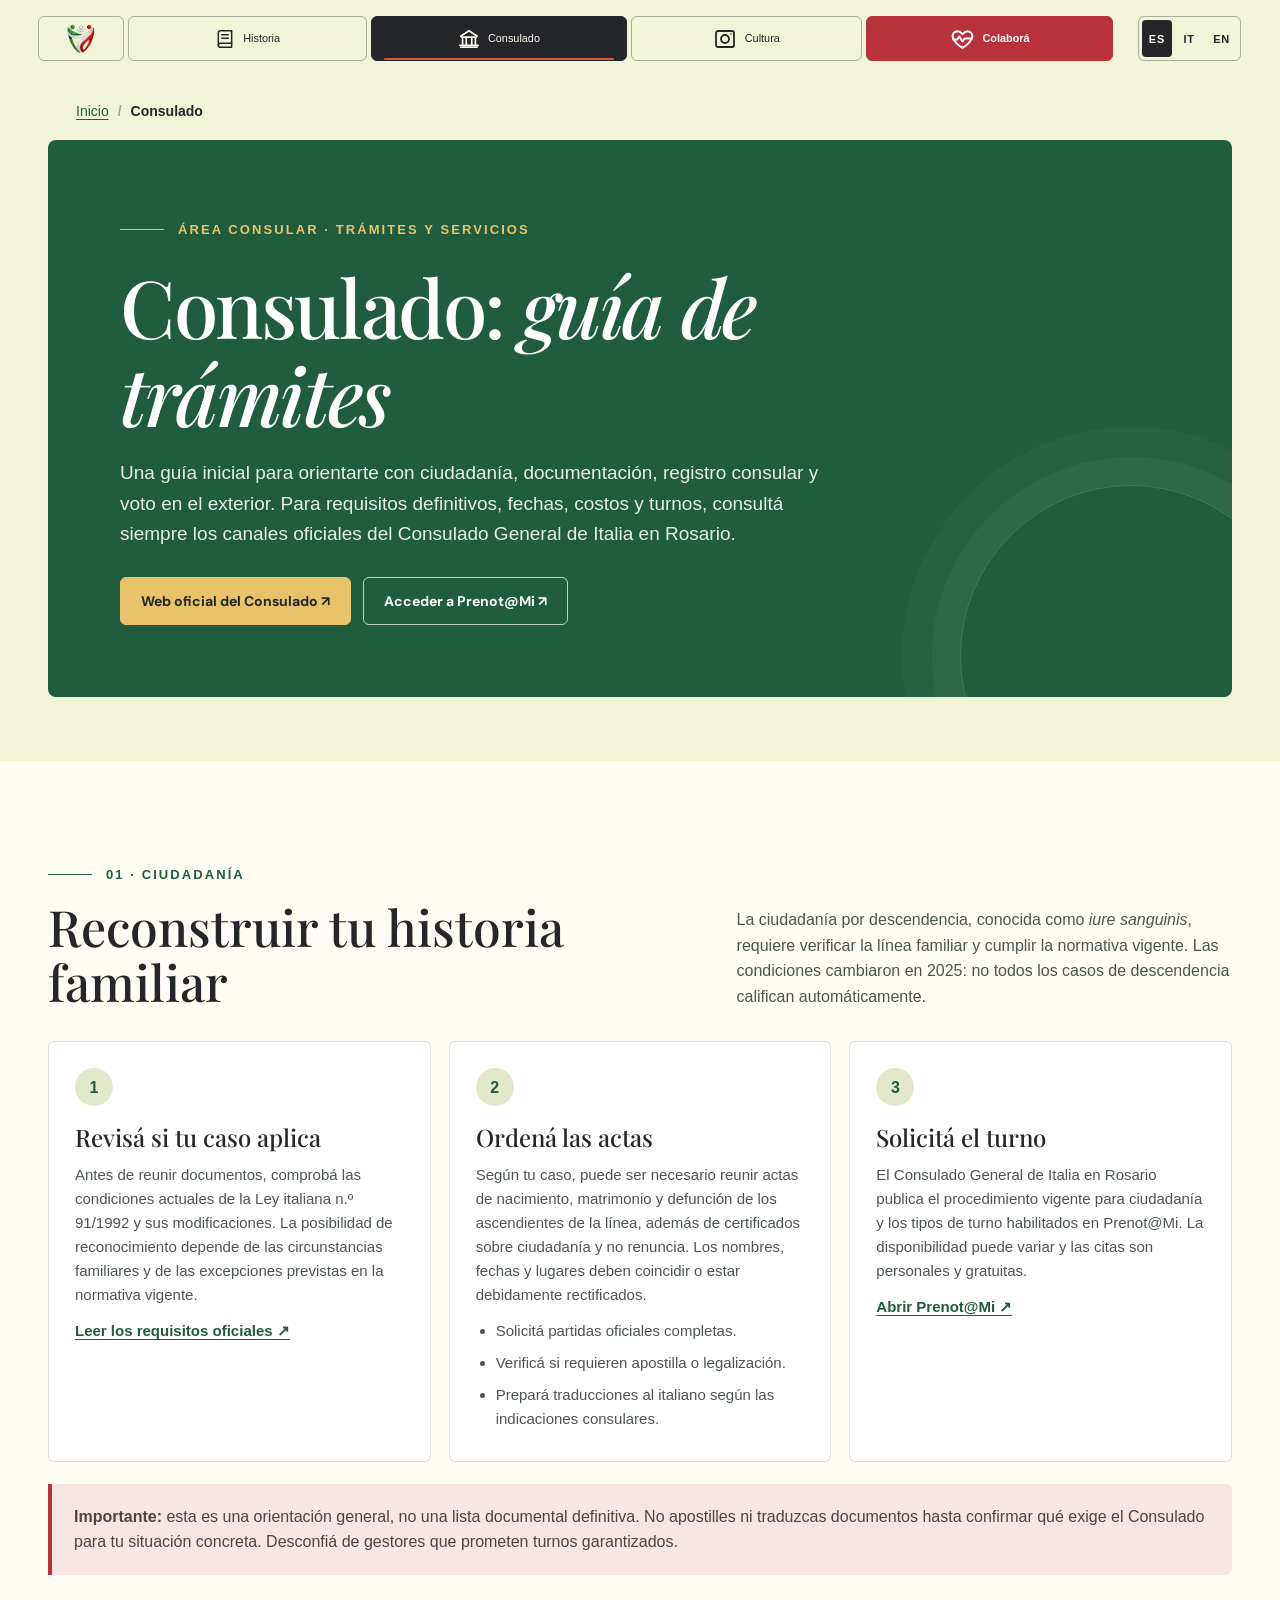
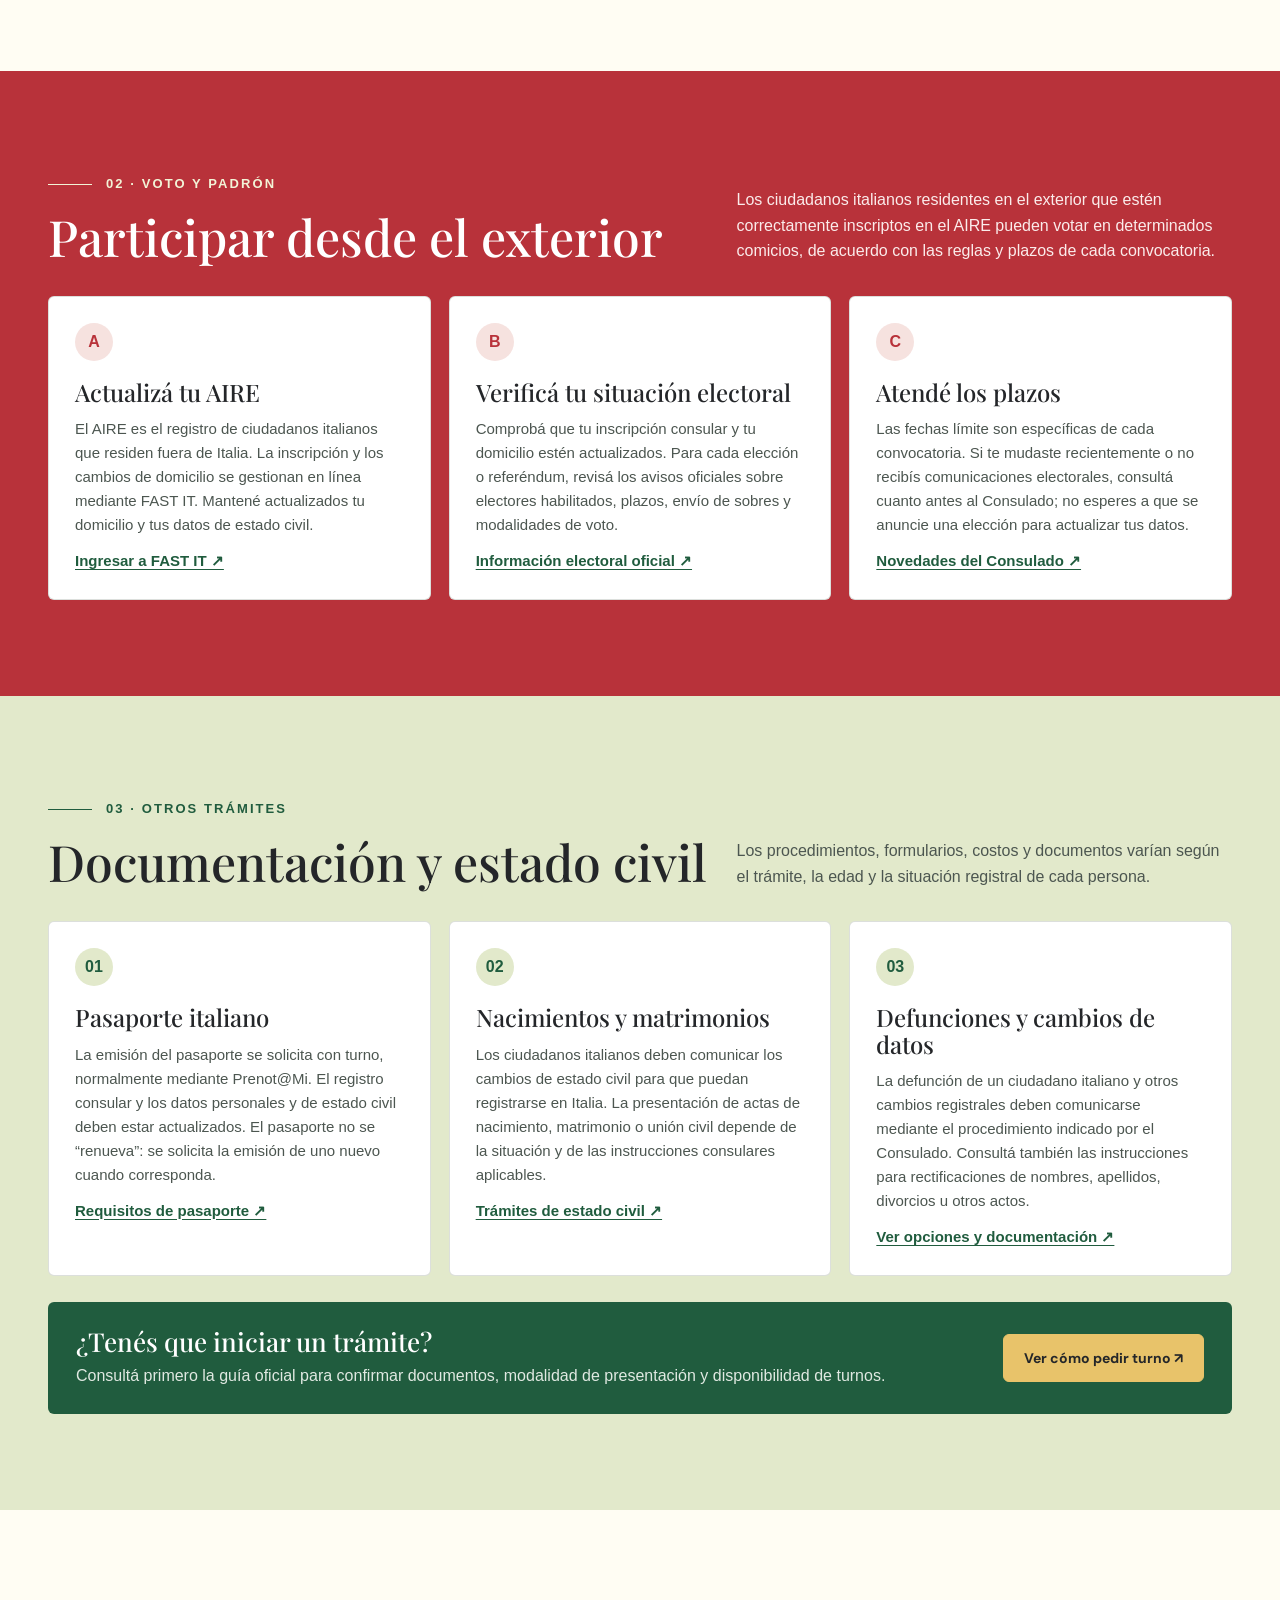
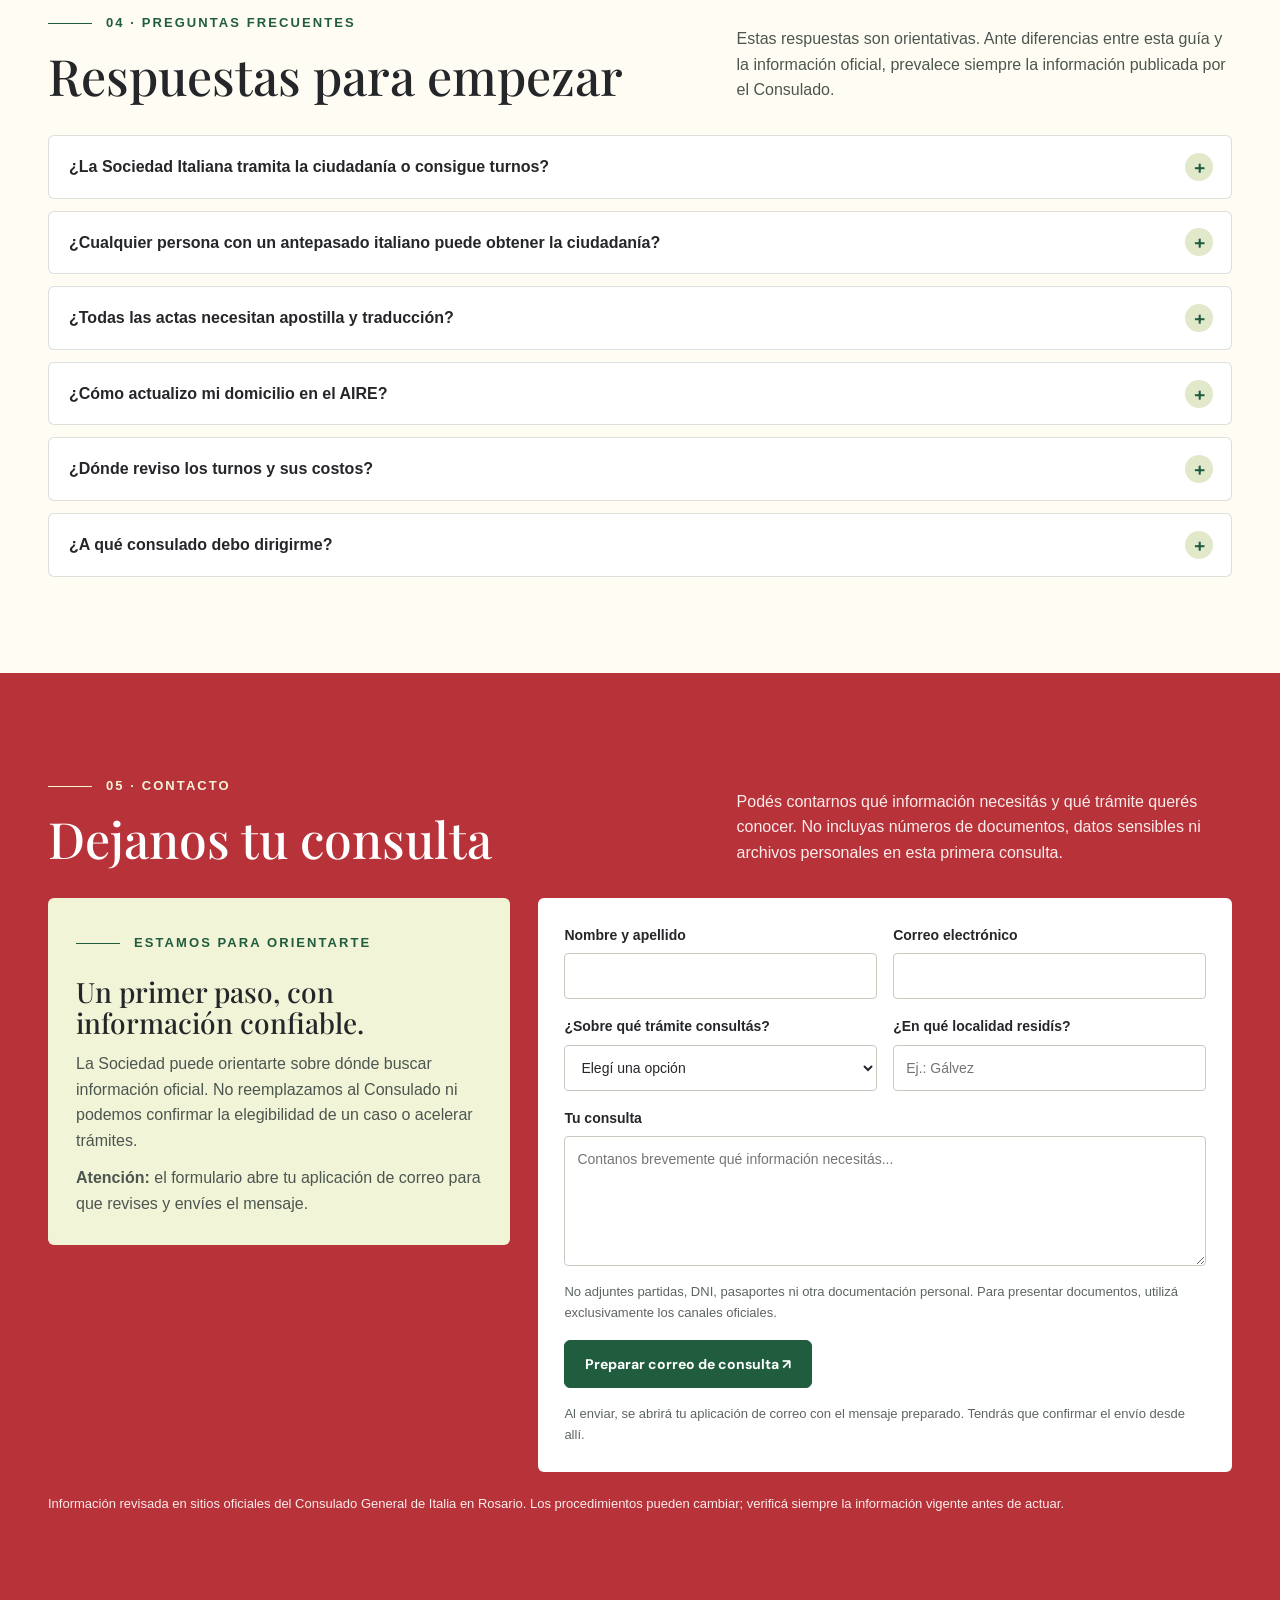
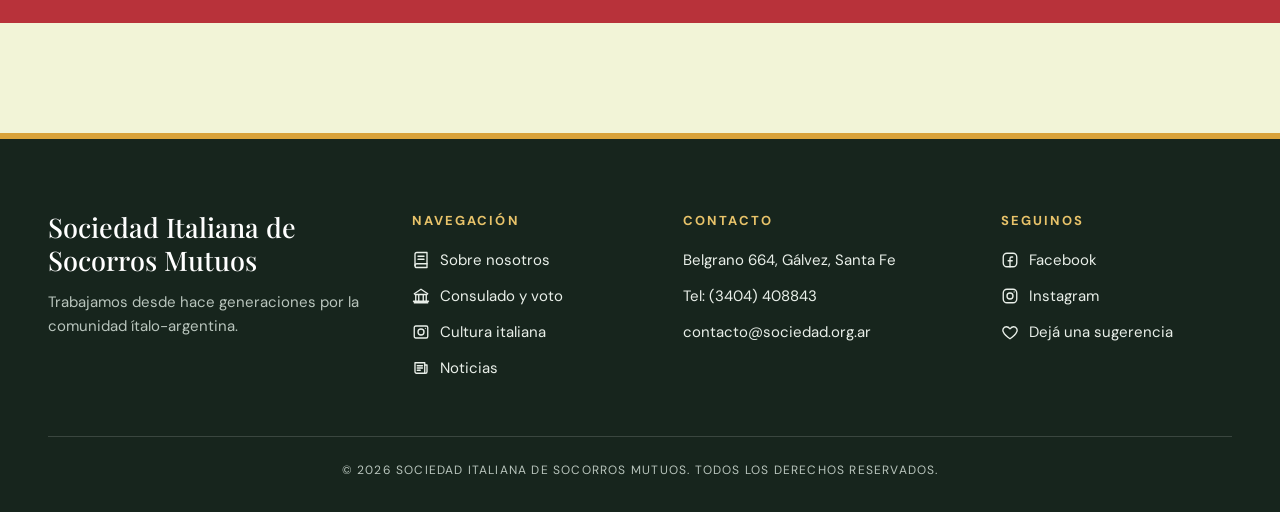
==== consulado.html @ 4ea14dbc "v2.0" ====
<!DOCTYPE html>
<html lang="es">
<head>
<meta charset="UTF-8">
<meta name="viewport" content="width=device-width, initial-scale=1, viewport-fit=cover">
<meta name="description" content="Guía informativa de servicios consulares italianos: ciudadanía, AIRE, voto, pasaportes y estado civil para la comunidad de Gálvez y su región.">
<title>Servicios consulares | Sociedad Italiana de Socorros Mutuos</title>
<link rel="shortcut icon" href="img/logo.png" type="image/png">
<link rel="preconnect" href="https://fonts.googleapis.com">
<link rel="preconnect" href="https://fonts.gstatic.com" crossorigin>
<link href="https://fonts.googleapis.com/css2?family=Archivo+Black&family=DM+Sans:wght@400;500;600;700&family=Playfair+Display:ital,wght@0,500;0,600;1,500&display=swap" rel="stylesheet">
<link rel="stylesheet" href="css/base.css">
<link rel="stylesheet" href="styles.css">
<script src="script.js?v=2" defer></script>
<style>
/* ───────────────────────────────────────────────────────────
   Consulado · guía de trámites. Paleta, esquinas y franja del menú vienen
   de css/base.css; títulos y volantas, de styles.css. Las secciones alternan
   los colores de la bandera en los tonos de la paleta.
   ─────────────────────────────────────────────────────────── */
.consulate-page{--blanco:#fffdf3; --borde:rgba(39,55,39,.16); --texto-suave:#4c5650}
.consulate-breadcrumb{max-width:1184px; margin:18px auto 0; padding:0 28px; color:#58645b; font-size:14px}
.consulate-breadcrumb ol{display:flex; flex-wrap:wrap; align-items:center; gap:9px; margin:0; padding:0; list-style:none}
.consulate-breadcrumb li+li::before{content:"/"; margin-right:9px; color:#9aa296}
.consulate-breadcrumb a{color:var(--s-verde-oscuro); text-underline-offset:3px}
.consulate-breadcrumb [aria-current="page"]{color:var(--s-tinta); font-weight:700}

/* Portada de la página */
.consulate-hero{
  position:relative; overflow:hidden; max-width:1184px; margin:18px auto clamp(40px,6vw,64px); padding:clamp(30px,6vw,72px);
  border-radius:var(--s-radio-grande); background:var(--s-verde-oscuro); color:#fff;
}
.consulate-hero::after{
  content:""; position:absolute; right:-70px; bottom:-130px; width:340px; height:340px; border-radius:50%; pointer-events:none;
  border:1px solid rgba(242,244,215,.18); box-shadow:0 0 0 28px rgba(242,244,215,.04),0 0 0 58px rgba(242,244,215,.03);
}
.consulate-hero .eyebrow{color:var(--s-dorado)}
.consulate-hero h1{max-width:850px; margin:22px 0 20px; color:#fff; font-size:clamp(40px,7vw,80px); letter-spacing:-.03em}
.consulate-hero > p:not(.eyebrow){max-width:720px; margin:0; color:#e6eee7; font-size:clamp(16px,2vw,19px); line-height:1.6}
.consulate-actions{position:relative; z-index:1; display:flex; flex-wrap:wrap; gap:12px; margin-top:28px}

/* Botones */
.consulate-button{
  display:inline-flex; align-items:center; justify-content:center; gap:10px; min-height:48px; padding:12px 20px;
  border:1px solid var(--s-verde-oscuro); border-radius:var(--s-radio); background:var(--s-verde-oscuro); color:#fff;
  font:700 14px/1.2 var(--s-fuente-texto); text-decoration:none; cursor:pointer;
  transition:background-color .2s ease, color .2s ease, border-color .2s ease;
}
.consulate-button:hover{background:var(--s-verde); border-color:var(--s-verde)}
.consulate-hero .consulate-button, .consulate-band .consulate-button{background:var(--s-dorado); border-color:var(--s-dorado); color:var(--s-tinta)}
.consulate-hero .consulate-button:hover, .consulate-band .consulate-button:hover{background:#f1d48e; border-color:#f1d48e}
.consulate-hero .consulate-button.secondary{background:transparent; border-color:rgba(255,255,255,.7); color:#fff}
.consulate-hero .consulate-button.secondary:hover{background:rgba(255,255,255,.1)}

/* Secciones: verde (portada) · blanco · rojo · verde suave · blanco · rojo */
.consulate-section{padding:clamp(56px,8vw,96px) 28px; scroll-margin-top:16px}
.consulate-section > *{max-width:1184px; margin-left:auto; margin-right:auto}
#ciudadania, #preguntas{background:var(--blanco)}
#tramites{background:var(--s-verde-suave)}
#voto, #consulta{background:var(--s-rojo-oscuro); color:#fff}
.consulate-heading{display:grid; grid-template-columns:minmax(0,1fr) minmax(220px,.75fr); align-items:end; gap:28px; margin-bottom:32px}
.consulate-heading .eyebrow{color:var(--s-verde-oscuro)}
.consulate-heading h2{margin-top:14px; font-size:clamp(32px,4vw,50px)}
.consulate-heading > p{margin:0; max-width:540px; color:var(--texto-suave); line-height:1.6}
#voto .consulate-heading .eyebrow, #consulta .consulate-heading .eyebrow{color:var(--s-marfil)}
#voto .consulate-heading h2, #consulta .consulate-heading h2{color:#fff}
#voto .consulate-heading > p, #consulta .consulate-heading > p{color:#fbeceb}

/* Tarjetas */
.consulate-grid{display:grid; grid-template-columns:repeat(3,minmax(0,1fr)); gap:18px}
.consulate-card{min-width:0; padding:26px; border:1px solid var(--borde); border-radius:var(--s-radio); background:#fff; color:var(--s-tinta)}
.consulate-card .number{
  display:inline-grid; place-items:center; width:38px; height:38px; margin-bottom:18px;
  border-radius:50%; background:var(--s-verde-suave); color:var(--s-verde-oscuro); font-weight:700;
}
#voto .consulate-card .number{background:#f6e2df; color:var(--s-rojo-oscuro)}
.consulate-card h3{margin:0 0 12px; font-size:24px}
.consulate-card p, .consulate-card li{color:var(--texto-suave); font-size:15px; line-height:1.6}
.consulate-card p{margin:0 0 12px}
.consulate-card p:last-child{margin-bottom:0}
.consulate-card ul{margin:0 0 4px; padding-left:20px}
.consulate-card li+li{margin-top:8px}
.consulate-link{color:var(--s-verde-oscuro); font-weight:700; text-underline-offset:3px}
.consulate-note{
  margin-top:22px; padding:20px 22px; border-left:4px solid var(--s-rojo-oscuro);
  border-radius:0 var(--s-radio) var(--s-radio) 0; background:#f7e6e3; color:#4d4541; line-height:1.6;
}
.consulate-band{
  display:grid; grid-template-columns:1fr auto; align-items:center; gap:24px; margin-top:26px; padding:26px 28px;
  border-radius:var(--s-radio); background:var(--s-verde-oscuro); color:#fff;
}
.consulate-band h3{margin:0 0 6px; color:#fff; font-size:26px}
.consulate-band p{margin:0; color:#e0e9e2}
.consulate-band .consulate-button{white-space:nowrap}

/* Preguntas frecuentes, con indicador +/− */
.consulate-faq{display:grid; gap:12px}
.consulate-faq details{border:1px solid var(--borde); border-radius:var(--s-radio); background:#fff}
.consulate-faq summary{position:relative; padding:18px 60px 18px 20px; font-weight:700; cursor:pointer; list-style:none}
.consulate-faq summary::-webkit-details-marker{display:none}
.consulate-faq summary::after{
  content:"+"; position:absolute; right:18px; top:50%; display:grid; place-items:center; width:28px; height:28px; margin-top:-14px;
  border-radius:50%; background:var(--s-verde-suave); color:var(--s-verde-oscuro); font:600 20px/1 var(--s-fuente-texto);
}
.consulate-faq details[open] summary::after{content:"−"}
.consulate-faq details > p{margin:0; padding:0 20px 18px; color:var(--texto-suave); line-height:1.6}

/* Consulta */
.consulate-form-wrap{display:grid; grid-template-columns:.8fr 1.2fr; gap:28px; align-items:start}
.consulate-form-intro{padding:28px; border-radius:var(--s-radio); background:var(--s-marfil); color:var(--s-tinta)}
.consulate-form-intro .eyebrow{color:var(--s-verde-oscuro)}
.consulate-form-intro h3{margin:12px 0; font-size:28px}
.consulate-form-intro p{margin:0 0 12px; color:var(--texto-suave); line-height:1.6}
.consulate-form-intro p:last-child{margin-bottom:0}
.consulate-form{display:grid; grid-template-columns:1fr 1fr; gap:16px; padding:26px; border-radius:var(--s-radio); background:#fff; color:var(--s-tinta)}
.consulate-form label{display:grid; gap:7px; font-size:14px; font-weight:700}
.consulate-form input, .consulate-form select, .consulate-form textarea{
  width:100%; min-height:46px; padding:11px 12px; border:1px solid #c7cbbf; border-radius:var(--s-radio-chico);
  background:#fff; color:var(--s-tinta); font:inherit; font-weight:400;
}
.consulate-form textarea{min-height:130px; resize:vertical}
.consulate-form .full{grid-column:1/-1}
.consulate-form .consulate-button{justify-self:start}
.form-disclaimer{margin:0; color:#5d655f; font-size:13px}
.consulate-footer-note{margin-top:22px; color:#fbeceb; font-size:13px}

/* Aparición suave de cada sección (solo con JavaScript y sin preferencia de menos movimiento) */
.consulate-section > *{transition:opacity .6s ease, transform .6s ease}
.js-aparicion .consulate-section:not(.is-visible) > *{opacity:0; transform:translateY(20px)}

@media (max-width:850px){
  .consulate-heading{grid-template-columns:minmax(0,1fr); gap:14px}
  .consulate-grid{grid-template-columns:repeat(2,minmax(0,1fr))}
  .consulate-form-wrap{grid-template-columns:minmax(0,1fr)}
}
@media (max-width:600px){
  .consulate-breadcrumb{margin-top:12px; padding:0 18px}
  .consulate-hero{margin:12px 12px 40px}
  .consulate-section{padding:48px 18px}
  .consulate-grid, .consulate-band, .consulate-form{grid-template-columns:minmax(0,1fr)}
  .consulate-band .consulate-button{justify-self:start; white-space:normal}
  .consulate-form{padding:20px}
}
@media (prefers-reduced-motion:reduce){ .consulate-section > *, .consulate-button{transition:none} }
</style>
<script>
  // Aparición suave de cada sección al llegar a ella. Sin JavaScript, o con menos movimiento, todo se ve desde el principio.
  (() => {
    if (matchMedia("(prefers-reduced-motion: reduce)").matches || !("IntersectionObserver" in window)) return;
    document.documentElement.classList.add("js-aparicion");
    const observador = new IntersectionObserver(entradas => entradas.forEach(e => {
      if (e.isIntersecting) { e.target.classList.add("is-visible"); observador.unobserve(e.target); }
    }), { threshold: 0.08, rootMargin: "0px 0px -5% 0px" });
    document.addEventListener("DOMContentLoaded", () => document.querySelectorAll(".consulate-section").forEach(s => observador.observe(s)));
  })();
</script>
</head>
<body>
<a class="skip" href="#contenido" data-i18n="skip">Ir al contenido</a>

<!-- Menú principal del sitio (franja común de css/base.css) -->
<header class="menu-sitio">
  <nav class="navigation" aria-label="Navegación principal" data-sitio="menu" data-pagina="consulado"></nav>
  <script src="js/sitio.js"></script>
</header>

<main id="contenido">

  <nav class="consulate-breadcrumb" aria-label="Migas de pan" data-t-attr="aria-label:co-a-migas">
    <ol>
      <li><a href="index.html" data-t="co-pag-1">Inicio</a></li>
      <li aria-current="page" data-t="co-pag-2">Consulado</li>
    </ol>
  </nav>

  <div class="consulate-page">
    <section class="consulate-hero" id="accesos">
      <p class="eyebrow" data-t="co-accesos-1">Área Consular · Trámites y Servicios</p>
      <h1 data-t="co-accesos-2">Consulado: <em>guía de trámites</em></h1>
      <p data-t="co-accesos-3">Una guía inicial para orientarte con ciudadanía, documentación, registro consular y voto en el exterior. Para requisitos definitivos, fechas, costos y turnos, consultá siempre los canales oficiales del Consulado General de Italia en Rosario.</p>
      <div class="consulate-actions">
        <a class="consulate-button" href="https://consrosario.esteri.it/es/" target="_blank" rel="noopener" data-t="co-accesos-4">Web oficial del Consulado ↗</a>
        <a class="consulate-button secondary" href="https://prenotami.esteri.it/" target="_blank" rel="noopener" data-t="co-accesos-5">Acceder a Prenot@Mi ↗</a>
      </div>
    </section>

    <section class="consulate-section" id="ciudadania">
      <div class="consulate-heading"><div><p class="eyebrow" data-t="co-ciudadania-1">01 · Ciudadanía</p><h2 data-t="co-ciudadania-2">Reconstruir tu historia familiar</h2></div><p data-t="co-ciudadania-3">La ciudadanía por descendencia, conocida como <em>iure sanguinis</em>, requiere verificar la línea familiar y cumplir la normativa vigente. Las condiciones cambiaron en 2025: no todos los casos de descendencia califican automáticamente.</p></div>
      <div class="consulate-grid">
        <article class="consulate-card"><span class="number">1</span><h3 data-t="co-ciudadania-4">Revisá si tu caso aplica</h3><p data-t="co-ciudadania-5">Antes de reunir documentos, comprobá las condiciones actuales de la Ley italiana n.º 91/1992 y sus modificaciones. La posibilidad de reconocimiento depende de las circunstancias familiares y de las excepciones previstas en la normativa vigente.</p><p><a class="consulate-link" href="https://consrosario.esteri.it/es/servizi-consolari-e-visti/servizi-per-il-cittadino-straniero/cittadinanza_n/cittadinanza-e-adozione/" target="_blank" rel="noopener" data-t="co-ciudadania-6">Leer los requisitos oficiales ↗</a></p></article>
        <article class="consulate-card"><span class="number">2</span><h3 data-t="co-ciudadania-7">Ordená las actas</h3><p data-t="co-ciudadania-8">Según tu caso, puede ser necesario reunir actas de nacimiento, matrimonio y defunción de los ascendientes de la línea, además de certificados sobre ciudadanía y no renuncia. Los nombres, fechas y lugares deben coincidir o estar debidamente rectificados.</p><ul><li data-t="co-ciudadania-9">Solicitá partidas oficiales completas.</li><li data-t="co-ciudadania-10">Verificá si requieren apostilla o legalización.</li><li data-t="co-ciudadania-11">Prepará traducciones al italiano según las indicaciones consulares.</li></ul></article>
        <article class="consulate-card"><span class="number">3</span><h3 data-t="co-ciudadania-12">Solicitá el turno</h3><p data-t="co-ciudadania-13">El Consulado General de Italia en Rosario publica el procedimiento vigente para ciudadanía y los tipos de turno habilitados en Prenot@Mi. La disponibilidad puede variar y las citas son personales y gratuitas.</p><p><a class="consulate-link" href="https://prenotami.esteri.it/" target="_blank" rel="noopener" data-t="co-ciudadania-14">Abrir Prenot@Mi ↗</a></p></article>
      </div>
      <div class="consulate-note" data-t="co-ciudadania-15"><strong>Importante:</strong> esta es una orientación general, no una lista documental definitiva. No apostilles ni traduzcas documentos hasta confirmar qué exige el Consulado para tu situación concreta. Desconfiá de gestores que prometen turnos garantizados.</div>
    </section>

    <section class="consulate-section" id="voto">
      <div class="consulate-heading"><div><p class="eyebrow" data-t="co-voto-1">02 · Voto y padrón</p><h2 data-t="co-voto-2">Participar desde el exterior</h2></div><p data-t="co-voto-3">Los ciudadanos italianos residentes en el exterior que estén correctamente inscriptos en el AIRE pueden votar en determinados comicios, de acuerdo con las reglas y plazos de cada convocatoria.</p></div>
      <div class="consulate-grid">
        <article class="consulate-card"><span class="number">A</span><h3 data-t="co-voto-5">Actualizá tu AIRE</h3><p data-t="co-voto-6">El AIRE es el registro de ciudadanos italianos que residen fuera de Italia. La inscripción y los cambios de domicilio se gestionan en línea mediante FAST IT. Mantené actualizados tu domicilio y tus datos de estado civil.</p><p><a class="consulate-link" href="https://serviziconsolarionline.esteri.it/" target="_blank" rel="noopener" data-t="co-voto-7">Ingresar a FAST IT ↗</a></p></article>
        <article class="consulate-card"><span class="number">B</span><h3 data-t="co-voto-9">Verificá tu situación electoral</h3><p data-t="co-voto-10">Comprobá que tu inscripción consular y tu domicilio estén actualizados. Para cada elección o referéndum, revisá los avisos oficiales sobre electores habilitados, plazos, envío de sobres y modalidades de voto.</p><p><a class="consulate-link" href="https://consrosario.esteri.it/es/servizi-consolari-e-visti/servizi-per-il-cittadino-italiano/servicios-electorales/" target="_blank" rel="noopener" data-t="co-voto-11">Información electoral oficial ↗</a></p></article>
        <article class="consulate-card"><span class="number">C</span><h3 data-t="co-voto-13">Atendé los plazos</h3><p data-t="co-voto-14">Las fechas límite son específicas de cada convocatoria. Si te mudaste recientemente o no recibís comunicaciones electorales, consultá cuanto antes al Consulado; no esperes a que se anuncie una elección para actualizar tus datos.</p><p><a class="consulate-link" href="https://consrosario.esteri.it/es/" target="_blank" rel="noopener" data-t="co-voto-15">Novedades del Consulado ↗</a></p></article>
      </div>
    </section>

    <section class="consulate-section" id="tramites">
      <div class="consulate-heading"><div><p class="eyebrow" data-t="co-tramites-1">03 · Otros trámites</p><h2 data-t="co-tramites-2">Documentación y estado civil</h2></div><p data-t="co-tramites-3">Los procedimientos, formularios, costos y documentos varían según el trámite, la edad y la situación registral de cada persona.</p></div>
      <div class="consulate-grid">
        <article class="consulate-card"><span class="number">01</span><h3 data-t="co-tramites-4">Pasaporte italiano</h3><p data-t="co-tramites-5">La emisión del pasaporte se solicita con turno, normalmente mediante Prenot@Mi. El registro consular y los datos personales y de estado civil deben estar actualizados. El pasaporte no se “renueva”: se solicita la emisión de uno nuevo cuando corresponda.</p><p><a class="consulate-link" href="https://consrosario.esteri.it/es/servizi-consolari-e-visti/servizi-per-il-cittadino-italiano/passaporti-e-carte-didentita/" target="_blank" rel="noopener" data-t="co-tramites-6">Requisitos de pasaporte ↗</a></p></article>
        <article class="consulate-card"><span class="number">02</span><h3 data-t="co-tramites-7">Nacimientos y matrimonios</h3><p data-t="co-tramites-8">Los ciudadanos italianos deben comunicar los cambios de estado civil para que puedan registrarse en Italia. La presentación de actas de nacimiento, matrimonio o unión civil depende de la situación y de las instrucciones consulares aplicables.</p><p><a class="consulate-link" href="https://consrosario.esteri.it/es/servizi-consolari-e-visti/servizi-per-il-cittadino-italiano/stato-civile/" target="_blank" rel="noopener" data-t="co-tramites-9">Trámites de estado civil ↗</a></p></article>
        <article class="consulate-card"><span class="number">03</span><h3 data-t="co-tramites-10">Defunciones y cambios de datos</h3><p data-t="co-tramites-11">La defunción de un ciudadano italiano y otros cambios registrales deben comunicarse mediante el procedimiento indicado por el Consulado. Consultá también las instrucciones para rectificaciones de nombres, apellidos, divorcios u otros actos.</p><p><a class="consulate-link" href="https://consrosario.esteri.it/es/servizi-consolari-e-visti/servizi-per-il-cittadino-italiano/stato-civile/" target="_blank" rel="noopener" data-t="co-tramites-12">Ver opciones y documentación ↗</a></p></article>
      </div>
      <div class="consulate-band"><div><h3 data-t="co-tramites-13">¿Tenés que iniciar un trámite?</h3><p data-t="co-tramites-14">Consultá primero la guía oficial para confirmar documentos, modalidad de presentación y disponibilidad de turnos.</p></div><a class="consulate-button" href="https://consrosario.esteri.it/es/chi-siamo/gli-uffici/prenota-lappuntamento/" target="_blank" rel="noopener" data-t="co-tramites-15">Ver cómo pedir turno ↗</a></div>
    </section>

    <section class="consulate-section" id="preguntas">
      <div class="consulate-heading"><div><p class="eyebrow" data-t="co-preguntas-1">04 · Preguntas frecuentes</p><h2 data-t="co-preguntas-2">Respuestas para empezar</h2></div><p data-t="co-preguntas-3">Estas respuestas son orientativas. Ante diferencias entre esta guía y la información oficial, prevalece siempre la información publicada por el Consulado.</p></div>
      <div class="consulate-faq">
        <details><summary data-t="co-preguntas-4">¿La Sociedad Italiana tramita la ciudadanía o consigue turnos?</summary><p data-t="co-preguntas-5">No. Esta página tiene fines informativos y orientativos. Las solicitudes y los turnos se gestionan por los canales oficiales correspondientes; no se garantizan citas ni resultados.</p></details>
        <details><summary data-t="co-preguntas-6">¿Cualquier persona con un antepasado italiano puede obtener la ciudadanía?</summary><p data-t="co-preguntas-7">No necesariamente. La legislación cambió en 2025 y establece condiciones y excepciones específicas. Revisá el apartado oficial de ciudadanía antes de iniciar la recopilación de documentación.</p><p><a class="consulate-link" href="https://consrosario.esteri.it/es/servizi-consolari-e-visti/servizi-per-il-cittadino-straniero/cittadinanza_n/cittadinanza-e-adozione/" target="_blank" rel="noopener" data-t="co-preguntas-8">Consultar normativa y requisitos ↗</a></p></details>
        <details><summary data-t="co-preguntas-9">¿Todas las actas necesitan apostilla y traducción?</summary><p data-t="co-preguntas-10">No hay que asumirlo sin revisar el caso. Los requisitos dependen del tipo de documento, la autoridad emisora y el trámite. Seguí la lista oficial y las instrucciones sobre apostilla, legalización y traducción al italiano.</p></details>
        <details><summary data-t="co-preguntas-11">¿Cómo actualizo mi domicilio en el AIRE?</summary><p data-t="co-preguntas-12">La actualización se realiza en línea a través de FAST IT. Ingresá con tus datos y seguí las instrucciones del servicio consular correspondiente a tu circunscripción.</p><p><a class="consulate-link" href="https://serviziconsolarionline.esteri.it/" target="_blank" rel="noopener" data-t="co-preguntas-13">Abrir FAST IT ↗</a></p></details>
        <details><summary data-t="co-preguntas-14">¿Dónde reviso los turnos y sus costos?</summary><p data-t="co-preguntas-15">En la web oficial del Consulado General de Italia en Rosario y en Prenot@Mi. Los turnos son personales; los horarios, requisitos y aranceles pueden cambiar.</p><p><a class="consulate-link" href="https://prenotami.esteri.it/" target="_blank" rel="noopener" data-t="co-preguntas-16">Prenot@Mi ↗</a> · <a class="consulate-link" href="https://consrosario.esteri.it/es/" target="_blank" rel="noopener" data-t="co-preguntas-17">Consulado de Rosario ↗</a></p></details>
        <details><summary data-t="co-preguntas-18">¿A qué consulado debo dirigirme?</summary><p data-t="co-preguntas-19">La competencia depende del domicilio y de la circunscripción consular. Para la comunidad de Gálvez y Santa Fe, consultá la web del Consulado General de Italia en Rosario y verificá allí que tu domicilio esté comprendido.</p></details>
      </div>
    </section>

    <section class="consulate-section" id="consulta">
      <div class="consulate-heading"><div><p class="eyebrow" data-t="co-consulta-1">05 · Contacto</p><h2 data-t="co-consulta-2">Dejanos tu consulta</h2></div><p data-t="co-consulta-3">Podés contarnos qué información necesitás y qué trámite querés conocer. No incluyas números de documentos, datos sensibles ni archivos personales en esta primera consulta.</p></div>
      <div class="consulate-form-wrap">
        <aside class="consulate-form-intro"><p class="eyebrow" data-t="co-consulta-4">Estamos para orientarte</p><h3 data-t="co-consulta-5">Un primer paso, con información confiable.</h3><p data-t="co-consulta-6">La Sociedad puede orientarte sobre dónde buscar información oficial. No reemplazamos al Consulado ni podemos confirmar la elegibilidad de un caso o acelerar trámites.</p><p data-t="co-consulta-7"><strong>Atención:</strong> el formulario abre tu aplicación de correo para que revises y envíes el mensaje.</p></aside>
        <form class="consulate-form" id="consular-form">
          <label><span data-t="co-consulta-8">Nombre y apellido</span><input name="nombre" autocomplete="name" required></label>
          <label><span data-t="co-consulta-9">Correo electrónico</span><input name="email" type="email" autocomplete="email" required></label>
          <label><span data-t="co-consulta-10">¿Sobre qué trámite consultás?</span>
            <select name="tramite" required><option value="" selected disabled data-t="co-consulta-11">Elegí una opción</option><option data-t="co-consulta-12">Ciudadanía italiana</option><option data-t="co-consulta-13">AIRE / cambio de domicilio</option><option data-t="co-consulta-14">Voto electoral</option><option data-t="co-consulta-15">Pasaporte</option><option data-t="co-consulta-16">Registro civil</option><option data-t="co-consulta-17">Otro tema</option></select>
          </label>
          <label><span data-t="co-consulta-18">¿En qué localidad residís?</span><input name="localidad" autocomplete="address-level2" placeholder="Ej.: Gálvez" data-t-attr="placeholder:co-a-localidad"></label>
          <label class="full"><span data-t="co-consulta-19">Tu consulta</span><textarea name="consulta" minlength="10" required placeholder="Contanos brevemente qué información necesitás..." data-t-attr="placeholder:co-a-consulta"></textarea></label>
          <p class="full form-disclaimer" data-t="co-consulta-20">No adjuntes partidas, DNI, pasaportes ni otra documentación personal. Para presentar documentos, utilizá exclusivamente los canales oficiales.</p>
          <button class="consulate-button full" type="submit" data-t="co-consulta-21">Preparar correo de consulta ↗</button>
          <p class="full form-disclaimer" id="form-status" aria-live="polite" data-t="co-consulta-22">Al enviar, se abrirá tu aplicación de correo con el mensaje preparado. Tendrás que confirmar el envío desde allí.</p>
        </form>
      </div>
      <p class="consulate-footer-note" data-t="co-consulta-23">Información revisada en sitios oficiales del Consulado General de Italia en Rosario. Los procedimientos pueden cambiar; verificá siempre la información vigente antes de actuar.</p>
    </section>
  </div>
</main>

<!-- Footer compartido con index.html -->
<footer class="foot" data-sitio="pie"></footer>
<!-- Traducciones al italiano y al inglés (el español es el de esta página) -->
<script src="js/i18n/consulado.js"></script>
<script>
// El sitio no cuenta con backend de formularios: se prepara un correo para revisión y envío del usuario.
// Las etiquetas del correo y el aviso siguen el idioma elegido (js/i18n/consulado.js).
document.getElementById('consular-form').addEventListener('submit', function (event) {
  event.preventDefault();
  const t = clave => (window.Sitio ? Sitio.t(clave) : clave);
  const data = new FormData(this);
  const subject = encodeURIComponent(t('correoAsunto') + ' - ' + data.get('tramite'));
  const body = encodeURIComponent(
    t('correoNombre') + ': ' + data.get('nombre') + '\n' +
    t('correoCorreo') + ': ' + data.get('email') + '\n' +
    t('correoTramite') + ': ' + data.get('tramite') + '\n' +
    t('correoLocalidad') + ': ' + (data.get('localidad') || t('correoSinLocalidad')) + '\n\n' +
    t('correoConsulta') + ':\n' + data.get('consulta')
  );
  // Reemplazar esta dirección por el correo institucional real antes de publicar el sitio.
  window.location.href = 'mailto:contacto@sociedad.org.ar?subject=' + subject + '&body=' + body;
  document.getElementById('form-status').textContent = t('estadoEnviado');
});
</script>
</body>
</html>
---- css/base.css ----
/* ───────────────────────────────────────────────────────────
   Base común de todas las páginas: paleta, menú, selector de idioma y pie.
   Se carga antes que la hoja propia de cada página (styles.css o css/sitio.css).
   El menú y el pie los arma js/sitio.js.
   ─────────────────────────────────────────────────────────── */
:root{
  /* Paleta del sitio (la de la portada) */
  --s-verde:#397d52;
  --s-verde-oscuro:#205c3e;
  --s-verde-suave:#e2e9cb;
  --s-rojo:#d8543f;
  --s-rojo-oscuro:#B8323A;
  --s-marfil:#f2f4d7;
  --s-papel:#F4F1EA;
  --s-dorado:#E8C36A;
  --s-mostaza:#D9A23A;
  --s-tinta:#242629;
  --s-linea:rgba(39,55,39,.36);
  --s-pie:#17251d;
  /* Esquinas (como las de Historia y Cultura): chicas para piezas internas y etiquetas,
     comunes para botones, pestañas, tarjetas y campos, grandes para contenedores que agrupan otros. */
  --s-radio-chico:4px;
  --s-radio:6px;
  --s-radio-grande:8px;
  --s-fuente-menu:Inter,"Avenir Next",Avenir,"Segoe UI",Arial,sans-serif;
  --s-fuente-texto:"DM Sans",Arial,sans-serif;
  --s-fuente-titulos:"Playfair Display",Georgia,serif;
}

/* ── Menú principal ──────────────────────────────────── */
/* El menú se adapta al espacio que tiene (en la portada ocupa media pantalla; en las demás, todo el ancho). */
.navigation{container:menu / inline-size; font-family:var(--s-fuente-menu)}
.menu-pestanas{display:flex; align-items:flex-start; gap:4px; white-space:nowrap}
.nav-tab{
  position:relative; display:inline-flex; align-items:center; justify-content:center; gap:8px;
  height:45px; min-width:0; padding:0 13px;
  border:1px solid var(--s-linea); border-radius:var(--s-radio); background:transparent; color:var(--s-tinta);
  font-family:inherit; font-size:clamp(10px,.85vw,12px); font-weight:450; line-height:1; text-decoration:none; cursor:pointer;
  transition:background-color .18s ease, color .18s ease, border-color .18s ease, transform .18s ease;
}
.nav-tab::after{content:""; position:absolute; left:12px; right:12px; bottom:0; height:2px; border-radius:2px; background:transparent}
.nav-tab--inicio{flex:0 1 86px; min-width:54px; padding-inline:8px}
.nav-tab--historia{flex:1 1 132px}
.nav-tab--consulado{flex:1 1 148px}
.nav-tab--cultura{flex:1 1 124px}
.nav-tab--colabora{flex:1 1 140px; color:#fff; background-color:var(--s-rojo-oscuro); border-color:var(--s-rojo-oscuro); font-weight:650}
.nav-tab:hover{border-color:var(--s-verde); background:rgba(225,254,211,.48)}
.nav-tab--colabora:not(.active):hover{border-color:#962830; background:#962830}
.nav-tab:active{transform:translateY(1px)}
.nav-tab.active{color:#fffdf3; background:var(--s-tinta); border-color:var(--s-tinta)}
.nav-tab.active::after{background:var(--s-rojo)}
.nav-tab:focus-visible{outline:2px solid var(--s-rojo); outline-offset:3px}
.nav-icon{width:20px; height:20px; flex:0 0 20px}
.nav-tab--consulado .nav-icon{width:22px; height:22px; flex-basis:22px}
.nav-tab--cultura .nav-icon{width:24px; height:24px; flex-basis:24px}
.nav-tab--colabora .nav-icon{width:25px; height:25px; flex-basis:25px}
.icon-logo{display:block; width:30px; height:30px}

/* Con espacio de sobra, las secciones van en la misma fila y el botón «Menú» no se ve. */
.menu-opciones{display:contents}
.menu-boton{
  display:none; align-items:center; gap:8px;
  height:45px; padding:0 15px 0 12px;
  border:1px solid var(--s-linea); border-radius:var(--s-radio); background:transparent; color:var(--s-tinta);
  font:600 13px/1 var(--s-fuente-menu); letter-spacing:.02em; cursor:pointer;
  transition:background-color .18s ease, color .18s ease, border-color .18s ease;
}
.menu-boton:hover{border-color:var(--s-verde); background:rgba(225,254,211,.48)}
.menu-boton[aria-expanded="true"]{color:#fffdf3; background:var(--s-tinta); border-color:var(--s-tinta)}
.menu-boton:focus-visible{outline:2px solid var(--s-rojo); outline-offset:3px}
.menu-boton-icono{width:20px; height:20px; flex:none}
.menu-boton[aria-expanded="true"] .menu-boton-icono--abrir,
.menu-boton[aria-expanded="false"] .menu-boton-icono--cerrar{display:none}

/* Selector de idioma: mismo borde y altura que las pestañas */
.idiomas{
  display:flex; flex:0 0 auto; align-items:stretch; gap:2px;
  height:45px; margin-left:clamp(10px,1.6vw,24px); padding:3px;
  border:1px solid var(--s-linea); border-radius:var(--s-radio);
}
.idioma{
  min-width:30px; padding:0 7px; border:0; border-radius:var(--s-radio-chico); background:transparent; color:var(--s-tinta);
  font-family:inherit; font-size:11px; font-weight:600; letter-spacing:.08em; cursor:pointer;
  transition:background-color .18s ease, color .18s ease;
}
.idioma:hover{background:rgba(225,254,211,.7)}
.idioma[aria-pressed="true"]{background:var(--s-tinta); color:#fffdf3}
.idioma:focus-visible{outline:2px solid var(--s-rojo); outline-offset:2px}

/* Poco espacio: sin íconos. Muy poco: una barra con el logo, el botón «Menú» y los idiomas;
   las secciones se despliegan debajo, sobre el contenido de la página. */
@container menu (max-width:640px){ .nav-icon{display:none} }
@container menu (max-width:600px){
  .menu-pestanas{position:relative; align-items:center; gap:6px}
  .nav-tab--inicio{flex:0 0 56px}
  .menu-boton{display:inline-flex}
  .idiomas{margin-left:auto}
  .menu-opciones{
    position:absolute; top:calc(100% + 8px); left:0; right:0; z-index:10;
    display:none; flex-direction:column; gap:6px; padding:8px;
    background:var(--s-marfil); border:1px solid var(--s-linea); border-radius:var(--s-radio-grande);
    box-shadow:0 24px 48px -22px rgba(20,35,25,.55);
  }
  .menu-abierto .menu-opciones{display:flex; animation:menu-baja .18s ease-out}
  .menu-opciones .nav-tab{flex:none; justify-content:flex-start; gap:12px; height:48px; padding:0 16px; font-size:15px}
  .menu-opciones .nav-tab::after{left:16px; right:auto; width:28px}
  .menu-opciones .nav-icon{display:block}
}
@keyframes menu-baja{from{opacity:0; transform:translateY(-6px)} to{opacity:1; transform:none}}

/* ── Franja del menú en las páginas internas ─────────── */
/* <header class="menu-sitio"> con el <nav> adentro (Historia, Cultura, Consulado, Contacto). */
:root{--alto-menu:82px}
.menu-sitio{position:relative; z-index:5; min-height:var(--alto-menu); padding:16px clamp(14px,3vw,42px) 0; background:var(--s-marfil)}
.menu-sitio:focus{outline:none}
@media (max-width:600px){
  :root{--alto-menu:70px}
  .menu-sitio{padding:12px 10px 0}
}

/* ── Pie ─────────────────────────────────────────────── */
.foot{
  color:#e9efe9; background:var(--s-pie); border-top:6px solid var(--s-mostaza);
  font-family:var(--s-fuente-texto); line-height:1.6;
}
.foot-in{max-width:1240px; margin:0 auto; padding:72px 28px 32px}
.foot-grid{display:grid; grid-template-columns:1.4fr 1fr 1.2fr 1fr; gap:40px}
.foot-logo{margin:0 0 14px; color:#fff; font:500 27px/1.2 var(--s-fuente-titulos)}
.foot-sub{margin:0; color:#b9c5bd; font-size:15px}
.foot h2{margin:0 0 16px; color:var(--s-dorado); font:700 13px/1.6 var(--s-fuente-texto); letter-spacing:.16em; text-transform:uppercase}
.foot ul{display:grid; gap:12px; margin:0; padding:0; list-style:none}
.foot li{display:flex; align-items:center; gap:10px; font-size:15px}
.foot li > svg{width:18px; height:18px; flex:none}
.foot a{color:#e9efe9; text-decoration:none}
.foot a:hover{text-decoration:underline}
.foot a:focus-visible{outline:2px solid var(--s-dorado); outline-offset:3px}
.foot-notas{margin-top:40px; color:#b9c5bd; font-size:13px}
.foot-notas p{margin:0}
.foot-notas a{text-decoration:underline}
.copy{margin-top:56px; padding-top:24px; border-top:1px solid #ffffff26; color:#b9c5bd; font-size:12px; letter-spacing:.1em; text-transform:uppercase; text-align:center}
@media (max-width:1000px){ .foot-grid{grid-template-columns:1fr 1fr} }
@media (max-width:600px){ .foot-grid{grid-template-columns:1fr} .copy{text-align:left} }

@media (prefers-reduced-motion:reduce){
  .nav-tab,.idioma,.menu-boton{transition:none}
  .menu-abierto .menu-opciones{animation:none}
}
---- styles.css ----
/* Los colores de la paleta salen de css/base.css (--s-*), que se carga antes. */
:root{
  --paper:var(--s-papel); --ink:var(--s-tinta); --green:var(--s-verde-oscuro); --gold:var(--s-dorado); --mustard:var(--s-mostaza);
  --red:var(--s-rojo-oscuro); --footer:#10231C; --muted:#4f5a55; --line:var(--s-linea); --white:#fff;
  --focus:#0045c4; --cream:var(--s-marfil);
  --italian-green:var(--s-verde);
  --deep-green:var(--s-verde-oscuro);
  --italian-red:var(--s-rojo);
  --soft-green:var(--s-verde-suave);
}

*{box-sizing:border-box}
html{scroll-behavior:smooth;scroll-padding-top:24px}
@media (prefers-reduced-motion:reduce){html{scroll-behavior:auto}*{transition:none!important}}
body{margin:0;background:var(--paper);color:var(--ink);font:400 16px/1.6 "DM Sans",Arial,sans-serif}
a{color:inherit}
:focus-visible{outline:4px solid var(--focus);outline-offset:3px}
[hidden]{display:none!important}
.wrap{max-width:1240px;margin:0 auto;padding:0 28px}
.skip{position:absolute;left:-999px;top:0;background:#fff;color:var(--ink);padding:12px 18px;font-weight:700;z-index:20}
.skip:focus{left:12px;top:12px}

h1,h2,h3{font-family:"Playfair Display",Georgia,serif;font-weight:500;margin:0;line-height:1.1}
h1 em,h2 em{font-style:italic}
.eyebrow{display:inline-flex;align-items:center;gap:14px;font-size:13px;font-weight:700;letter-spacing:.16em;text-transform:uppercase;margin:0}
.eyebrow::before{content:"";width:44px;height:1px;background:currentColor}
.big{font-size:clamp(32px,4vw,54px)}

/* ===== Encabezado (logo + nombre arriba, menú con íconos abajo) ===== */


body {
  margin: 0;
  min-height: 100svh;
  overflow-x: hidden;
  color: var(--ink);
  font-family: Inter, "Avenir Next", Avenir, "Segoe UI", Arial, sans-serif;
  background: var(--ivory);
}

.notice {
  position: absolute;
  left: 50%;
  bottom: 22px;
  width: max-content;
  max-width: calc(100% - 32px);
  padding: 12px 16px;
  border-left: 3px solid var(--italian-red);
  border-radius: var(--s-radio);
  color: #fffdf3;
  background: rgba(31, 73, 48, .94);
  font-size: 12px;
  line-height: 1.45;
  text-align: center;
  opacity: 0;
  transform: translate(-50%, 8px);
  transition: opacity .2s ease, transform .2s ease;
  pointer-events: none;
}

.notice.visible { opacity: 1; transform: translate(-50%, 0); }

.site-header{background:#fff;border-bottom:1px solid var(--line)}

.sh-top{display:grid;grid-template-columns:1fr auto 1fr;align-items:center;gap:16px;padding:18px 28px 10px}
.brand{grid-column:1;justify-self:start;display:inline-flex;align-items:center;text-decoration:none}
.brand-mark{width:60px;height:60px;flex:none;object-fit:contain}
.brand-full{grid-column:2;justify-self:center;position:relative;display:inline-block;padding-bottom:14px;text-align:center;text-decoration:none;font:400 clamp(19px,2.3vw,31px)/1.1 "Archivo Black",Arial,sans-serif;text-transform:uppercase;color:var(--ink)}
.brand-full::after{content:"";position:absolute;left:50%;bottom:0;width:85%;height:2px;background:currentColor;opacity:.4;transform:translateX(-50%)}
.brand-full:hover{text-decoration:underline;text-underline-offset:6px}
.sh-tools{grid-column:3;justify-self:end}

.sh-nav{display:grid;grid-template-columns:1fr auto 1fr;align-items:center;gap:16px;padding:6px 28px}
.burger{grid-column:1;justify-self:start}
.nav{grid-column:2}
.nav ul{list-style:none;display:flex;flex-wrap:wrap;justify-content:center;gap:4px 28px;margin:0;padding:0}
.nav a{position:relative;display:inline-flex;align-items:center;gap:9px;padding:6px 2px;font:600 15px "DM Sans",Arial,sans-serif;text-decoration:none;color:var(--ink)}
.nav a::after{content:"";position:absolute;left:0;right:0;bottom:1px;height:2px;background:currentColor;transform:scaleX(0);transform-origin:right;transition:transform .3s ease}
.nav a:hover::after,.nav a:focus-visible::after{transform:scaleX(1);transform-origin:left}
.nav a svg{width:22px;height:22px;flex:none}
.nav a.n-accent{color:var(--red)}
.nav a.n-link{color:#2b5ea8}

.more-nav{background:var(--paper);border-top:1px dashed var(--line)}
.more-nav ul{max-width:1240px;margin:0 auto;list-style:none;display:flex;flex-wrap:wrap;gap:10px 26px;padding:14px 28px}
.more-nav a{font:500 14px "DM Sans",Arial,sans-serif;color:var(--muted);text-decoration:none}
.more-nav a:hover{color:var(--ink);text-decoration:underline}


/* ===== Accesos rápidos =====
   Escritorio: cuatro columnas; Historia, Consulado, Colaborá y Cultura son los mosaicos altos.
   Tabletas: dos columnas con Historia y Cultura altas. Teléfonos: dos columnas con Historia,
   Cultura y «Convertite en socio» a lo ancho y Consulado alto. */
.access{padding:96px 28px 20px}
.tiles{
  display:grid;grid-template-columns:repeat(4,minmax(0,1fr));grid-template-rows:repeat(3,190px);gap:18px;
  grid-template-areas:"sug cons noti conv" "hist cons colab cult" "hist sobre colab cult";
}
.tile{position:relative;overflow:hidden;display:flex;flex-direction:column;justify-content:space-between;gap:12px;padding:24px;border-radius:var(--s-radio);text-decoration:none;font:500 22px/1.25 "Playfair Display",Georgia,serif}
.tile span:first-child{position:relative;z-index:1}
.tile .arr{position:relative;z-index:1;align-self:flex-end;width:52px;height:52px;border-radius:50%;border:1.5px solid currentColor;display:grid;place-items:center}
.tile .arr svg{width:22px;height:22px}
.tile:hover{filter:brightness(.95)}
.t-white{background:var(--deep-green);color:#fff}
.t-ink{background:var(--ink);color:#fff}
.t-green{background:var(--italian-green);color:#fff}
.t-gold{background:var(--mustard);color:var(--ink)}
.t-red{background:var(--red);color:#fff}
.hist,.cons,.colab,.cult{font-size:26px}
.sug{grid-area:sug}
.hist{grid-area:hist;color:#fff;background:linear-gradient(180deg,#0000 30%,#0009),linear-gradient(135deg,#8a7a5c,#4a3f30)}
.cons{grid-area:cons}
.noti{grid-area:noti;color:#fff;background:linear-gradient(180deg,#0000 30%,#0009),linear-gradient(135deg,#55606a,#283138)}
.sobre{grid-area:sobre}
.colab{grid-area:colab}
.conv{grid-area:conv}
.cult{grid-area:cult;color:#fff;background:linear-gradient(180deg,#0000 30%,#0009),linear-gradient(#a9d3ec,#e9e0c4 45%,#8ea46a 75%,#5d6e3f)}
.tile-img{position:absolute;inset:0;width:100%;height:100%;object-fit:cover;z-index:0}

/* ===== Noticias ===== */
.news-sec{padding:100px 28px 20px}
.sec-head{display:flex;justify-content:space-between;align-items:flex-end;flex-wrap:wrap;gap:24px;margin-bottom:34px}
.news-sec .eyebrow{color:var(--green);margin-bottom:18px}
.filters{display:flex;flex-wrap:wrap;gap:10px}
.filters button{min-height:48px;padding:9px 18px;border-radius:var(--s-radio);border:1.5px solid var(--ink);background:transparent;color:var(--ink);font:600 15px "DM Sans",Arial,sans-serif;cursor:pointer}
.filters button[aria-pressed="true"]{background:var(--ink);color:#fff}
.rows{border-top:1px solid var(--line)}
.row{display:grid;grid-template-columns:120px 1fr 56px;align-items:center;gap:28px;padding:28px 4px;border-bottom:1px solid var(--line);text-decoration:none}
.row:hover .row-t{text-decoration:underline;text-underline-offset:6px}
.dt{display:flex;flex-direction:column}
.date-n{font:500 46px/1 "Playfair Display",Georgia,serif;color:var(--green)}
.date-m{font-size:13px;font-weight:700;letter-spacing:.12em;text-transform:uppercase;margin-top:4px}
.meta{font-size:13px;font-weight:700;letter-spacing:.12em;text-transform:uppercase;color:var(--muted);margin:0 0 8px}
.row-t{font-size:clamp(20px,2.1vw,27px);line-height:1.25}
.row .arr{width:56px;height:56px;border-radius:50%;border:1.5px solid var(--ink);display:grid;place-items:center}
.row .arr svg{width:22px;height:22px}
.note{font-size:14px;color:var(--muted);margin:22px 0 0}

/* ===== Redes ===== */
.social{padding:100px 28px 20px}
.social .eyebrow{color:var(--green);margin-bottom:18px}
.social-grid{display:grid;grid-template-columns:1fr 1fr;gap:40px;margin-top:40px}
.panel-head{display:flex;justify-content:space-between;align-items:center;gap:12px;flex-wrap:wrap;margin-bottom:18px;padding-bottom:14px;border-bottom:1px solid var(--line)}
.panel-head h3{font-size:24px}
.follow{display:inline-flex;align-items:center;min-height:48px;padding:8px 20px;border-radius:var(--s-radio);border:1.5px solid var(--ink);font-weight:700;font-size:15px;text-decoration:none}
.follow:hover{background:var(--ink);color:#fff}
.post{background:#fff;border:1px solid var(--line);border-radius:var(--s-radio);padding:24px;margin-bottom:16px}
.who{display:flex;align-items:center;gap:12px;font-weight:700}
.av{width:42px;height:42px;border-radius:50%;background:var(--green);color:#fff;display:grid;place-items:center;font:500 18px "Playfair Display",Georgia,serif}
.who small{display:block;font-weight:400;font-size:14px;color:var(--muted)}
.post p{margin:14px 0 10px;font-size:16px}
.react{font-size:14px;color:var(--muted)}
.ig-grid{display:grid;grid-template-columns:repeat(3,1fr);gap:12px}
.ig{position:relative;aspect-ratio:1;border-radius:var(--s-radio);overflow:hidden;background-color:#2b3a33;color:#fff;text-decoration:none;display:flex;align-items:flex-end;padding:14px;font-size:15px;font-weight:600;line-height:1.25}
.ig::after{content:"";position:absolute;inset:0;background:linear-gradient(#0000 40%,#000b)}
.ig span{position:relative;z-index:1}

/* ===== En qué estamos trabajando (boletos clásicos) ===== */
/* Se conserva el contenido de cada tarjeta; solo cambia su silueta exterior. */
.works{padding:100px 28px 20px;background-color:var(--paper);background-image:linear-gradient(rgba(244,241,234,.9),rgba(244,241,234,.9)),url('img/works-bg.jpg');background-size:cover;background-position:center;background-repeat:no-repeat}
.works .eyebrow{color:var(--red);margin-bottom:18px}
.works-sub{max-width:640px;margin:18px 0 40px;color:var(--muted);font-size:15px;line-height:1.65}

/* Cada obra es una entrada de teatro: talón con ícono y número, línea de corte punteada
   con muescas arriba y abajo, y el cuerpo con la etiqueta, el título y el texto.
   La sombra va en .ticket y la forma (máscara) en .t-papel, para que la máscara no la recorte. */
.tickets{display:grid;grid-template-columns:repeat(3,minmax(0,1fr));gap:30px 24px;align-items:stretch}
.ticket{
  --talon:78px;--muesca:9px;--papel:#f8f1d9;--fondo-talon:#e6d59e;--tinta-talon:#55462b;--corte:rgba(72,59,37,.55);
  display:flex;min-width:0;
  filter:drop-shadow(0 1px 1px rgba(56,45,25,.14)) drop-shadow(0 8px 14px rgba(56,45,25,.1));
  transition:transform .2s ease;
}
.ticket:hover{transform:translateY(-3px)}
.t-papel{
  position:relative;display:flex;flex:1;min-width:0;min-height:160px;border-radius:var(--s-radio);background:var(--papel);
  -webkit-mask:radial-gradient(circle var(--muesca) at var(--talon) 0,#0000 97%,#000) top/100% 51% no-repeat,radial-gradient(circle var(--muesca) at var(--talon) 100%,#0000 97%,#000) bottom/100% 51% no-repeat;
          mask:radial-gradient(circle var(--muesca) at var(--talon) 0,#0000 97%,#000) top/100% 51% no-repeat,radial-gradient(circle var(--muesca) at var(--talon) 100%,#0000 97%,#000) bottom/100% 51% no-repeat;
}
.t-papel::before{
  content:"";position:absolute;z-index:1;left:calc(var(--talon) - 1px);top:calc(var(--muesca) + 6px);bottom:calc(var(--muesca) + 6px);width:2px;
  background:radial-gradient(circle,var(--corte) 1px,transparent 1.3px) center top/2px 7px repeat-y;
}
.t-stub{
  width:var(--talon);flex:none;display:flex;flex-direction:column;align-items:center;justify-content:space-between;gap:14px;
  padding:22px 0 20px;border-radius:var(--s-radio) 0 0 var(--s-radio);background:var(--fondo-talon);color:var(--tinta-talon);
}
.t-stub svg{width:26px;height:26px;flex:none}
.t-num{writing-mode:vertical-rl;transform:rotate(180deg);font:italic 400 19px/1 "Playfair Display",Georgia,serif;letter-spacing:.04em;white-space:nowrap}
.t-body{flex:1;min-width:0;display:flex;flex-direction:column;justify-content:center;gap:6px;padding:20px 22px 20px 26px}
.t-body .t-label{margin:0 0 2px;font:700 10.5px/1.2 "DM Sans",Arial,sans-serif;letter-spacing:.2em;text-transform:uppercase;color:var(--tinta-talon)}
.t-body h3{margin:0;font:500 20px/1.2 "Playfair Display",Georgia,serif;color:var(--ink)}
.t-body p{margin:0;font-size:13.5px;line-height:1.55;color:#625a48}
/* Tonos de papel (se repiten cada seis entradas). */
.ticket:nth-child(6n+1){--papel:#f3e6b9;--fondo-talon:#e6d59e;--tinta-talon:#55462b}
.ticket:nth-child(6n+2){--papel:#e7e6ce;--fondo-talon:#d6d7bd;--tinta-talon:#4e503d}
.ticket:nth-child(6n+3){--papel:#ead6c7;--fondo-talon:#dfc0aa;--tinta-talon:#5b4033}
.ticket:nth-child(6n+4){--papel:#d7e7df;--fondo-talon:#bdd7cb;--tinta-talon:#31594b}
.ticket:nth-child(6n+5){--papel:#f2d8ad;--fondo-talon:#e8c994;--tinta-talon:#634b2c}
.ticket:nth-child(6n+6){--papel:#dfe3d8;--fondo-talon:#cbd2c3;--tinta-talon:#465044}
/* «Tu aporte suma» no es una obra: talón rojo para distinguirla. */
.ticket--aporte .t-stub{background:var(--red);color:#fff}
.ticket--aporte .t-body .t-label{color:var(--red)}

/* ===== Dónde estamos (mapa) ===== */
/* ===== Apoyanos ===== */
.support{position:relative;overflow:hidden;background:var(--green);color:#fff;margin-top:40px}
.support::before,.support::after{content:"";position:absolute;right:-110px;border-radius:50%;border:1px solid rgba(255,255,255,.18);pointer-events:none}
.support::before{top:-100px;width:420px;height:420px}
.support::after{top:30px;right:-10px;width:260px;height:260px}
.support-in{position:relative;z-index:1;padding:90px 28px 80px}
.support .eyebrow{color:var(--gold);margin-bottom:22px}
.support h2{color:#fff}

.support-grid{display:grid;grid-template-columns:repeat(3,1fr);margin-top:56px;border-top:1px solid rgba(255,255,255,.3)}
.support-col{padding:34px 36px 4px;border-left:1px solid rgba(255,255,255,.3)}
.support-col:first-child{border-left:none;padding-left:0}
.support-col h3{font:500 italic clamp(22px,2.4vw,28px)/1.2 "Playfair Display",Georgia,serif;color:#fff;margin:0 0 18px}
.support-col p{margin:0 0 26px;color:#eaf3ee;font-size:15px;line-height:1.6}
.support-btn{display:inline-flex;align-items:center;min-height:50px;padding:12px 24px;border-radius:var(--s-radio);background:var(--ink);color:var(--gold);font:700 14px "DM Sans",Arial,sans-serif;text-decoration:none;transition:background-color .2s ease,color .2s ease}
.support-btn:hover{background:var(--gold);color:var(--ink)}

.map-sec{padding:100px 28px 20px}
.map-sec .eyebrow{color:var(--green);margin-bottom:18px}
.map-addr{display:flex;align-items:center;gap:8px;margin:16px 0 28px;font-size:16px;color:var(--muted)}
.map-addr svg{width:20px;height:20px;flex:none;color:var(--red)}
.map-frame{position:relative;width:100%;aspect-ratio:16/6.5;border-radius:var(--s-radio);overflow:hidden;border:1.5px solid var(--line);box-shadow:0 2px 10px #00000010;background:var(--line)}
.map-frame iframe{position:absolute;inset:0;width:100%;height:100%;border:0;filter:grayscale(55%) sepia(8%) saturate(85%) brightness(1.03)}

/* ===== Pie de página ===== */
/* El pie lo arma js/sitio.js y su aspecto está en css/base.css; acá queda la separación. */
.foot{margin-top:110px}

/* ===== Adaptación: pantallas medianas ===== */
@media (max-width:1000px){
  .tiles{grid-template-columns:repeat(2,minmax(0,1fr));grid-template-rows:repeat(5,minmax(170px,auto));grid-template-areas:"hist sug" "hist cons" "noti cult" "sobre cult" "colab conv"}
  .cons,.colab{font-size:22px}
  .social-grid{grid-template-columns:1fr}
  .tickets{grid-template-columns:1fr 1fr}
  .support-grid{grid-template-columns:1fr;border-top:none}
  .support-col{border-left:none;border-top:1px solid rgba(255,255,255,.3);padding:26px 0 0}
  .support-col:first-child{border-top:none}
}

/* ===== Adaptación: teléfonos ===== */
@media (max-width:600px){
  body{font-size:17px}
  .hero-in{padding-bottom:100px}
  .sh-top{padding:16px 20px 12px;gap:14px}
  .brand{gap:12px;min-width:0}
  .brand-mark{width:48px;height:48px}
  .sh-nav{padding:12px 20px;gap:12px}
  .nav ul{gap:8px 18px}
  .nav a{font-size:14px}
  .more-nav ul{padding:12px 20px;gap:8px 18px}
  .tiles{gap:12px;grid-template-rows:150px repeat(2,minmax(118px,auto)) 150px minmax(118px,auto) minmax(104px,auto);grid-template-areas:"hist hist" "cons sug" "cons sobre" "cult cult" "noti colab" "conv conv"}
  .tile{padding:18px;font-size:18px}
  .hist,.cult,.conv{font-size:22px}
  .cons,.colab{font-size:19px}
  .tile .arr{width:40px;height:40px}
  .tile .arr svg{width:18px;height:18px}
  .row{grid-template-columns:90px 1fr 44px;gap:16px}
  .date-n{font-size:36px}
  .arr{width:44px;height:44px}
  .tickets{grid-template-columns:1fr}
  .ticket{--talon:66px}
  .t-body{padding:18px 18px 18px 22px}
  .support-in{padding:60px 20px 56px}
  .support-btn{width:100%;justify-content:center}
}

/* ===== Correcciones de legibilidad y distribución (octubre 2026) ===== */
:root {
  --ivory: var(--s-marfil);
}


/* FIX: al haber una imagen como primer hijo, span:first-child no seleccionaba
   el título. Ahora texto y flecha siempre se pintan por encima de la foto. */
.tile { isolation: isolate; }
.tile-img {
  position: absolute;
  inset: 0;
  z-index: 0;
  width: 100%;
  height: 100%;
  object-fit: cover;
  object-position: center;
}
.tile.hist::before,
.tile.noti::before,
.tile.cult::before {
  content: "";
  position: absolute;
  inset: 0;
  z-index: 1;
  pointer-events: none;
  background: linear-gradient(
    180deg,
    rgba(12, 24, 17, .18) 0%,
    rgba(12, 24, 17, .36) 42%,
    rgba(12, 24, 17, .86) 100%
  );
}
.tile > span[data-i18n] {
  position: relative;
  z-index: 2;
  display: block;
  color: inherit;
}
.tile > .arr {
  position: relative;
  z-index: 2;
  color: inherit;
  text-shadow: 0 1px 8px rgba(0, 0, 0, .45);
}

/* Contraste adicional para los titulares y descripciones sobre imágenes. */
.noti,
.hist,
.cult { color: #fff; }
.noti > span[data-i18n],
.hist > span[data-i18n],
.cult > span[data-i18n] {
  font-weight: 600;
  text-shadow: 0 2px 14px rgba(0, 0, 0, .95);
}


/* ===== Noticias e Instagram en paralelo ===== */
.community-layout {
  display: grid;
  grid-template-columns: minmax(0, 1.12fr) minmax(0, .88fr);
  align-items: start;
  gap: clamp(24px, 3.2vw, 44px);
  max-width: 1240px;
  margin-inline: auto;
  padding-top: 84px;
  padding-bottom: 24px;
}
.community-layout > .news-sec,
.community-layout > .social {
  min-width: 0;
  padding: 0;
  margin: 0;
}
.community-layout .sec-head {
  display: block;
  margin-bottom: 22px;
}
.community-layout .news-sec .big {
  font-size: clamp(27px, 2.65vw, 39px);
  line-height: 1.12;
  text-wrap: balance;
}
.community-layout .news-sec .eyebrow,
.community-layout .social .eyebrow {
  margin-bottom: 12px;
}
.community-layout .filters {
  margin-top: 18px;
  gap: 8px;
}
.community-layout .filters button {
  min-height: 36px;
  padding: 7px 13px;
  font-size: 12px;
}
.community-layout .rows {
  display: grid;
  gap: 13px;
  border: 0;
}
.community-layout .row {
  display: grid;
  grid-template-columns: 112px minmax(0, 1fr) 34px;
  align-items: stretch;
  gap: 0;
  min-width: 0;
  padding: 0;
  border: 1px solid var(--line);
  border-radius: var(--s-radio);
  overflow: hidden;
  background: #fff;
  color: var(--ink);
  text-decoration: none;
  box-shadow: 0 3px 12px rgba(20, 35, 25, .055);
  transition: transform .18s ease, box-shadow .18s ease;
}
.community-layout .row:hover {
  transform: translateY(-2px);
  box-shadow: 0 8px 22px rgba(20, 35, 25, .11);
}
.community-layout .news-thumb {
  display: block;
  width: 112px;
  height: 100%;
  min-height: 130px;
  align-self: stretch;
  object-fit: cover;
  background: linear-gradient(135deg, #205c3e, #e2e9cb 55%, #d8543f);
}
.community-layout .news-card-body {
  display: flex;
  flex-direction: column;
  align-items: flex-start;
  justify-content: center;
  gap: 7px;
  min-width: 0;
  padding: 14px 13px;
}
.community-layout .news-card-body > div:not(.dt) {
  display: flex;
  flex-direction: column;
  align-items: flex-start;
  gap: 6px;
  min-width: 0;
  width: 100%;
}
.community-layout .news-card-body .dt {
  display: flex;
  flex-direction: row;
  align-items: baseline;
  flex-wrap: wrap;
  gap: 6px;
  margin: 0;
}
.community-layout .news-card-body .date-n {
  font: 600 19px/1 "Playfair Display", Georgia, serif;
}
.community-layout .news-card-body .date-m {
  margin: 0;
  font-size: 10px;
  letter-spacing: .09em;
}
.community-layout .news-card-body .meta {
  margin: 0;
  font-size: 10px;
  line-height: 1.35;
  letter-spacing: .08em;
}
.community-layout .news-card-body .row-t {
  margin: 0;
  font-size: clamp(15px, 1.2vw, 19px);
  line-height: 1.28;
  overflow-wrap: anywhere;
}
.community-layout .row .arr {
  width: auto;
  height: auto;
  min-width: 0;
  align-self: stretch;
  justify-self: stretch;
  display: grid;
  place-items: center;
  border: 0;
  border-left: 1px solid #cdc7b866;
  border-radius: 0;
  color: var(--green);
  background: #f8f8ee;
}
.community-layout .row .arr svg { width: 18px; height: 18px; }
.community-layout .social-grid {
  display: block;
  margin-top: 0;
}
.community-layout .panel-head {
  min-height: 54px;
  margin-bottom: 18px;
  padding-bottom: 12px;
}
.community-layout .panel-head h3 { font-size: clamp(25px, 2.5vw, 34px); }
.community-layout .follow {
  min-height: 38px;
  padding: 6px 14px;
  font-size: 13px;
}
.community-layout .ig-grid {
  grid-template-columns: repeat(2, minmax(0, 1fr));
  gap: 12px;
}
.community-layout .ig {
  border-radius: var(--s-radio);
  min-width: 0;
}

@media (max-width: 900px) {
  .community-layout {
    grid-template-columns: minmax(0, 1fr);
    gap: 48px;
    padding-top: 64px;
  }
  .community-layout .news-sec .big { font-size: clamp(29px, 5vw, 42px); }
  .community-layout .news-card-body .row-t { font-size: clamp(16px, 2.3vw, 21px); }
  .community-layout .news-thumb { width: 132px; }
  .community-layout .row { grid-template-columns: 132px minmax(0, 1fr) 40px; }
}
@media (max-width: 520px) {
  .community-layout { padding: 54px 18px 18px; gap: 42px; }
  .community-layout .row { grid-template-columns: 92px minmax(0, 1fr) 30px; }
  .community-layout .news-thumb { width: 92px; min-height: 122px; }
  .community-layout .news-card-body { padding: 10px 9px; gap: 6px; }
  .community-layout .news-card-body .row-t { font-size: 15px; }
  .community-layout .news-card-body .date-n { font-size: 17px; }
  .community-layout .news-card-body .meta { font-size: 9px; }
  .community-layout .row .arr svg { width: 15px; height: 15px; }
  .community-layout .ig-grid { gap: 9px; }
}


/* ===== Redes sociales independientes: Facebook + Instagram ===== */
.social-section{max-width:1240px;margin-inline:auto;padding:88px 28px 24px}
.social-section .section-heading{margin-bottom:28px}
.social-section .eyebrow,.news-section .eyebrow{color:var(--green);margin:0 0 12px}
.social-section .big,.news-section .big{margin:0;font-size:clamp(30px,3vw,42px);line-height:1.12}
.social-columns{display:grid;grid-template-columns:repeat(2,minmax(0,1fr));gap:clamp(20px,3vw,36px)}
.social-sub{max-width:620px;margin:14px 0 0;color:var(--muted);font-size:15px;line-height:1.6}
/* Tarjetas de redes: el botón cubre toda la tarjeta con ::after, así se puede tocar en cualquier parte. */
.red{position:relative;display:flex;flex-direction:column;align-items:flex-start;gap:6px;min-width:0;padding:30px 30px 28px;border:1px solid var(--line);border-radius:var(--s-radio);background:#fffdf3;box-shadow:0 4px 16px rgba(20,35,25,.05);transition:transform .2s ease,box-shadow .2s ease}
.red:hover{transform:translateY(-3px);box-shadow:0 12px 28px rgba(20,35,25,.1)}
.red-icono{display:grid;place-items:center;width:56px;height:56px;margin-bottom:14px;border-radius:var(--s-radio);color:#fff;background:var(--deep-green)}
.red--instagram .red-icono{background:var(--red)}
.red-icono svg{width:28px;height:28px}
.red-tipo{margin:0;font-size:12px;font-weight:700;letter-spacing:.16em;text-transform:uppercase;color:var(--deep-green)}
.red--instagram .red-tipo{color:var(--red)}
.red-nombre{margin:0;font:500 clamp(22px,2.3vw,30px)/1.15 "Playfair Display",Georgia,serif;overflow-wrap:anywhere}
.red-texto{max-width:40ch;margin:4px 0 22px;color:var(--muted);font-size:15px;line-height:1.6}
.red-boton{display:inline-flex;align-items:center;gap:10px;margin-top:auto;min-height:46px;padding:10px 20px;border:1.5px solid var(--ink);border-radius:var(--s-radio);color:var(--ink);font-size:14px;font-weight:700;text-decoration:none;transition:background-color .2s ease,color .2s ease}
.red-boton::after{content:"";position:absolute;inset:0;border-radius:var(--s-radio)}
.red-boton svg{width:18px;height:18px;flex:none}
.red:hover .red-boton{background:var(--ink);color:#fff}
.red-sr{position:absolute;width:1px;height:1px;overflow:hidden;clip:rect(0 0 0 0);white-space:nowrap}
/* ===== Noticias de Italia: tarjetas con imagen, resumen y enlace ===== */
.news-section{max-width:1240px;margin-inline:auto;padding:74px 28px 30px}
.news-section .sec-head{margin-bottom:28px}
.news-intro{margin:14px 0 0;max-width:620px;color:var(--muted);font-size:15px;line-height:1.6}
.news-section .filters{display:none}
.news-cards{display:grid;grid-template-columns:repeat(3,minmax(0,1fr));gap:20px}
.news-cards .row{min-width:0;display:flex;flex-direction:column;align-items:stretch;padding:0;overflow:hidden;border:1px solid var(--line);border-radius:var(--s-radio);background:#fff;color:var(--ink);text-decoration:none;box-shadow:0 4px 16px rgba(20,35,25,.055);transition:transform .18s ease,box-shadow .18s ease}
.news-cards .row:hover{transform:translateY(-3px);box-shadow:0 10px 24px rgba(20,35,25,.11)}
.news-cards .news-thumb{display:block;width:100%;height:190px;min-height:0;object-fit:cover;background:#e6e1d4}
.news-cards .news-card-body{display:flex;flex-direction:column;align-items:flex-start;gap:10px;padding:19px;flex:1}
.news-cards .meta{margin:0;color:var(--green);font-size:11px;letter-spacing:.1em;text-transform:uppercase}
.news-cards .row-t{margin:0;font:600 clamp(18px,1.5vw,22px)/1.3 "Playfair Display",Georgia,serif}
.news-cards .news-summary{margin:0;color:var(--muted);font-size:14px;line-height:1.6}
.news-cards .read-more{margin-top:auto;padding-top:8px;color:var(--green);font-size:13px;font-weight:700}
.news-cards .arr{display:none}
@media(max-width:900px){.social-section{padding-top:66px}.news-section{padding-top:58px}.news-cards{grid-template-columns:repeat(2,minmax(0,1fr))}.news-cards .news-thumb{height:170px}}
@media(max-width:600px){.social-section,.news-section{padding-left:18px;padding-right:18px}.social-columns{grid-template-columns:minmax(0,1fr);gap:20px}.red{padding:24px 22px 22px}.news-cards{grid-template-columns:minmax(0,1fr)}.news-cards .news-thumb{height:210px}}

/* Ajustes de las secciones de proyectos y noticias */
.works { display:block !important; visibility:visible !important; opacity:1 !important; position:relative; }
.news-section { display:block !important; visibility:visible !important; opacity:1 !important; }
.news-cards { min-height:180px; }


/* Corrección: una sola imagen por noticia; las tarjetas usan la imagen creada por renderNews(). */
.social-columns { align-items: stretch; }


/* ===== Personalización de fondos por sección =====
   Para cambiar una sección, edita su --*-bg-color o --*-bg-image.
   Ejemplo de imagen: --news-bg-image: url("img/fondo-noticias.jpg");
   Ejemplo de color: --news-bg-color: #f2f4d7;
   Deja la imagen como none si solo quieres un color.
   (La portada usa una ilustración propia: ver css/portada.css e index.html.)
*/
:root {
  --access-bg-color: transparent;
  --access-bg-image: none;
  --social-bg-color: transparent;
  --social-bg-image: none;
  --news-bg-color: transparent;
  --news-bg-image: none;
  --works-bg-color: #f2f4d7;
  --works-bg-image: url("img/works-bg.jpg");
  --map-bg-color: transparent;
  --map-bg-image: none;
  --footer-bg-color: #17251d;
  --footer-bg-image: none;
}
.access {
  background-color: var(--access-bg-color);
  background-image: var(--access-bg-image);
  background-size: cover;
  background-position: center;
  background-repeat: no-repeat;
}
.social-section {
  background-color: var(--social-bg-color);
  background-image: var(--social-bg-image);
  background-size: cover;
  background-position: center;
  background-repeat: no-repeat;
}
.news-section {
  background-color: var(--news-bg-color);
  background-image: var(--news-bg-image);
  background-size: cover;
  background-position: center;
  background-repeat: no-repeat;
}
.works {
  background-color: var(--works-bg-color);
  background-image: var(--works-bg-image);
  background-size: cover;
  background-position: center;
  background-repeat: no-repeat;
}
.map-sec {
  background-color: var(--map-bg-color);
  background-image: var(--map-bg-image);
  background-size: cover;
  background-position: center;
  background-repeat: no-repeat;
}
.foot {
  background-color: var(--footer-bg-color);
  background-image: var(--footer-bg-image);
  background-size: cover;
  background-position: center;
  background-repeat: no-repeat;
}
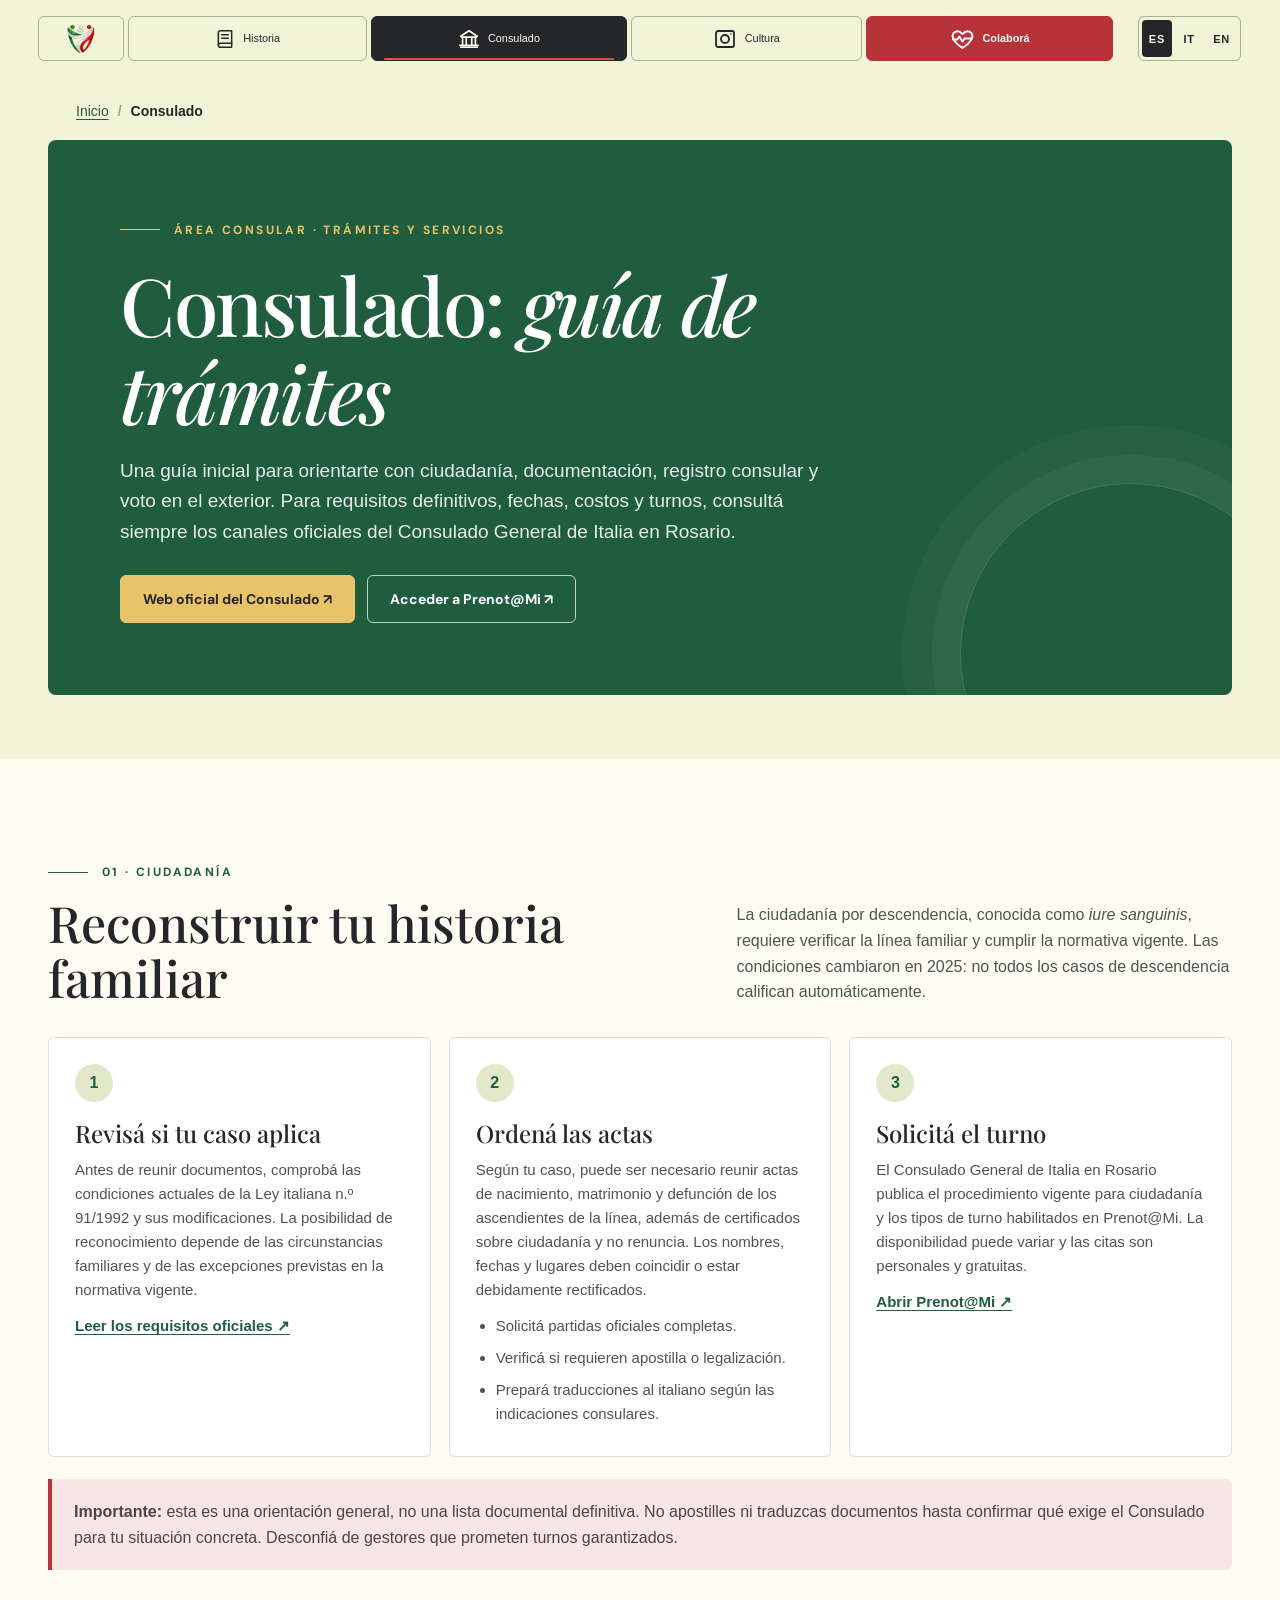
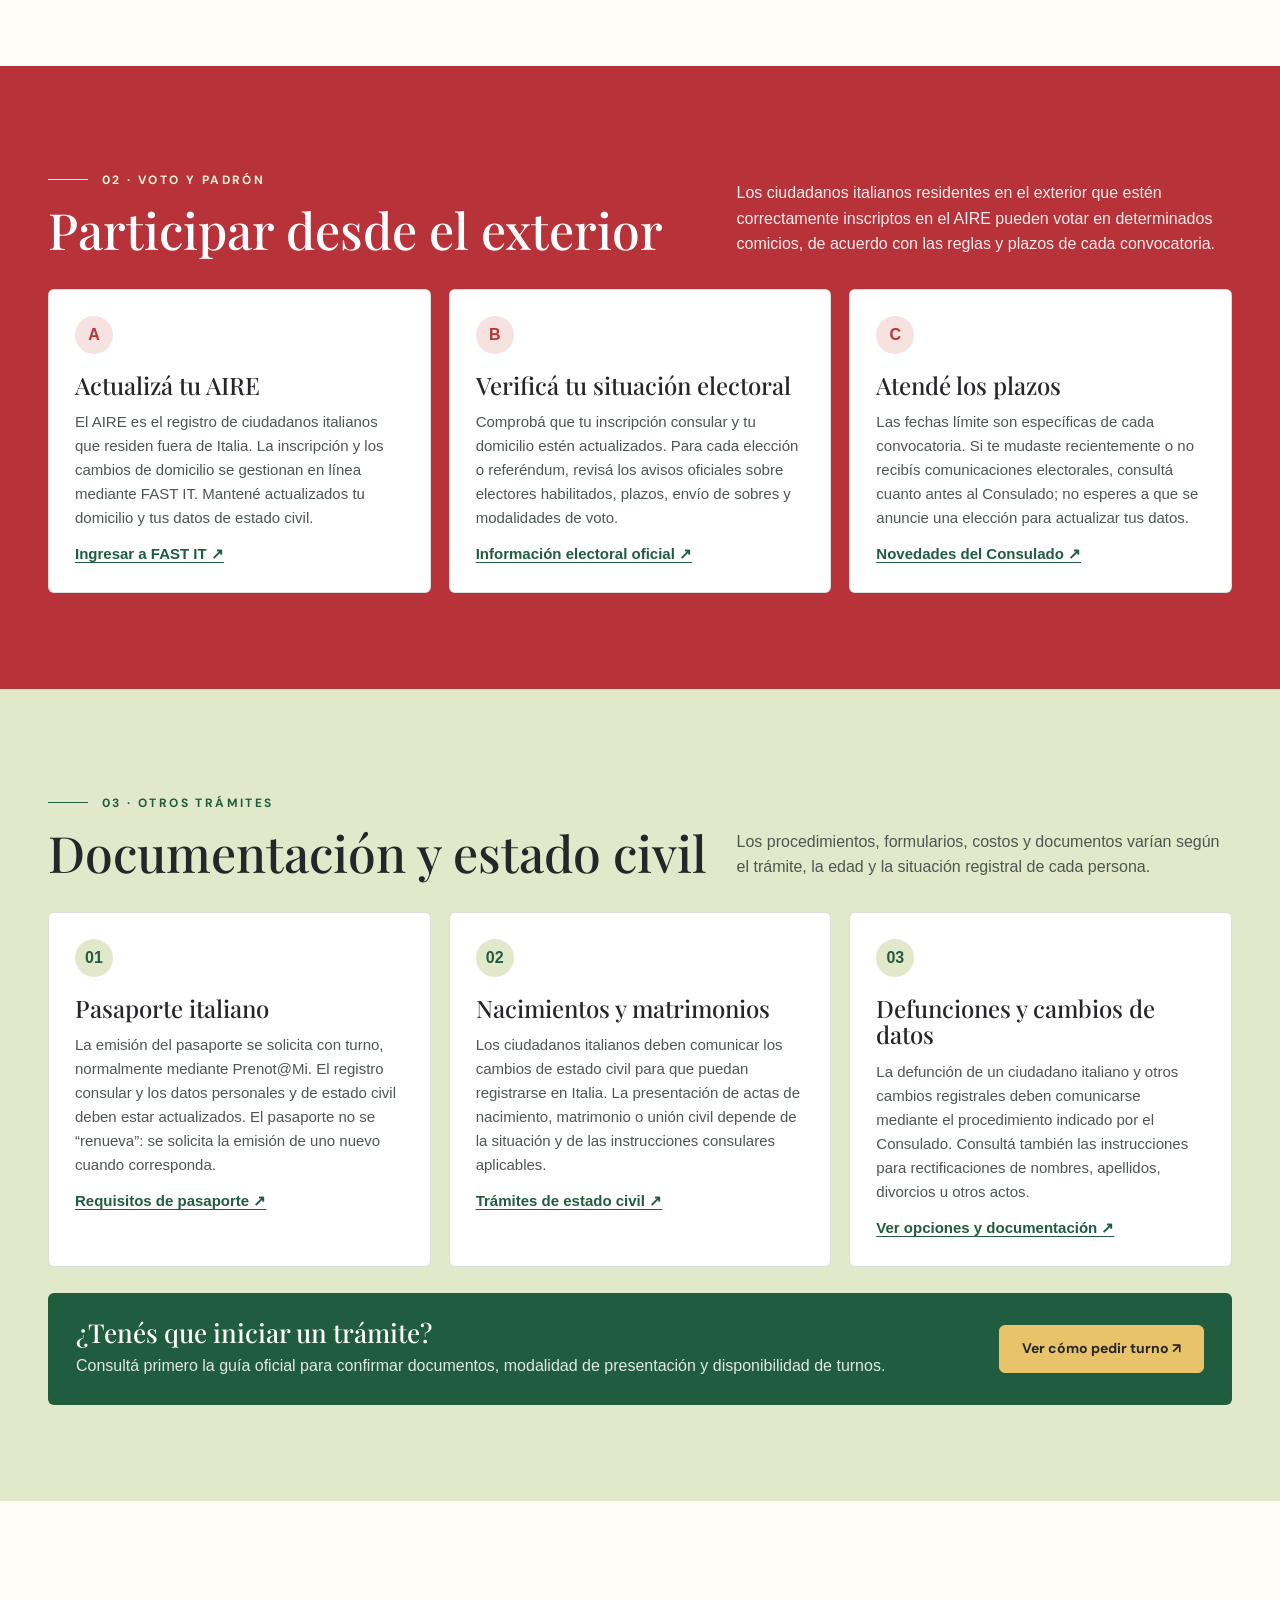
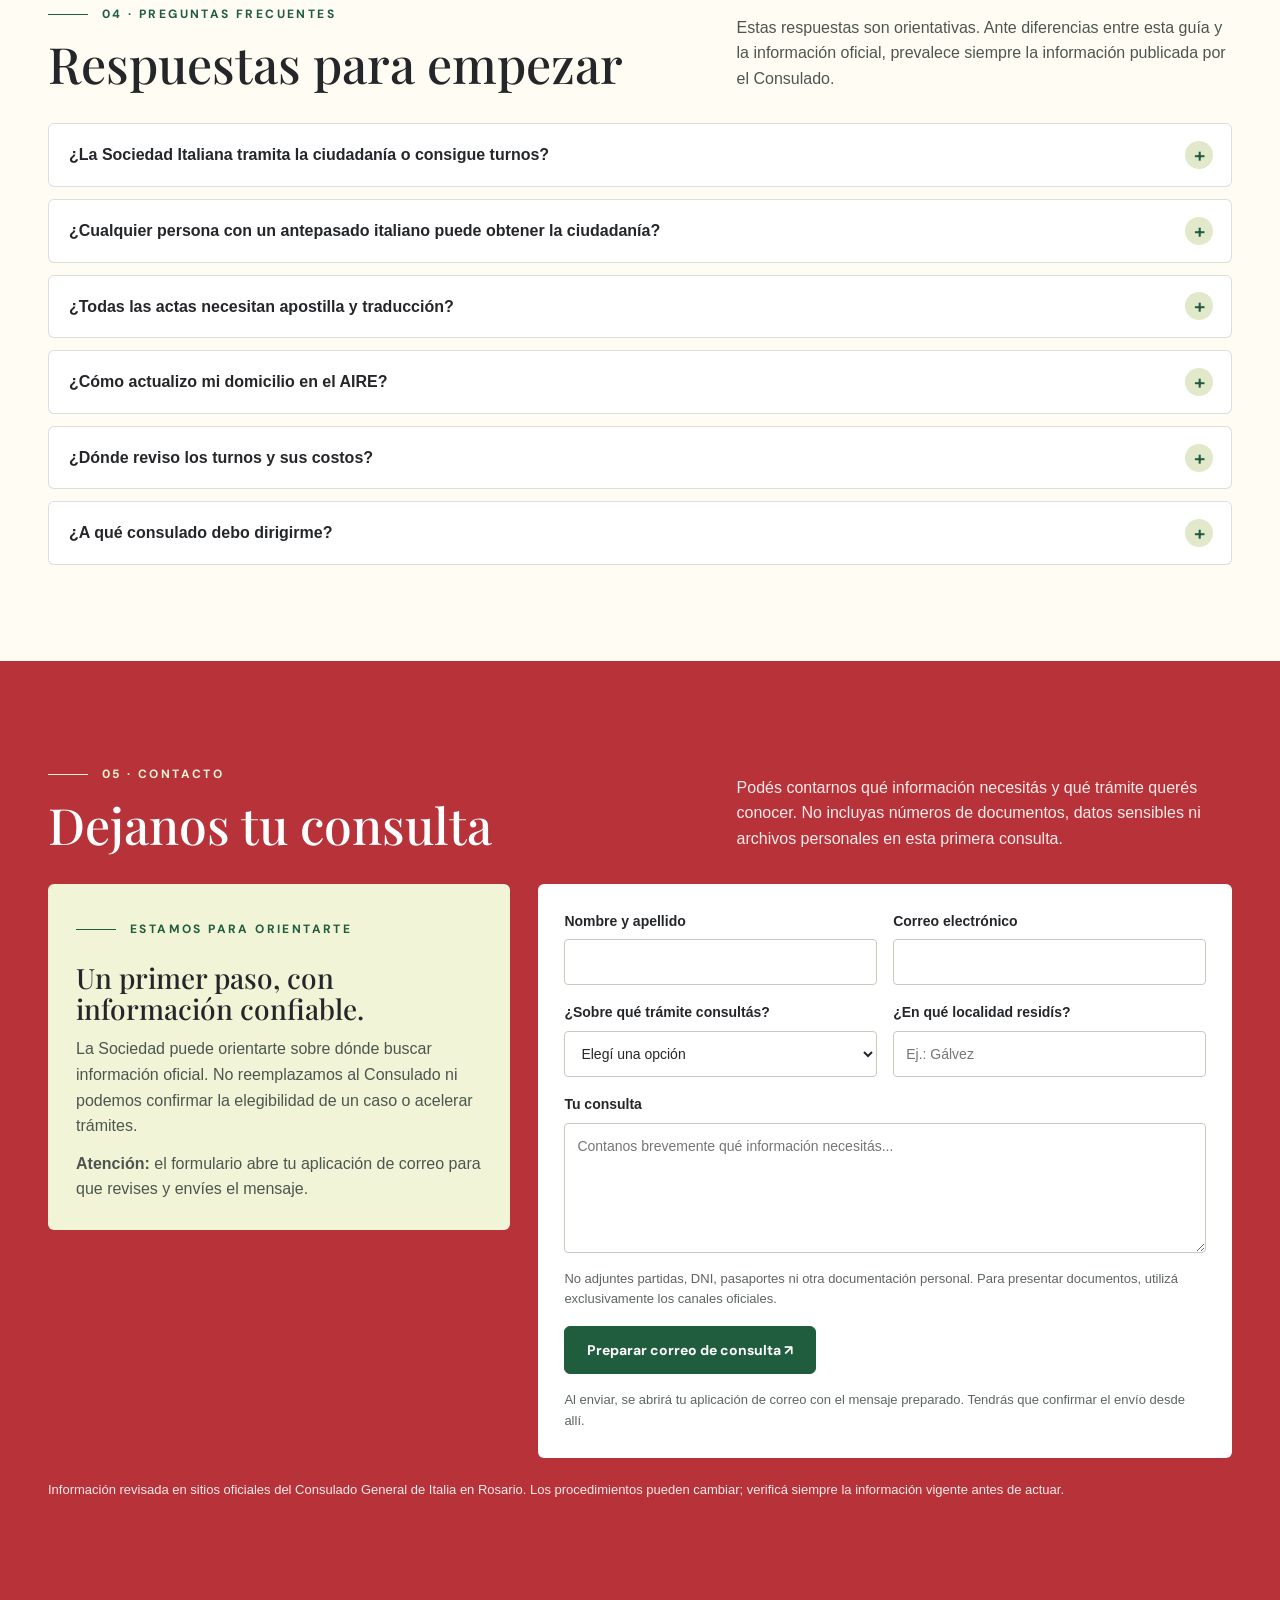
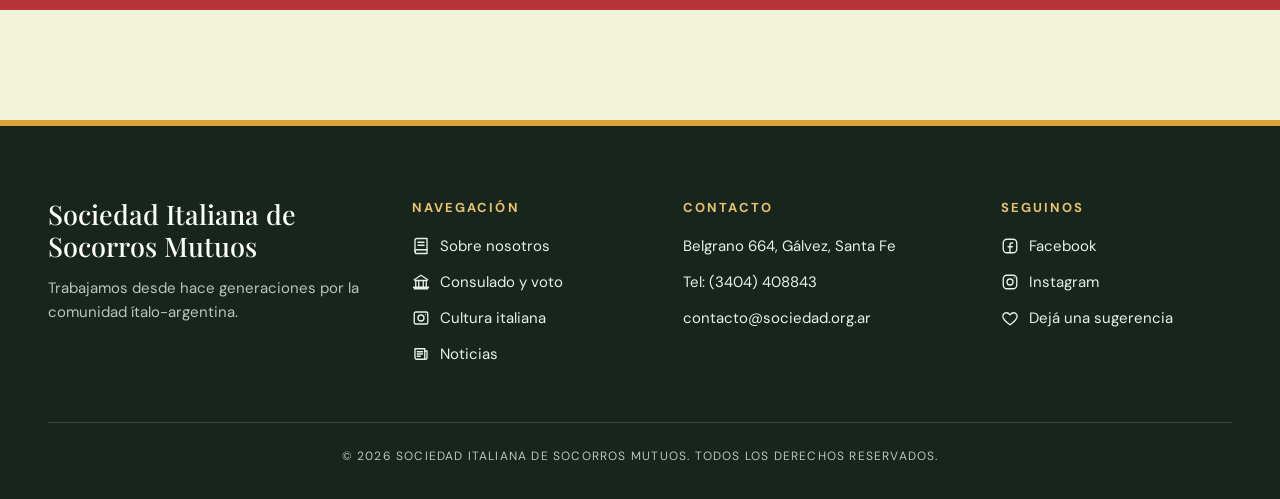
==== commit 4d80a714: "Botones con la misma forma en todo el sitio (estética 3 de 5) Alto, relleno y letra comunes en css/b" ====
--- a/consulado.html
+++ b/consulado.html
@@ -41,9 +41,9 @@
 
 /* Botones */
 .consulate-button{
-  display:inline-flex; align-items:center; justify-content:center; gap:10px; min-height:48px; padding:12px 20px;
+  display:inline-flex; align-items:center; justify-content:center; gap:10px; min-height:var(--s-boton-alto); padding:var(--s-boton-relleno);
   border:1px solid var(--s-verde-oscuro); border-radius:var(--s-radio); background:var(--s-verde-oscuro); color:#fff;
-  font:700 14px/1.2 var(--s-fuente-texto); text-decoration:none; cursor:pointer;
+  font:var(--s-boton-letra); text-decoration:none; cursor:pointer;
   transition:background-color .2s ease, color .2s ease, border-color .2s ease;
 }
 .consulate-button:hover{background:var(--s-verde); border-color:var(--s-verde)}
--- a/css/base.css
+++ b/css/base.css
@@ -22,6 +22,10 @@
   --s-radio-chico:4px;
   --s-radio:6px;
   --s-radio-grande:8px;
+  /* Botones: misma forma en todo el sitio; cada sección elige el color. */
+  --s-boton-alto:48px;
+  --s-boton-relleno:12px 22px;
+  --s-boton-letra:700 14px/1.2 var(--s-fuente-texto);
   --s-fuente-menu:Inter,"Avenir Next",Avenir,"Segoe UI",Arial,sans-serif;
   --s-fuente-texto:"DM Sans",Arial,sans-serif;
   --s-fuente-titulos:"Playfair Display",Georgia,serif;
@@ -118,6 +122,13 @@
   .menu-sitio{padding:12px 10px 0}
 }
 
+/* ── Volanta: texto chico en mayúsculas con una línea delante (todas las páginas) ── */
+.eyebrow, .portada-volanta{
+  display:inline-flex; align-items:center; gap:14px; margin:0;
+  font:700 12px/1.2 var(--s-fuente-texto); letter-spacing:.2em; text-transform:uppercase;
+}
+.eyebrow::before, .portada-volanta::before{content:""; width:40px; height:1px; background:currentColor; flex:none}
+
 /* ── Pie ─────────────────────────────────────────────── */
 .foot{
   color:#e9efe9; background:var(--s-pie); border-top:6px solid var(--s-mostaza);
--- a/styles.css
+++ b/styles.css
@@ -22,8 +22,7 @@
 
 h1,h2,h3{font-family:"Playfair Display",Georgia,serif;font-weight:500;margin:0;line-height:1.1}
 h1 em,h2 em{font-style:italic}
-.eyebrow{display:inline-flex;align-items:center;gap:14px;font-size:13px;font-weight:700;letter-spacing:.16em;text-transform:uppercase;margin:0}
-.eyebrow::before{content:"";width:44px;height:1px;background:currentColor}
+/* La volanta (.eyebrow) está en css/base.css. */
 .big{font-size:clamp(32px,4vw,54px)}
 
 /* ===== Encabezado (logo + nombre arriba, menú con íconos abajo) ===== */
@@ -217,7 +216,7 @@
 .support-col:first-child{border-left:none;padding-left:0}
 .support-col h3{font:500 italic clamp(22px,2.4vw,28px)/1.2 "Playfair Display",Georgia,serif;color:#fff;margin:0 0 18px}
 .support-col p{margin:0 0 26px;color:#eaf3ee;font-size:15px;line-height:1.6}
-.support-btn{display:inline-flex;align-items:center;min-height:50px;padding:12px 24px;border-radius:var(--s-radio);background:var(--ink);color:var(--gold);font:700 14px "DM Sans",Arial,sans-serif;text-decoration:none;transition:background-color .2s ease,color .2s ease}
+.support-btn{display:inline-flex;align-items:center;gap:10px;min-height:var(--s-boton-alto);padding:var(--s-boton-relleno);border-radius:var(--s-radio);background:var(--ink);color:var(--gold);font:var(--s-boton-letra);text-decoration:none;transition:background-color .2s ease,color .2s ease}
 .support-btn:hover{background:var(--gold);color:var(--ink)}
 
 .map-sec{padding:100px 28px 20px}
@@ -525,7 +524,7 @@
 .red--instagram .red-tipo{color:var(--red)}
 .red-nombre{margin:0;font:500 clamp(22px,2.3vw,30px)/1.15 "Playfair Display",Georgia,serif;overflow-wrap:anywhere}
 .red-texto{max-width:40ch;margin:4px 0 22px;color:var(--muted);font-size:15px;line-height:1.6}
-.red-boton{display:inline-flex;align-items:center;gap:10px;margin-top:auto;min-height:46px;padding:10px 20px;border:1.5px solid var(--ink);border-radius:var(--s-radio);color:var(--ink);font-size:14px;font-weight:700;text-decoration:none;transition:background-color .2s ease,color .2s ease}
+.red-boton{display:inline-flex;align-items:center;gap:10px;margin-top:auto;min-height:var(--s-boton-alto);padding:var(--s-boton-relleno);border:1.5px solid var(--ink);border-radius:var(--s-radio);color:var(--ink);font:var(--s-boton-letra);text-decoration:none;transition:background-color .2s ease,color .2s ease}
 .red-boton::after{content:"";position:absolute;inset:0;border-radius:var(--s-radio)}
 .red-boton svg{width:18px;height:18px;flex:none}
 .red:hover .red-boton{background:var(--ink);color:#fff}
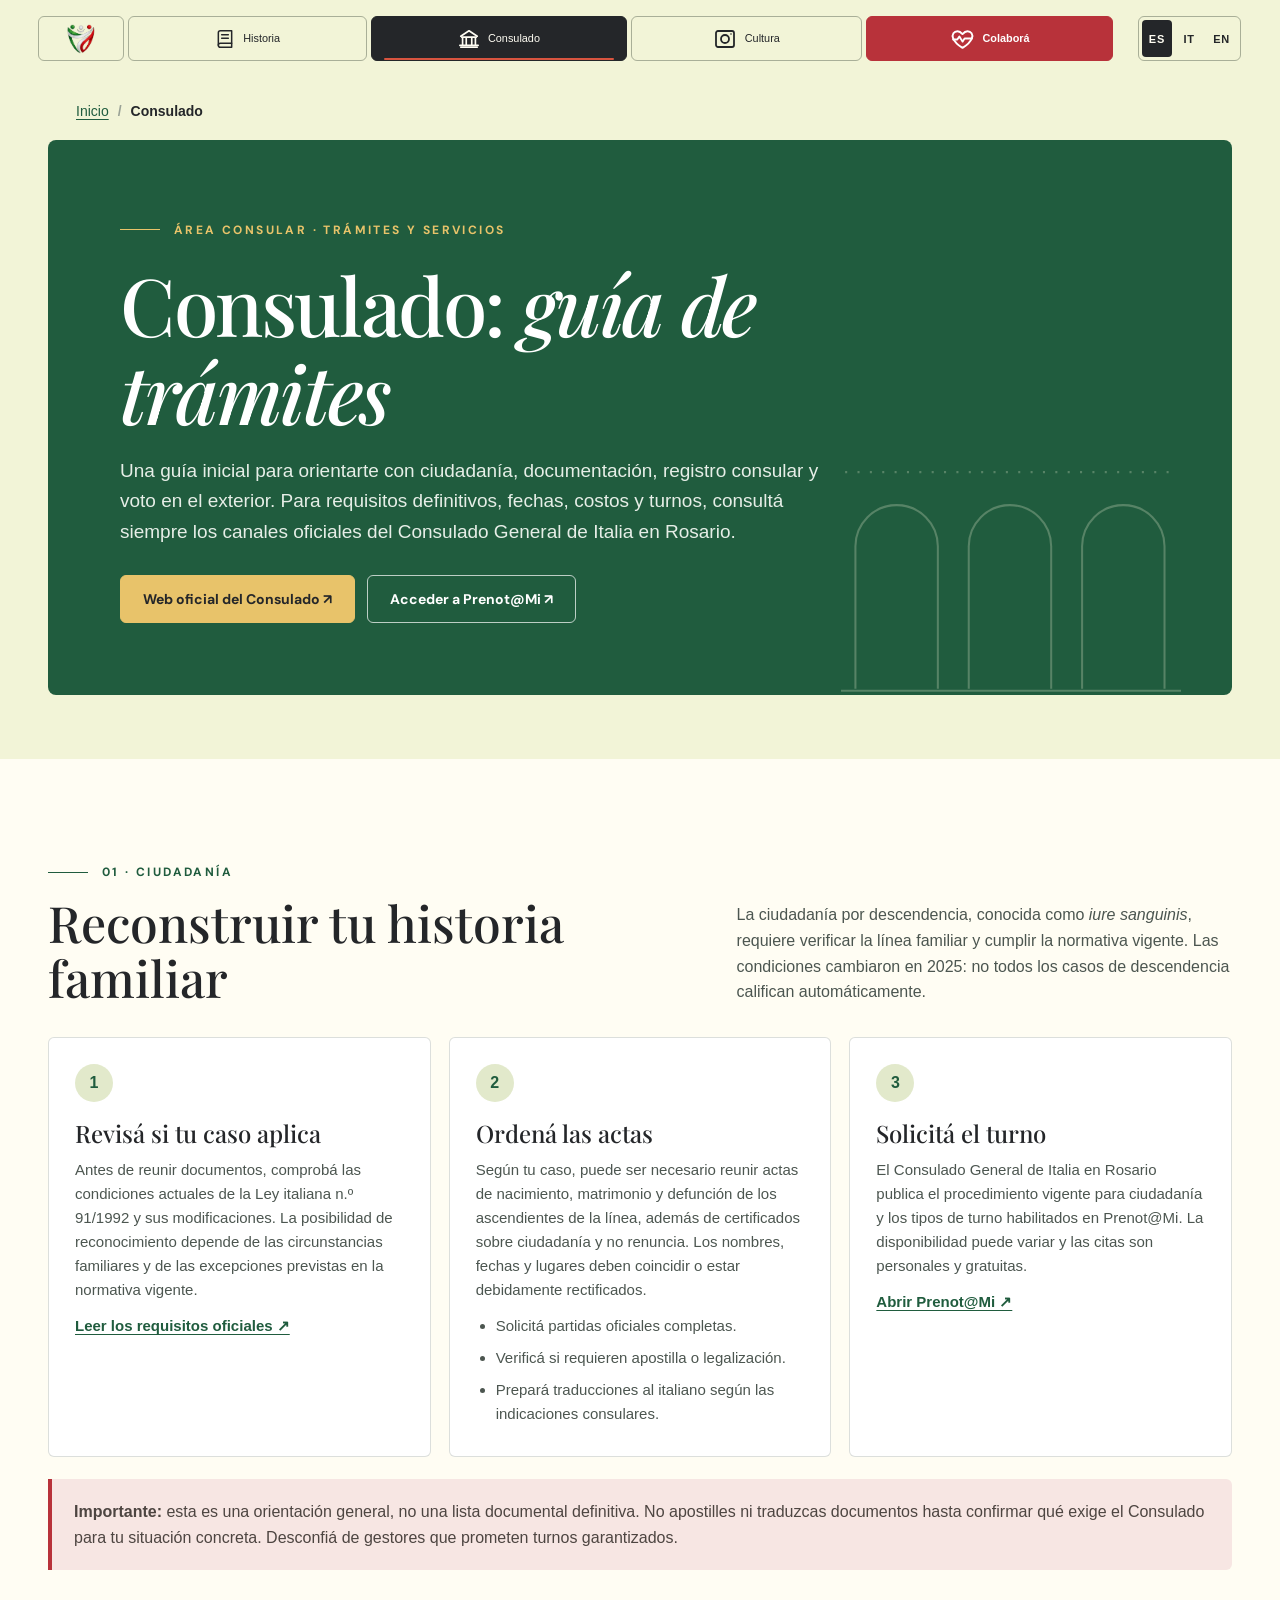
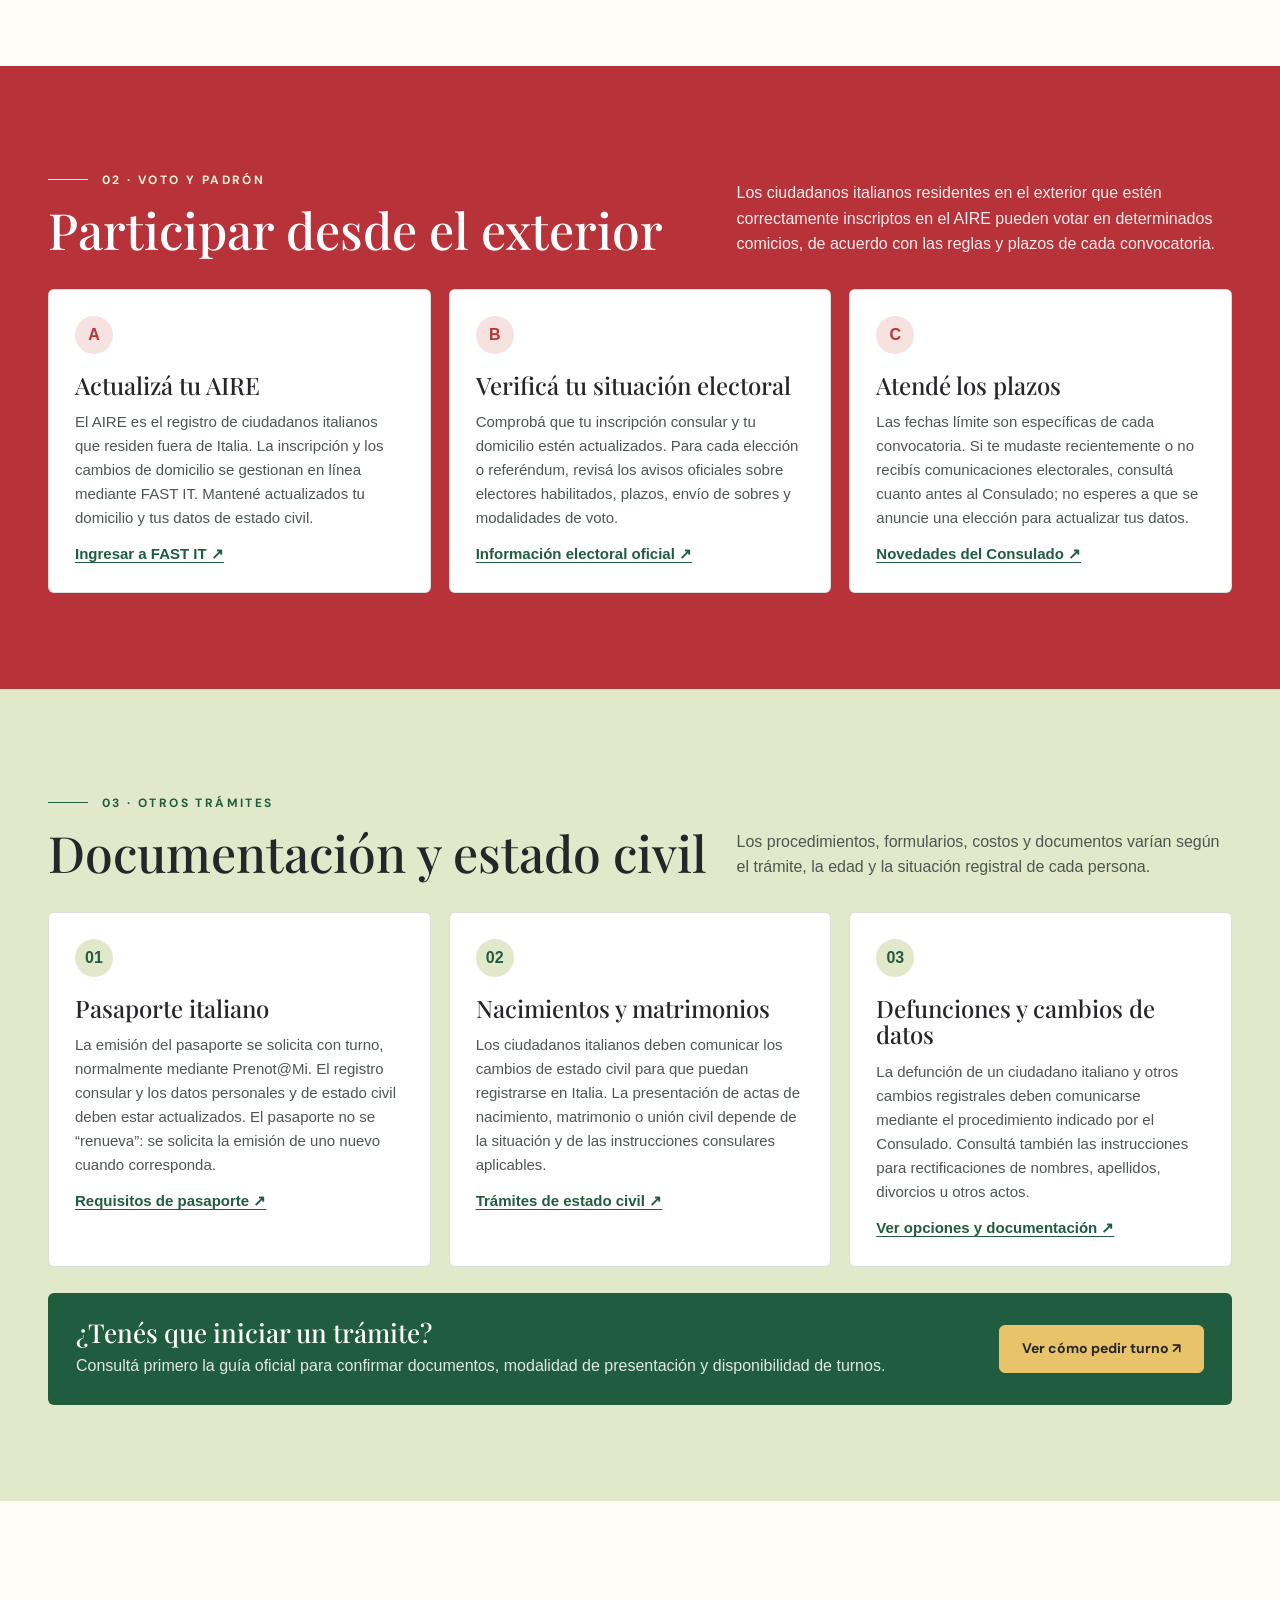
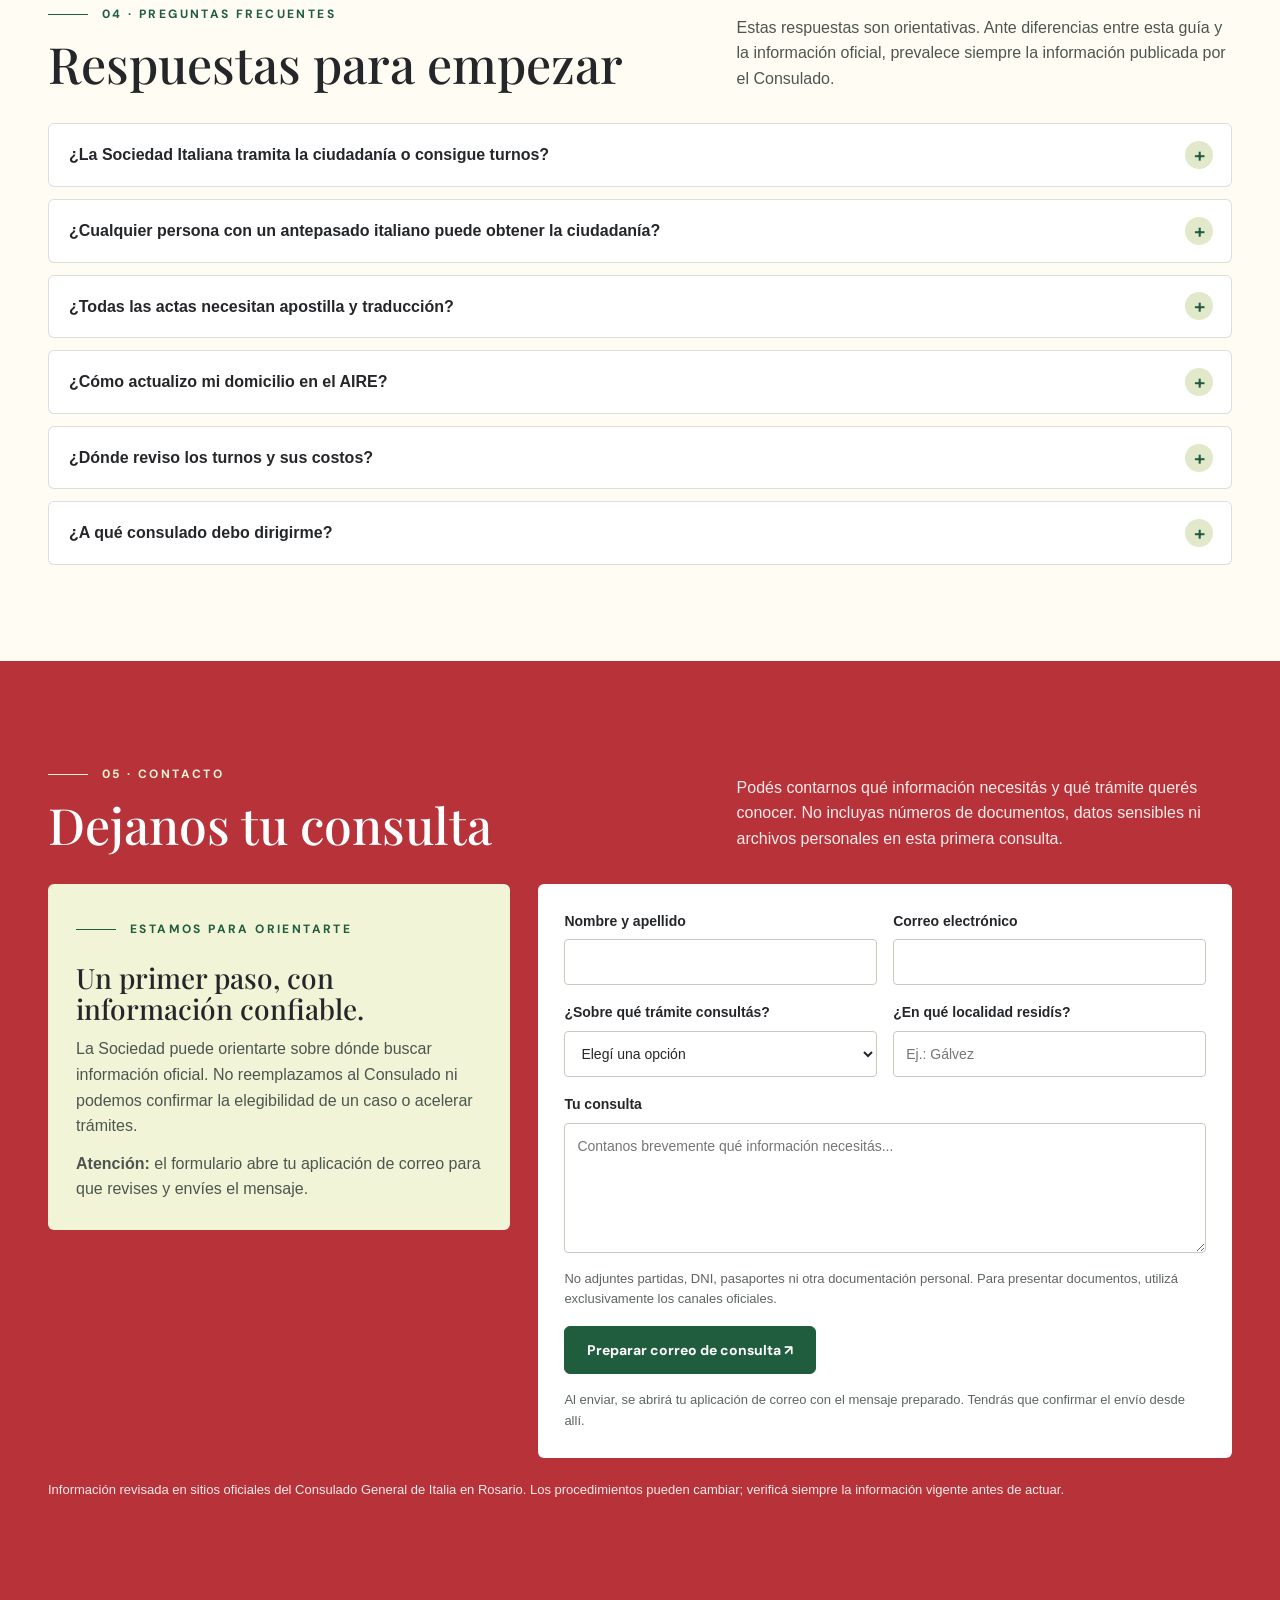
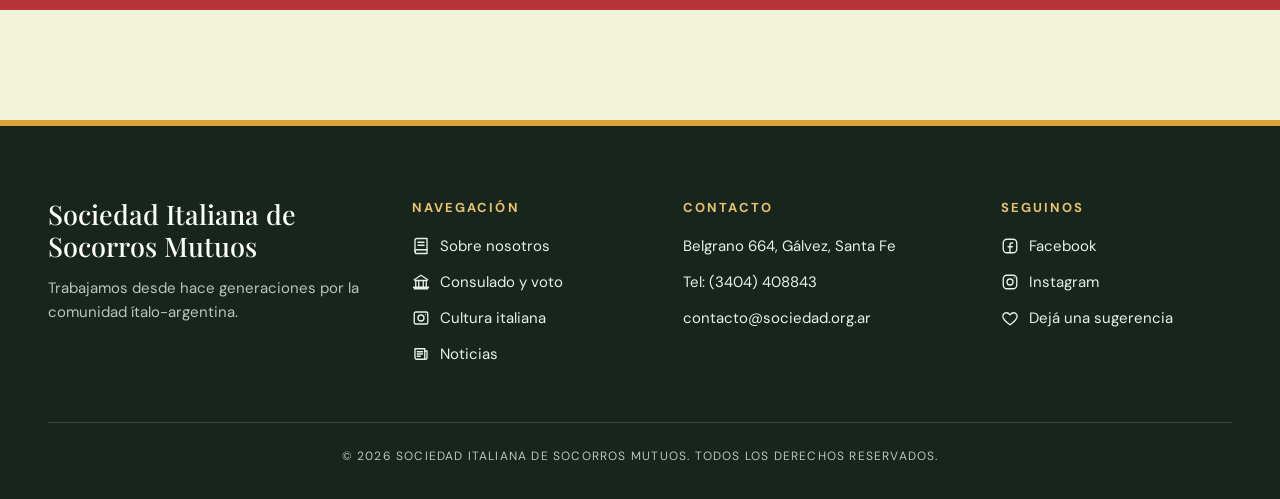
==== commit 6ab1c3d2: "Arcada de la portada en Consulado y Contacto (estética 5 de 5) El recuadro principal de Consulado re" ====
--- a/consulado.html
+++ b/consulado.html
@@ -30,10 +30,13 @@
   position:relative; overflow:hidden; max-width:1184px; margin:18px auto clamp(40px,6vw,64px); padding:clamp(30px,6vw,72px);
   border-radius:var(--s-radio-grande); background:var(--s-verde-oscuro); color:#fff;
 }
+/* Arcada de fondo, el mismo motivo de la portada («Piazza metafísica») */
+.consulate-hero > *{position:relative; z-index:1}
 .consulate-hero::after{
-  content:""; position:absolute; right:-70px; bottom:-130px; width:340px; height:340px; border-radius:50%; pointer-events:none;
-  border:1px solid rgba(242,244,215,.18); box-shadow:0 0 0 28px rgba(242,244,215,.04),0 0 0 58px rgba(242,244,215,.03);
-}
+  content:""; position:absolute; right:clamp(16px,4vw,56px); bottom:0; z-index:0; width:min(30%,340px); aspect-ratio:330/256; pointer-events:none;
+  background:url("data:image/svg+xml,%3Csvg xmlns='http://www.w3.org/2000/svg' viewBox='0 0 330 256' fill='none' stroke='%23f2f4d7' stroke-opacity='0.26' stroke-width='2'%3E%3Cpath d='M14 250V112a40 40 0 0 1 80 0v138'/%3E%3Cpath d='M124 250V112a40 40 0 0 1 80 0v138'/%3E%3Cpath d='M234 250V112a40 40 0 0 1 80 0v138'/%3E%3Cpath d='M0 252h330'/%3E%3Cpath d='M4 40h322' stroke-dasharray='2 10'/%3E%3C/svg%3E") right bottom/contain no-repeat;
+}
+@media (max-width:850px){ .consulate-hero::after{width:min(60%,300px); opacity:.5} }
 .consulate-hero .eyebrow{color:var(--s-dorado)}
 .consulate-hero h1{max-width:850px; margin:22px 0 20px; color:#fff; font-size:clamp(40px,7vw,80px); letter-spacing:-.03em}
 .consulate-hero > p:not(.eyebrow){max-width:720px; margin:0; color:#e6eee7; font-size:clamp(16px,2vw,19px); line-height:1.6}
--- a/styles.css
+++ b/styles.css
@@ -114,7 +114,8 @@
 .colab{grid-area:colab}
 .conv{grid-area:conv}
 .cult{grid-area:cult;color:#fff;background:linear-gradient(180deg,#0000 30%,#0009),linear-gradient(#a9d3ec,#e9e0c4 45%,#8ea46a 75%,#5d6e3f)}
-.tile-img{position:absolute;inset:0;width:100%;height:100%;object-fit:cover;z-index:0}
+/* Fotos de los mosaicos en duotono verde, como las de la portada (filtro #portada-duo del SVG de index.html); sin soporte, en escala de grises. */
+.tile-img{position:absolute;inset:0;width:100%;height:100%;object-fit:cover;z-index:0;filter:grayscale(1) contrast(1.05);filter:url(#portada-duo)}
 
 /* ===== Noticias ===== */
 .news-sec{padding:100px 28px 20px}
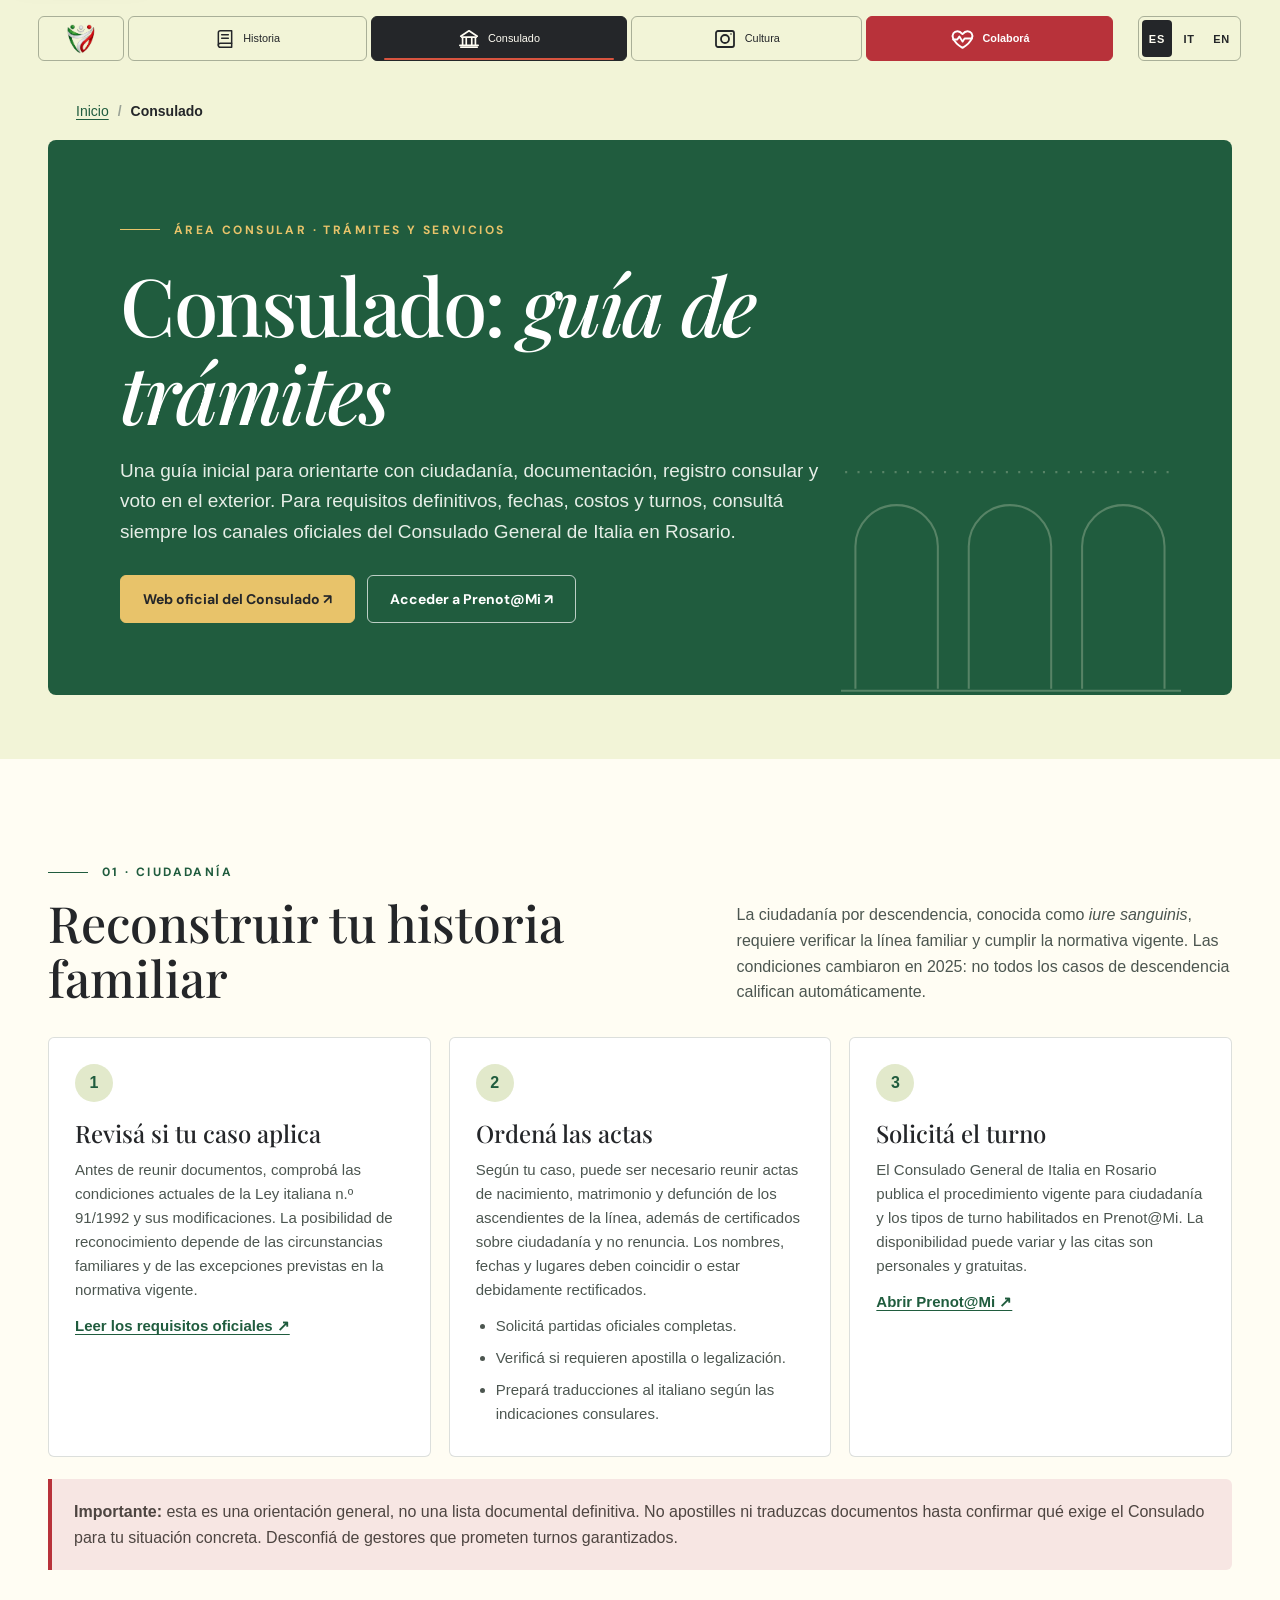
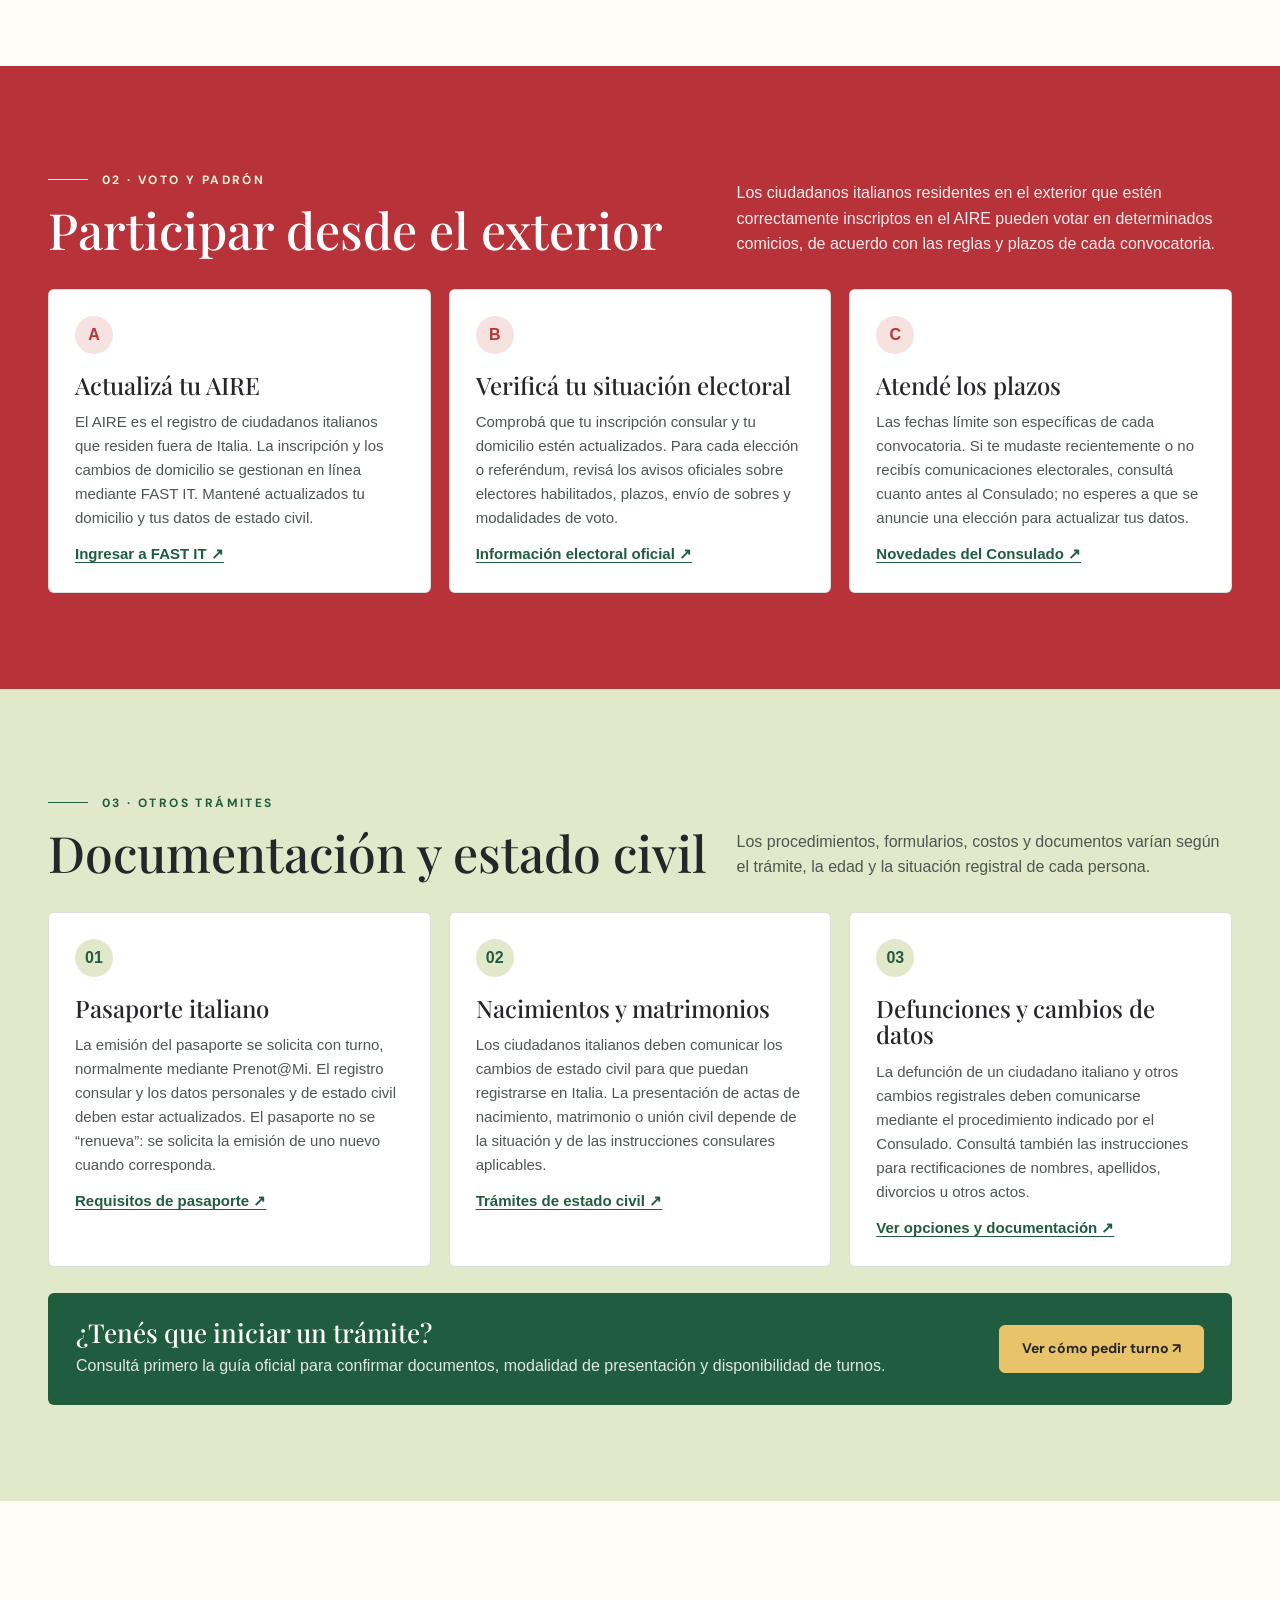
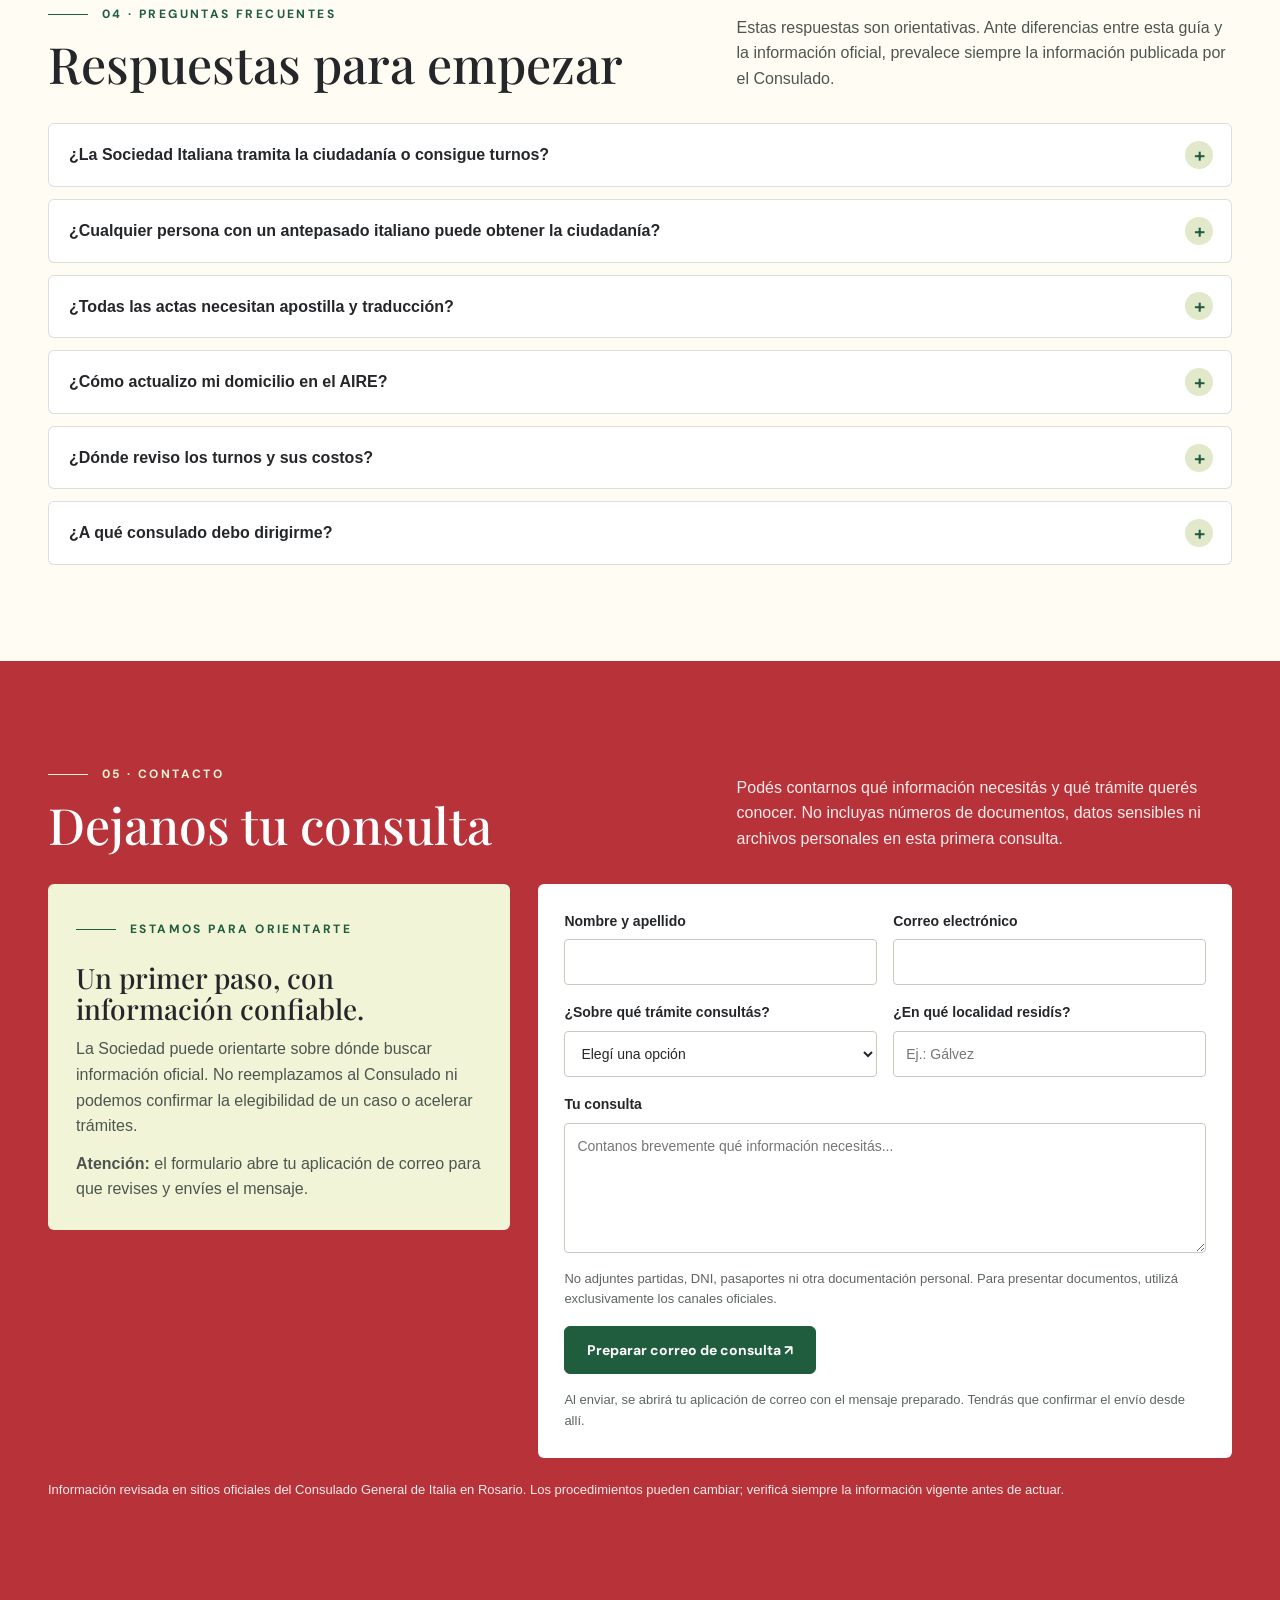
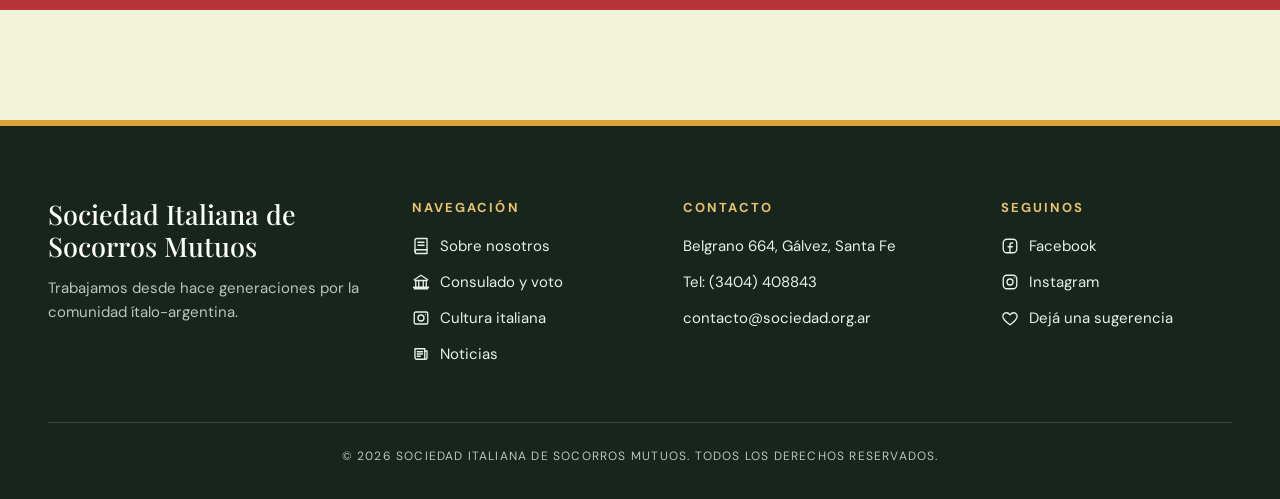
==== commit 1aabc9de: "Un solo estilo para «Ir al contenido» en todas las páginas - .saltar pasa a css/base.css (paleta y t" ====
--- a/consulado.html
+++ b/consulado.html
@@ -5,13 +5,26 @@
 <meta name="viewport" content="width=device-width, initial-scale=1, viewport-fit=cover">
 <meta name="description" content="Guía informativa de servicios consulares italianos: ciudadanía, AIRE, voto, pasaportes y estado civil para la comunidad de Gálvez y su región.">
 <title>Servicios consulares | Sociedad Italiana de Socorros Mutuos</title>
+<!-- Vista previa al compartir el enlace (WhatsApp, Facebook, X…). Si cambia la dirección del sitio, actualizar og:url y og:image. -->
+<meta property="og:type" content="website">
+<meta property="og:site_name" content="Sociedad Italiana de Socorros Mutuos de Gálvez">
+<meta property="og:locale" content="es_AR">
+<meta property="og:locale:alternate" content="it_IT">
+<meta property="og:locale:alternate" content="en_US">
+<meta property="og:title" content="Servicios consulares · Sociedad Italiana de Socorros Mutuos de Gálvez">
+<meta property="og:description" content="Guía informativa de servicios consulares italianos: ciudadanía, AIRE, voto, pasaportes y estado civil para la comunidad de Gálvez y su región.">
+<meta property="og:url" content="https://agustincordoba97-art.github.io/italia-unita/consulado.html">
+<meta property="og:image" content="https://agustincordoba97-art.github.io/italia-unita/img/compartir.jpg">
+<meta property="og:image:width" content="1200">
+<meta property="og:image:height" content="630">
+<meta property="og:image:alt" content="Sociedad Italiana de Socorros Mutuos, Gálvez: ilustración del edificio social en una plaza.">
+<meta name="twitter:card" content="summary_large_image">
 <link rel="shortcut icon" href="img/logo.png" type="image/png">
 <link rel="preconnect" href="https://fonts.googleapis.com">
 <link rel="preconnect" href="https://fonts.gstatic.com" crossorigin>
 <link href="https://fonts.googleapis.com/css2?family=Archivo+Black&family=DM+Sans:wght@400;500;600;700&family=Playfair+Display:ital,wght@0,500;0,600;1,500&display=swap" rel="stylesheet">
 <link rel="stylesheet" href="css/base.css">
 <link rel="stylesheet" href="styles.css">
-<script src="script.js?v=2" defer></script>
 <style>
 /* ───────────────────────────────────────────────────────────
    Consulado · guía de trámites. Paleta, esquinas y franja del menú vienen
@@ -159,7 +172,7 @@
 </script>
 </head>
 <body>
-<a class="skip" href="#contenido" data-i18n="skip">Ir al contenido</a>
+<a class="saltar" href="#contenido" data-t="saltar">Ir al contenido</a>
 
 <!-- Menú principal del sitio (franja común de css/base.css) -->
 <header class="menu-sitio">
--- a/css/base.css
+++ b/css/base.css
@@ -112,6 +112,17 @@
 }
 @keyframes menu-baja{from{opacity:0; transform:translateY(-6px)} to{opacity:1; transform:none}}
 
+/* ── Enlace para saltar al contenido ─────────────────── */
+/* Primer elemento de cada página: no se ve hasta que se llega con el teclado (Tab). */
+.saltar{
+  position:absolute; left:12px; top:-60px; z-index:100; padding:10px 16px;
+  background:var(--s-marfil); color:var(--s-tinta); font:700 15px/1.2 var(--s-fuente-texto); text-decoration:none;
+  border:1px solid var(--s-linea); border-top:0; border-radius:0 0 var(--s-radio) var(--s-radio);
+  box-shadow:0 10px 24px -14px rgba(20,35,25,.5); transition:top .15s ease;
+}
+.saltar:focus{top:0}
+.saltar:focus-visible{outline:2px solid var(--s-rojo); outline-offset:2px}
+
 /* ── Franja del menú en las páginas internas ─────────── */
 /* <header class="menu-sitio"> con el <nav> adentro (Historia, Cultura, Consulado, Contacto). */
 :root{--alto-menu:82px}
@@ -153,6 +164,6 @@
 @media (max-width:600px){ .foot-grid{grid-template-columns:1fr} .copy{text-align:left} }
 
 @media (prefers-reduced-motion:reduce){
-  .nav-tab,.idioma,.menu-boton{transition:none}
+  .nav-tab,.idioma,.menu-boton,.saltar{transition:none}
   .menu-abierto .menu-opciones{animation:none}
 }
--- a/styles.css
+++ b/styles.css
@@ -17,8 +17,6 @@
 :focus-visible{outline:4px solid var(--focus);outline-offset:3px}
 [hidden]{display:none!important}
 .wrap{max-width:1240px;margin:0 auto;padding:0 28px}
-.skip{position:absolute;left:-999px;top:0;background:#fff;color:var(--ink);padding:12px 18px;font-weight:700;z-index:20}
-.skip:focus{left:12px;top:12px}
 
 h1,h2,h3{font-family:"Playfair Display",Georgia,serif;font-weight:500;margin:0;line-height:1.1}
 h1 em,h2 em{font-style:italic}
@@ -157,7 +155,7 @@
 
 /* ===== En qué estamos trabajando (boletos clásicos) ===== */
 /* Se conserva el contenido de cada tarjeta; solo cambia su silueta exterior. */
-.works{padding:100px 28px 20px;background-color:var(--paper);background-image:linear-gradient(rgba(244,241,234,.9),rgba(244,241,234,.9)),url('img/works-bg.jpg');background-size:cover;background-position:center;background-repeat:no-repeat}
+.works{padding:100px 28px 20px;background-color:var(--paper);background-image:none;background-size:cover;background-position:center;background-repeat:no-repeat}
 .works .eyebrow{color:var(--red);margin-bottom:18px}
 .works-sub{max-width:640px;margin:18px 0 40px;color:var(--muted);font-size:15px;line-height:1.65}
 
@@ -573,7 +571,7 @@
   --news-bg-color: transparent;
   --news-bg-image: none;
   --works-bg-color: #f2f4d7;
-  --works-bg-image: url("img/works-bg.jpg");
+  --works-bg-image: none;
   --map-bg-color: transparent;
   --map-bg-image: none;
   --footer-bg-color: #17251d;
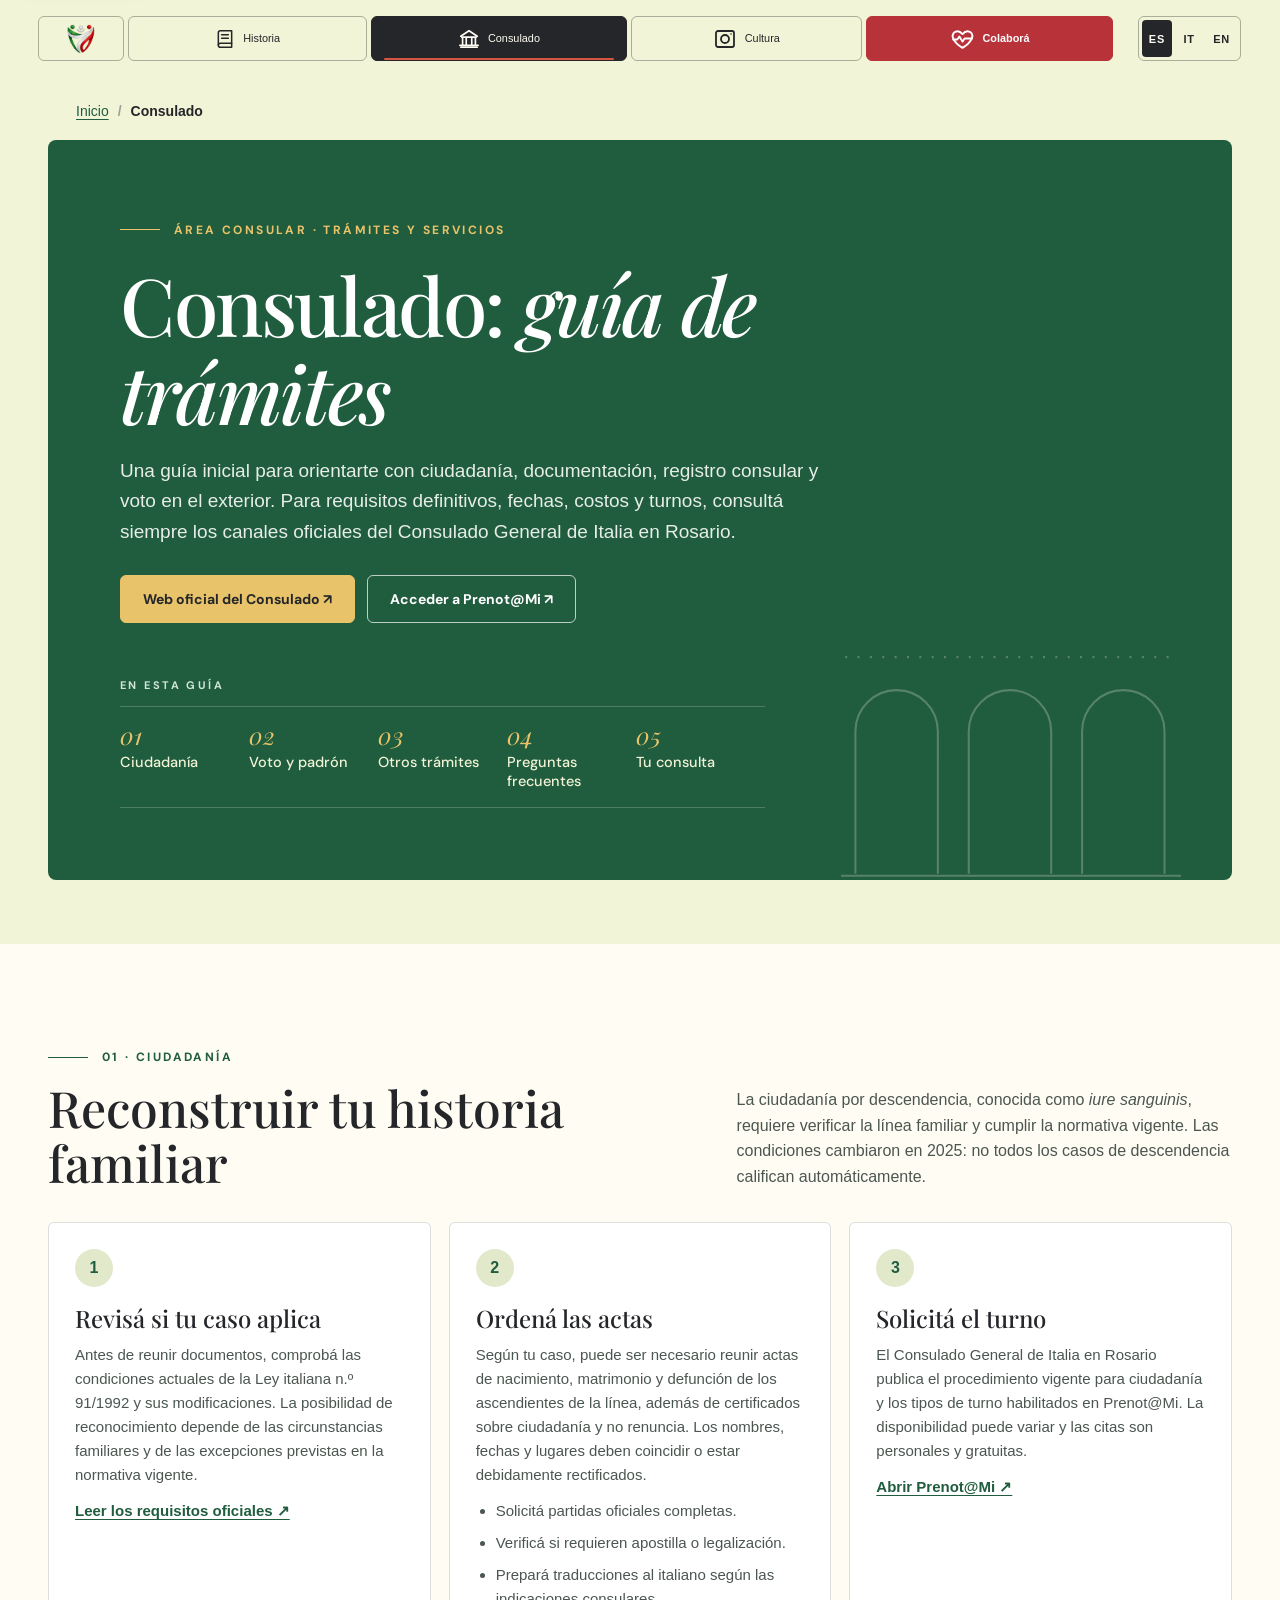
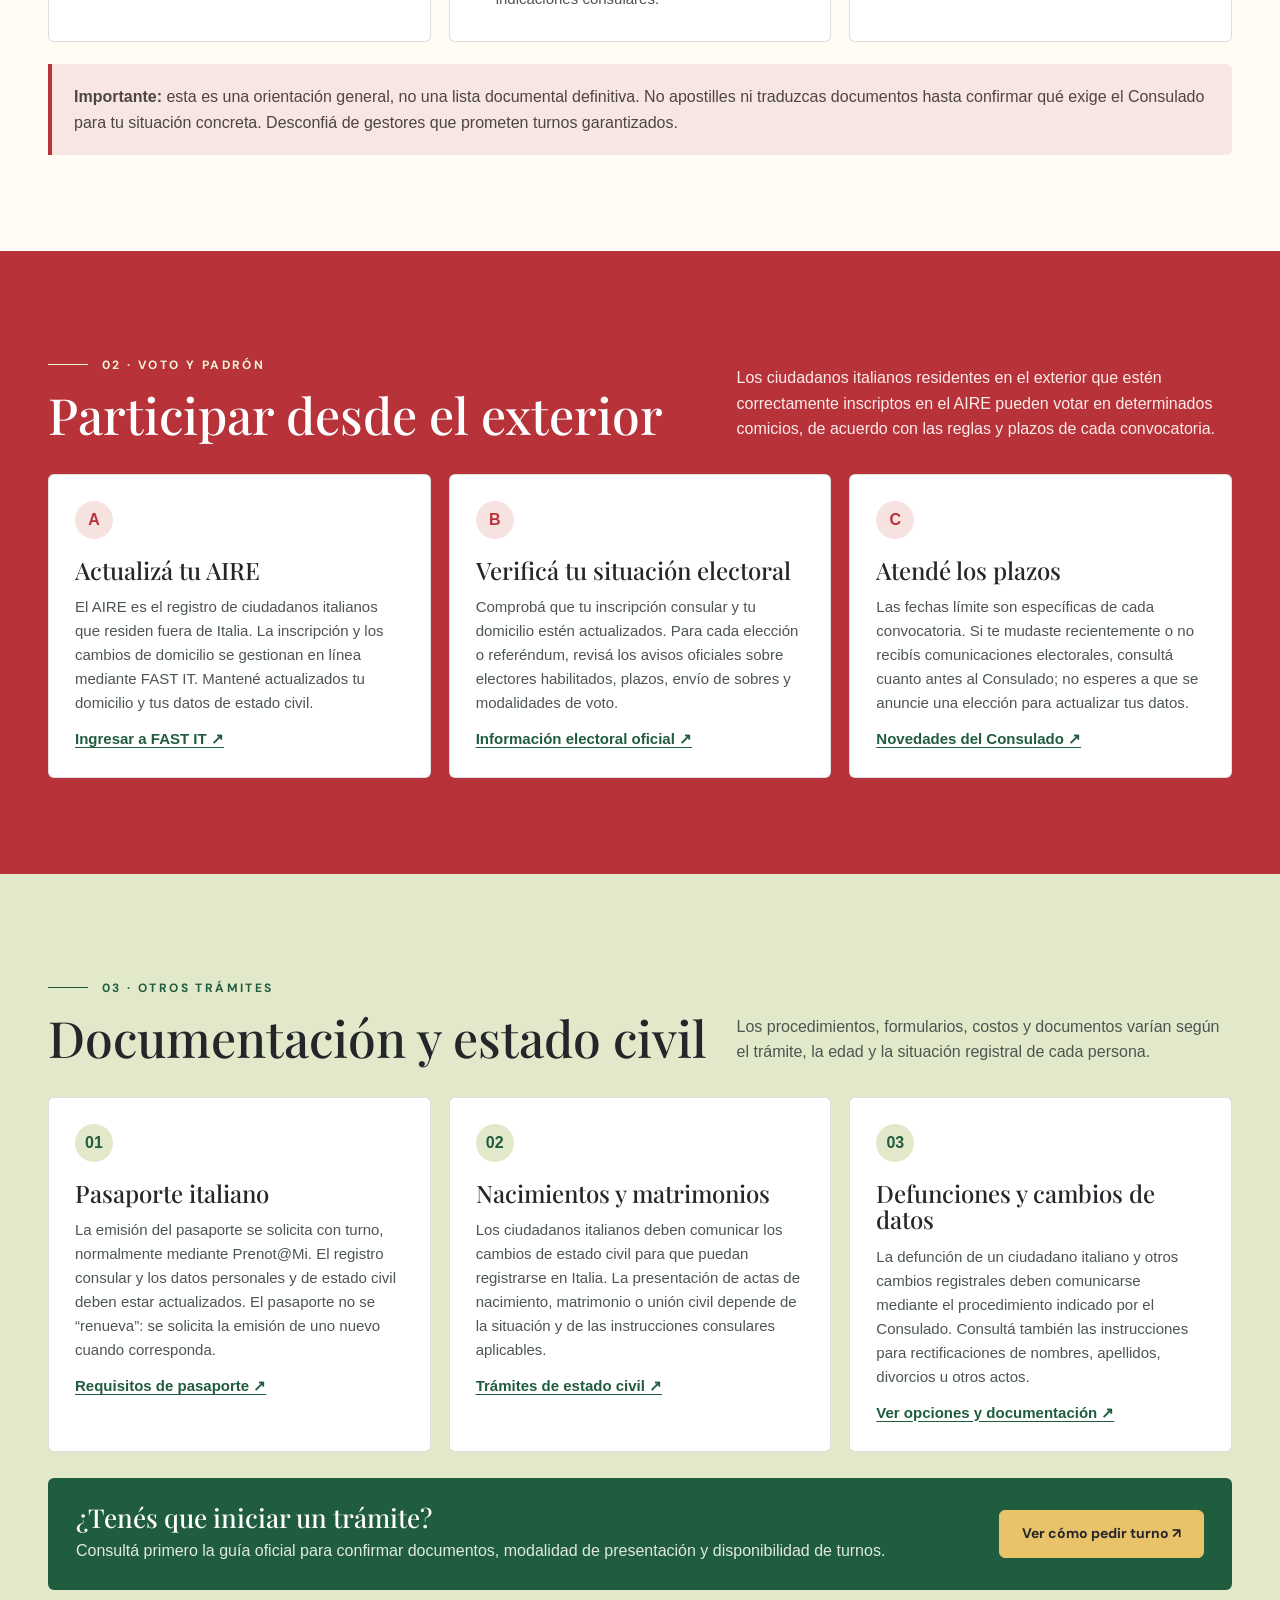
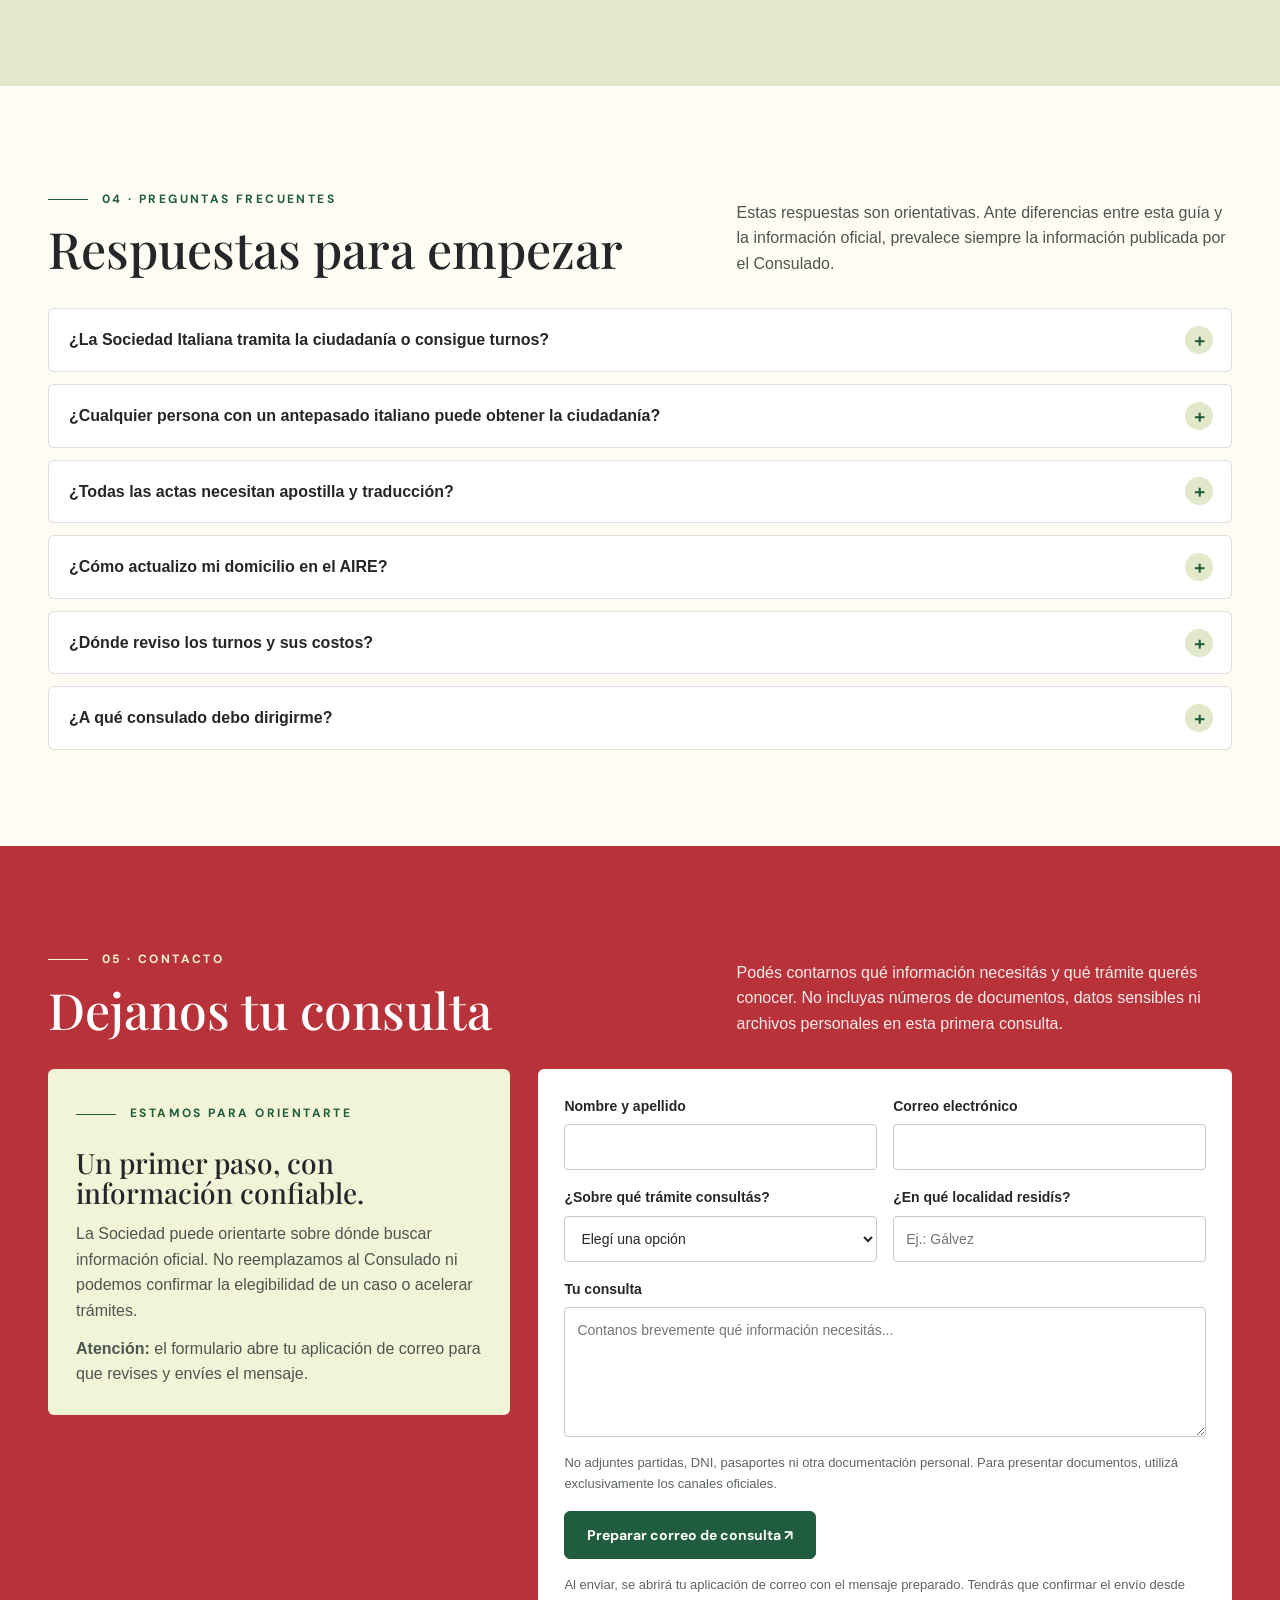
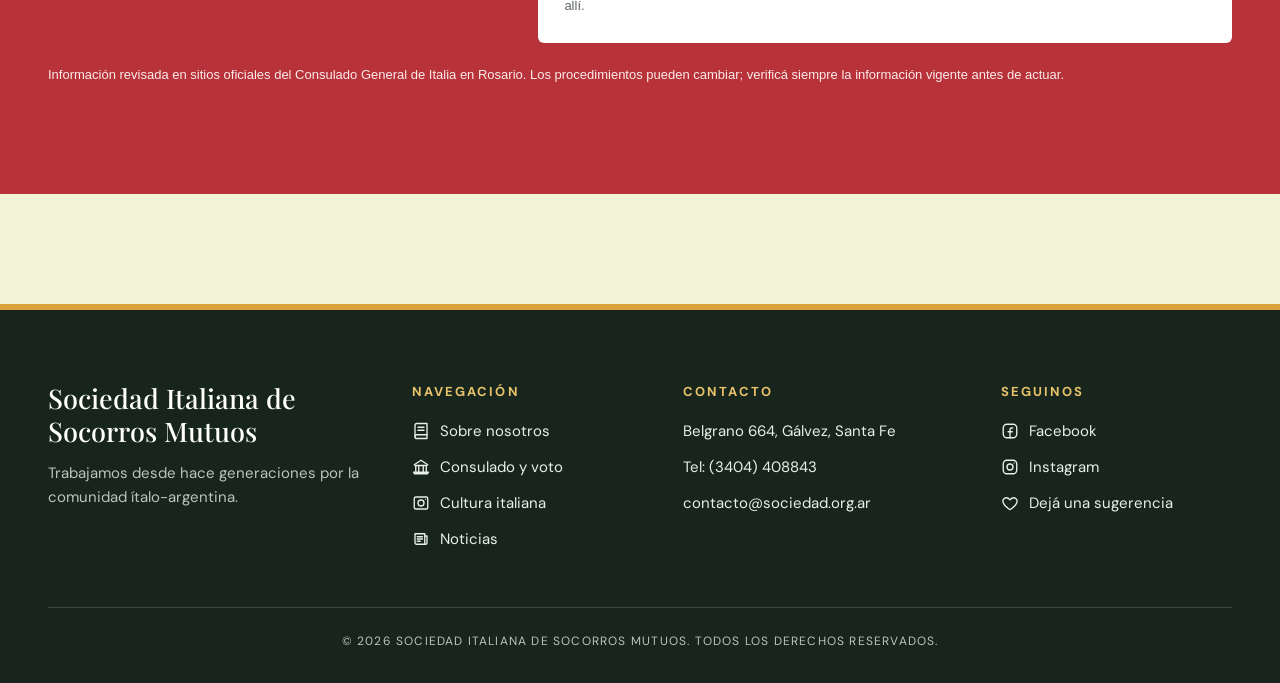
==== commit 13147dee: "Consulado con índice, Contacto con horarios primero en pantallas angostas y Cultura con la galería p" ====
--- a/consulado.html
+++ b/consulado.html
@@ -49,10 +49,24 @@
   content:""; position:absolute; right:clamp(16px,4vw,56px); bottom:0; z-index:0; width:min(30%,340px); aspect-ratio:330/256; pointer-events:none;
   background:url("data:image/svg+xml,%3Csvg xmlns='http://www.w3.org/2000/svg' viewBox='0 0 330 256' fill='none' stroke='%23f2f4d7' stroke-opacity='0.26' stroke-width='2'%3E%3Cpath d='M14 250V112a40 40 0 0 1 80 0v138'/%3E%3Cpath d='M124 250V112a40 40 0 0 1 80 0v138'/%3E%3Cpath d='M234 250V112a40 40 0 0 1 80 0v138'/%3E%3Cpath d='M0 252h330'/%3E%3Cpath d='M4 40h322' stroke-dasharray='2 10'/%3E%3C/svg%3E") right bottom/contain no-repeat;
 }
-@media (max-width:850px){ .consulate-hero::after{width:min(60%,300px); opacity:.5} }
+/* La arcada no cruza el índice: en pantallas anchas el índice ocupa el lado izquierdo; en las angostas, la arcada
+   se achica y queda junto al último renglón del índice. */
+@media (min-width:851px){ .consulate-indice{max-width:62%} }
+@media (max-width:850px){ .consulate-hero::after{width:min(30%,120px); opacity:.6} }
 .consulate-hero .eyebrow{color:var(--s-dorado)}
 .consulate-hero h1{max-width:850px; margin:22px 0 20px; color:#fff; font-size:clamp(40px,7vw,80px); letter-spacing:-.03em}
 .consulate-hero > p:not(.eyebrow){max-width:720px; margin:0; color:#e6eee7; font-size:clamp(16px,2vw,19px); line-height:1.6}
+/* Índice de la guía (mismo diseño que el de Historia) */
+.consulate-indice{margin-top:clamp(36px,5vw,56px)}
+.consulate-indice-titulo{margin:0 0 14px; font:700 11px/1.2 var(--s-fuente-texto); letter-spacing:.22em; text-transform:uppercase; color:#cfe6d6}
+.consulate-indice ol{display:grid; grid-template-columns:repeat(2,minmax(0,1fr)); margin:0; padding:0; list-style:none; border-top:1px solid rgba(244,241,233,.22)}
+.consulate-indice li{border-bottom:1px solid rgba(244,241,233,.22)}
+.consulate-indice a{display:flex; flex-direction:column; gap:6px; padding:16px 12px 16px 0; color:var(--s-marfil); text-decoration:none; font:500 14.5px/1.3 var(--s-fuente-texto); transition:transform .2s ease}
+.consulate-indice a span{font:italic 400 24px/1 var(--s-fuente-titulos); color:var(--s-dorado)}
+.consulate-indice a:hover{transform:translateY(-3px)}
+.consulate-indice a:focus-visible{outline:2px solid var(--s-dorado); outline-offset:2px}
+@media (min-width:720px){ .consulate-indice ol{grid-template-columns:repeat(3,minmax(0,1fr))} }
+@media (min-width:1040px){ .consulate-indice ol{grid-template-columns:repeat(5,minmax(0,1fr))} }
 .consulate-actions{position:relative; z-index:1; display:flex; flex-wrap:wrap; gap:12px; margin-top:28px}
 
 /* Botones */
@@ -157,7 +171,7 @@
   .consulate-band .consulate-button{justify-self:start; white-space:normal}
   .consulate-form{padding:20px}
 }
-@media (prefers-reduced-motion:reduce){ .consulate-section > *, .consulate-button{transition:none} }
+@media (prefers-reduced-motion:reduce){ .consulate-section > *, .consulate-button, .consulate-indice a{transition:none} }
 </style>
 <script>
   // Aparición suave de cada sección al llegar a ella. Sin JavaScript, o con menos movimiento, todo se ve desde el principio.
@@ -198,6 +212,16 @@
         <a class="consulate-button" href="https://consrosario.esteri.it/es/" target="_blank" rel="noopener" data-t="co-accesos-4">Web oficial del Consulado ↗</a>
         <a class="consulate-button secondary" href="https://prenotami.esteri.it/" target="_blank" rel="noopener" data-t="co-accesos-5">Acceder a Prenot@Mi ↗</a>
       </div>
+      <nav class="consulate-indice" aria-label="Secciones de esta guía" data-t-attr="aria-label:co-a-indice">
+        <p class="consulate-indice-titulo" data-t="co-indice-0">En esta guía</p>
+        <ol>
+          <li><a href="#ciudadania" data-t="co-indice-1"><span>01</span>Ciudadanía</a></li>
+          <li><a href="#voto" data-t="co-indice-2"><span>02</span>Voto y padrón</a></li>
+          <li><a href="#tramites" data-t="co-indice-3"><span>03</span>Otros trámites</a></li>
+          <li><a href="#preguntas" data-t="co-indice-4"><span>04</span>Preguntas frecuentes</a></li>
+          <li><a href="#consulta" data-t="co-indice-5"><span>05</span>Tu consulta</a></li>
+        </ol>
+      </nav>
     </section>
 
     <section class="consulate-section" id="ciudadania">
--- a/css/base.css
+++ b/css/base.css
@@ -17,6 +17,9 @@
   --s-tinta:#242629;
   --s-linea:rgba(39,55,39,.36);
   --s-pie:#17251d;
+  /* Tonos de la ilustración de la portada (fachada y torre) */
+  --s-fachada:#ebc77f;
+  --s-ocre:#c48a39;
   /* Esquinas (como las de Historia y Cultura): chicas para piezas internas y etiquetas,
      comunes para botones, pestañas, tarjetas y campos, grandes para contenedores que agrupan otros. */
   --s-radio-chico:4px;
@@ -123,6 +126,17 @@
 .saltar:focus{top:0}
 .saltar:focus-visible{outline:2px solid var(--s-rojo); outline-offset:2px}
 
+/* ── Botón «Cómo llegar»: abre la ruta en Google Maps (en el celular, en la aplicación de mapas) ── */
+.boton-ruta{
+  display:inline-flex; align-items:center; gap:10px; min-height:var(--s-boton-alto); padding:var(--s-boton-relleno);
+  border:1.5px solid var(--s-verde-oscuro); border-radius:var(--s-radio); background:transparent; color:var(--s-verde-oscuro);
+  font:var(--s-boton-letra); text-decoration:none; transition:background-color .2s ease, color .2s ease;
+}
+.boton-ruta svg{width:18px; height:18px; flex:none}
+.boton-ruta:hover{background:var(--s-verde-oscuro); color:#fff}
+.boton-ruta:focus-visible{outline:2px solid var(--s-rojo); outline-offset:3px}
+.sr-only{position:absolute; width:1px; height:1px; padding:0; margin:-1px; overflow:hidden; clip:rect(0,0,0,0); white-space:nowrap; border:0}
+
 /* ── Franja del menú en las páginas internas ─────────── */
 /* <header class="menu-sitio"> con el <nav> adentro (Historia, Cultura, Consulado, Contacto). */
 :root{--alto-menu:82px}
@@ -164,6 +178,6 @@
 @media (max-width:600px){ .foot-grid{grid-template-columns:1fr} .copy{text-align:left} }
 
 @media (prefers-reduced-motion:reduce){
-  .nav-tab,.idioma,.menu-boton,.saltar{transition:none}
+  .nav-tab,.idioma,.menu-boton,.saltar,.boton-ruta{transition:none}
   .menu-abierto .menu-opciones{animation:none}
 }
--- a/styles.css
+++ b/styles.css
@@ -23,9 +23,7 @@
 /* La volanta (.eyebrow) está en css/base.css. */
 .big{font-size:clamp(32px,4vw,54px)}
 
-/* ===== Encabezado (logo + nombre arriba, menú con íconos abajo) ===== */
-
-
+/* ===== Página ===== */
 body {
   margin: 0;
   min-height: 100svh;
@@ -34,55 +32,6 @@
   font-family: Inter, "Avenir Next", Avenir, "Segoe UI", Arial, sans-serif;
   background: var(--ivory);
 }
-
-.notice {
-  position: absolute;
-  left: 50%;
-  bottom: 22px;
-  width: max-content;
-  max-width: calc(100% - 32px);
-  padding: 12px 16px;
-  border-left: 3px solid var(--italian-red);
-  border-radius: var(--s-radio);
-  color: #fffdf3;
-  background: rgba(31, 73, 48, .94);
-  font-size: 12px;
-  line-height: 1.45;
-  text-align: center;
-  opacity: 0;
-  transform: translate(-50%, 8px);
-  transition: opacity .2s ease, transform .2s ease;
-  pointer-events: none;
-}
-
-.notice.visible { opacity: 1; transform: translate(-50%, 0); }
-
-.site-header{background:#fff;border-bottom:1px solid var(--line)}
-
-.sh-top{display:grid;grid-template-columns:1fr auto 1fr;align-items:center;gap:16px;padding:18px 28px 10px}
-.brand{grid-column:1;justify-self:start;display:inline-flex;align-items:center;text-decoration:none}
-.brand-mark{width:60px;height:60px;flex:none;object-fit:contain}
-.brand-full{grid-column:2;justify-self:center;position:relative;display:inline-block;padding-bottom:14px;text-align:center;text-decoration:none;font:400 clamp(19px,2.3vw,31px)/1.1 "Archivo Black",Arial,sans-serif;text-transform:uppercase;color:var(--ink)}
-.brand-full::after{content:"";position:absolute;left:50%;bottom:0;width:85%;height:2px;background:currentColor;opacity:.4;transform:translateX(-50%)}
-.brand-full:hover{text-decoration:underline;text-underline-offset:6px}
-.sh-tools{grid-column:3;justify-self:end}
-
-.sh-nav{display:grid;grid-template-columns:1fr auto 1fr;align-items:center;gap:16px;padding:6px 28px}
-.burger{grid-column:1;justify-self:start}
-.nav{grid-column:2}
-.nav ul{list-style:none;display:flex;flex-wrap:wrap;justify-content:center;gap:4px 28px;margin:0;padding:0}
-.nav a{position:relative;display:inline-flex;align-items:center;gap:9px;padding:6px 2px;font:600 15px "DM Sans",Arial,sans-serif;text-decoration:none;color:var(--ink)}
-.nav a::after{content:"";position:absolute;left:0;right:0;bottom:1px;height:2px;background:currentColor;transform:scaleX(0);transform-origin:right;transition:transform .3s ease}
-.nav a:hover::after,.nav a:focus-visible::after{transform:scaleX(1);transform-origin:left}
-.nav a svg{width:22px;height:22px;flex:none}
-.nav a.n-accent{color:var(--red)}
-.nav a.n-link{color:#2b5ea8}
-
-.more-nav{background:var(--paper);border-top:1px dashed var(--line)}
-.more-nav ul{max-width:1240px;margin:0 auto;list-style:none;display:flex;flex-wrap:wrap;gap:10px 26px;padding:14px 28px}
-.more-nav a{font:500 14px "DM Sans",Arial,sans-serif;color:var(--muted);text-decoration:none}
-.more-nav a:hover{color:var(--ink);text-decoration:underline}
-
 
 /* ===== Accesos rápidos =====
    Escritorio: cuatro columnas; Historia, Consulado, Colaborá y Cultura son los mosaicos altos.
@@ -93,65 +42,37 @@
   display:grid;grid-template-columns:repeat(4,minmax(0,1fr));grid-template-rows:repeat(3,190px);gap:18px;
   grid-template-areas:"sug cons noti conv" "hist cons colab cult" "hist sobre colab cult";
 }
-.tile{position:relative;overflow:hidden;display:flex;flex-direction:column;justify-content:space-between;gap:12px;padding:24px;border-radius:var(--s-radio);text-decoration:none;font:500 22px/1.25 "Playfair Display",Georgia,serif}
-.tile span:first-child{position:relative;z-index:1}
-.tile .arr{position:relative;z-index:1;align-self:flex-end;width:52px;height:52px;border-radius:50%;border:1.5px solid currentColor;display:grid;place-items:center}
-.tile .arr svg{width:22px;height:22px}
-.tile:hover{filter:brightness(.95)}
-.t-white{background:var(--deep-green);color:#fff}
-.t-ink{background:var(--ink);color:#fff}
-.t-green{background:var(--italian-green);color:#fff}
-.t-gold{background:var(--mustard);color:var(--ink)}
-.t-red{background:var(--red);color:#fff}
+.tile{position:relative;overflow:hidden;isolation:isolate;display:flex;flex-direction:column;justify-content:flex-start;gap:12px;--relleno:24px;padding:var(--relleno);border-radius:var(--s-radio);background:var(--fondo);color:var(--texto);text-decoration:none;font:500 22px/1.25 "Playfair Display",Georgia,serif}
+.tile > span[data-i18n]{position:relative;z-index:2;display:block}
+.tile .arr{position:absolute;z-index:2;right:var(--relleno);bottom:var(--relleno);background:var(--fondo);width:52px;height:52px;border-radius:50%;border:1.5px solid currentColor;display:grid;place-items:center;transition:background-color .2s ease,color .2s ease}
+.tile .arr svg{width:22px;height:22px;transition:transform .2s ease}
+/* Ícono arriba del título y, debajo, el dibujo: ocupa el espacio que queda (nunca tapa el título)
+   y los grandes llegan hasta los bordes. La flecha se apoya encima, con su círculo del color del mosaico. */
+.tile-icono{position:relative;z-index:2;width:28px;height:28px;flex:none}
+.tile-dibujo{display:block;flex:1 1 0;min-height:90px;width:calc(100% + 2 * var(--relleno));margin:4px calc(-1 * var(--relleno)) calc(-1 * var(--relleno));pointer-events:none}
+.tile-dibujo--chico{min-height:60px;width:100%;margin:4px 0 calc(-1 * var(--relleno))}
+/* Al pasar el mouse (o al llegar con el teclado) el círculo se rellena y la flecha avanza en diagonal. */
+.tile:hover .arr,.tile:focus-visible .arr{background:var(--texto);border-color:var(--texto);color:var(--fondo)}
+.tile:hover .arr svg,.tile:focus-visible .arr svg{transform:translate(2px,-2px)}
+/* Colores: todos de la paleta (css/base.css). Ningún par de mosaicos vecinos repite color
+   ni usa dos tonos parecidos, en ninguna distribución (escritorio, tableta y teléfono). */
+.sug  {--fondo:var(--s-rojo-oscuro);--texto:#fff}
+.hist {--fondo:var(--s-verde);--texto:#fff}
+.cons {--fondo:var(--s-verde-suave);--texto:var(--s-verde-oscuro)}
+.noti {--fondo:var(--s-tinta);--texto:var(--s-marfil)}
+.sobre{--fondo:var(--s-fachada);--texto:var(--s-tinta)}
+.colab{--fondo:var(--s-rojo-oscuro);--texto:#fff}
+.conv {--fondo:var(--s-mostaza);--texto:var(--s-tinta)}
+.cult {--fondo:var(--s-verde-oscuro);--texto:var(--s-marfil)}
 .hist,.cons,.colab,.cult{font-size:26px}
 .sug{grid-area:sug}
-.hist{grid-area:hist;color:#fff;background:linear-gradient(180deg,#0000 30%,#0009),linear-gradient(135deg,#8a7a5c,#4a3f30)}
+.hist{grid-area:hist}
 .cons{grid-area:cons}
-.noti{grid-area:noti;color:#fff;background:linear-gradient(180deg,#0000 30%,#0009),linear-gradient(135deg,#55606a,#283138)}
+.noti{grid-area:noti}
 .sobre{grid-area:sobre}
 .colab{grid-area:colab}
 .conv{grid-area:conv}
-.cult{grid-area:cult;color:#fff;background:linear-gradient(180deg,#0000 30%,#0009),linear-gradient(#a9d3ec,#e9e0c4 45%,#8ea46a 75%,#5d6e3f)}
-/* Fotos de los mosaicos en duotono verde, como las de la portada (filtro #portada-duo del SVG de index.html); sin soporte, en escala de grises. */
-.tile-img{position:absolute;inset:0;width:100%;height:100%;object-fit:cover;z-index:0;filter:grayscale(1) contrast(1.05);filter:url(#portada-duo)}
-
-/* ===== Noticias ===== */
-.news-sec{padding:100px 28px 20px}
-.sec-head{display:flex;justify-content:space-between;align-items:flex-end;flex-wrap:wrap;gap:24px;margin-bottom:34px}
-.news-sec .eyebrow{color:var(--green);margin-bottom:18px}
-.filters{display:flex;flex-wrap:wrap;gap:10px}
-.filters button{min-height:48px;padding:9px 18px;border-radius:var(--s-radio);border:1.5px solid var(--ink);background:transparent;color:var(--ink);font:600 15px "DM Sans",Arial,sans-serif;cursor:pointer}
-.filters button[aria-pressed="true"]{background:var(--ink);color:#fff}
-.rows{border-top:1px solid var(--line)}
-.row{display:grid;grid-template-columns:120px 1fr 56px;align-items:center;gap:28px;padding:28px 4px;border-bottom:1px solid var(--line);text-decoration:none}
-.row:hover .row-t{text-decoration:underline;text-underline-offset:6px}
-.dt{display:flex;flex-direction:column}
-.date-n{font:500 46px/1 "Playfair Display",Georgia,serif;color:var(--green)}
-.date-m{font-size:13px;font-weight:700;letter-spacing:.12em;text-transform:uppercase;margin-top:4px}
-.meta{font-size:13px;font-weight:700;letter-spacing:.12em;text-transform:uppercase;color:var(--muted);margin:0 0 8px}
-.row-t{font-size:clamp(20px,2.1vw,27px);line-height:1.25}
-.row .arr{width:56px;height:56px;border-radius:50%;border:1.5px solid var(--ink);display:grid;place-items:center}
-.row .arr svg{width:22px;height:22px}
-.note{font-size:14px;color:var(--muted);margin:22px 0 0}
-
-/* ===== Redes ===== */
-.social{padding:100px 28px 20px}
-.social .eyebrow{color:var(--green);margin-bottom:18px}
-.social-grid{display:grid;grid-template-columns:1fr 1fr;gap:40px;margin-top:40px}
-.panel-head{display:flex;justify-content:space-between;align-items:center;gap:12px;flex-wrap:wrap;margin-bottom:18px;padding-bottom:14px;border-bottom:1px solid var(--line)}
-.panel-head h3{font-size:24px}
-.follow{display:inline-flex;align-items:center;min-height:48px;padding:8px 20px;border-radius:var(--s-radio);border:1.5px solid var(--ink);font-weight:700;font-size:15px;text-decoration:none}
-.follow:hover{background:var(--ink);color:#fff}
-.post{background:#fff;border:1px solid var(--line);border-radius:var(--s-radio);padding:24px;margin-bottom:16px}
-.who{display:flex;align-items:center;gap:12px;font-weight:700}
-.av{width:42px;height:42px;border-radius:50%;background:var(--green);color:#fff;display:grid;place-items:center;font:500 18px "Playfair Display",Georgia,serif}
-.who small{display:block;font-weight:400;font-size:14px;color:var(--muted)}
-.post p{margin:14px 0 10px;font-size:16px}
-.react{font-size:14px;color:var(--muted)}
-.ig-grid{display:grid;grid-template-columns:repeat(3,1fr);gap:12px}
-.ig{position:relative;aspect-ratio:1;border-radius:var(--s-radio);overflow:hidden;background-color:#2b3a33;color:#fff;text-decoration:none;display:flex;align-items:flex-end;padding:14px;font-size:15px;font-weight:600;line-height:1.25}
-.ig::after{content:"";position:absolute;inset:0;background:linear-gradient(#0000 40%,#000b)}
-.ig span{position:relative;z-index:1}
+.cult{grid-area:cult}
 
 /* ===== En qué estamos trabajando (boletos clásicos) ===== */
 /* Se conserva el contenido de cada tarjeta; solo cambia su silueta exterior. */
@@ -200,7 +121,6 @@
 .ticket--aporte .t-stub{background:var(--red);color:#fff}
 .ticket--aporte .t-body .t-label{color:var(--red)}
 
-/* ===== Dónde estamos (mapa) ===== */
 /* ===== Apoyanos ===== */
 .support{position:relative;overflow:hidden;background:var(--green);color:#fff;margin-top:40px}
 .support::before,.support::after{content:"";position:absolute;right:-110px;border-radius:50%;border:1px solid rgba(255,255,255,.18);pointer-events:none}
@@ -218,9 +138,11 @@
 .support-btn{display:inline-flex;align-items:center;gap:10px;min-height:var(--s-boton-alto);padding:var(--s-boton-relleno);border-radius:var(--s-radio);background:var(--ink);color:var(--gold);font:var(--s-boton-letra);text-decoration:none;transition:background-color .2s ease,color .2s ease}
 .support-btn:hover{background:var(--gold);color:var(--ink)}
 
+/* ===== Dónde estamos (mapa) ===== */
 .map-sec{padding:100px 28px 20px}
 .map-sec .eyebrow{color:var(--green);margin-bottom:18px}
-.map-addr{display:flex;align-items:center;gap:8px;margin:16px 0 28px;font-size:16px;color:var(--muted)}
+.map-pie{display:flex;flex-wrap:wrap;align-items:center;justify-content:space-between;gap:14px 24px;margin:16px 0 28px}
+.map-addr{display:flex;align-items:center;gap:8px;margin:0;font-size:16px;color:var(--muted)}
 .map-addr svg{width:20px;height:20px;flex:none;color:var(--red)}
 .map-frame{position:relative;width:100%;aspect-ratio:16/6.5;border-radius:var(--s-radio);overflow:hidden;border:1.5px solid var(--line);box-shadow:0 2px 10px #00000010;background:var(--line)}
 .map-frame iframe{position:absolute;inset:0;width:100%;height:100%;border:0;filter:grayscale(55%) sepia(8%) saturate(85%) brightness(1.03)}
@@ -233,7 +155,7 @@
 @media (max-width:1000px){
   .tiles{grid-template-columns:repeat(2,minmax(0,1fr));grid-template-rows:repeat(5,minmax(170px,auto));grid-template-areas:"hist sug" "hist cons" "noti cult" "sobre cult" "colab conv"}
   .cons,.colab{font-size:22px}
-  .social-grid{grid-template-columns:1fr}
+
   .tickets{grid-template-columns:1fr 1fr}
   .support-grid{grid-template-columns:1fr;border-top:none}
   .support-col{border-left:none;border-top:1px solid rgba(255,255,255,.3);padding:26px 0 0}
@@ -243,22 +165,15 @@
 /* ===== Adaptación: teléfonos ===== */
 @media (max-width:600px){
   body{font-size:17px}
-  .hero-in{padding-bottom:100px}
-  .sh-top{padding:16px 20px 12px;gap:14px}
-  .brand{gap:12px;min-width:0}
-  .brand-mark{width:48px;height:48px}
-  .sh-nav{padding:12px 20px;gap:12px}
-  .nav ul{gap:8px 18px}
-  .nav a{font-size:14px}
-  .more-nav ul{padding:12px 20px;gap:8px 18px}
-  .tiles{gap:12px;grid-template-rows:150px repeat(2,minmax(118px,auto)) 150px minmax(118px,auto) minmax(104px,auto);grid-template-areas:"hist hist" "cons sug" "cons sobre" "cult cult" "noti colab" "conv conv"}
-  .tile{padding:18px;font-size:18px}
+
+  .tiles{gap:12px;grid-template-rows:minmax(190px,auto) repeat(2,minmax(118px,auto)) minmax(190px,auto) minmax(118px,auto) minmax(104px,auto);grid-template-areas:"hist hist" "cons sug" "cons sobre" "cult cult" "noti colab" "conv conv"}
+  .tile{--relleno:18px;font-size:18px;gap:10px}
+  .tile-icono{width:24px;height:24px}
   .hist,.cult,.conv{font-size:22px}
   .cons,.colab{font-size:19px}
   .tile .arr{width:40px;height:40px}
   .tile .arr svg{width:18px;height:18px}
-  .row{grid-template-columns:90px 1fr 44px;gap:16px}
-  .date-n{font-size:36px}
+
   .arr{width:44px;height:44px}
   .tickets{grid-template-columns:1fr}
   .ticket{--talon:66px}
@@ -267,250 +182,13 @@
   .support-btn{width:100%;justify-content:center}
 }
 
-/* ===== Correcciones de legibilidad y distribución (octubre 2026) ===== */
-:root {
-  --ivory: var(--s-marfil);
-}
-
-
-/* FIX: al haber una imagen como primer hijo, span:first-child no seleccionaba
-   el título. Ahora texto y flecha siempre se pintan por encima de la foto. */
-.tile { isolation: isolate; }
-.tile-img {
-  position: absolute;
-  inset: 0;
-  z-index: 0;
-  width: 100%;
-  height: 100%;
-  object-fit: cover;
-  object-position: center;
-}
-.tile.hist::before,
-.tile.noti::before,
-.tile.cult::before {
-  content: "";
-  position: absolute;
-  inset: 0;
-  z-index: 1;
-  pointer-events: none;
-  background: linear-gradient(
-    180deg,
-    rgba(12, 24, 17, .18) 0%,
-    rgba(12, 24, 17, .36) 42%,
-    rgba(12, 24, 17, .86) 100%
-  );
-}
-.tile > span[data-i18n] {
-  position: relative;
-  z-index: 2;
-  display: block;
-  color: inherit;
-}
-.tile > .arr {
-  position: relative;
-  z-index: 2;
-  color: inherit;
-  text-shadow: 0 1px 8px rgba(0, 0, 0, .45);
-}
-
-/* Contraste adicional para los titulares y descripciones sobre imágenes. */
-.noti,
-.hist,
-.cult { color: #fff; }
-.noti > span[data-i18n],
-.hist > span[data-i18n],
-.cult > span[data-i18n] {
-  font-weight: 600;
-  text-shadow: 0 2px 14px rgba(0, 0, 0, .95);
-}
-
-
-/* ===== Noticias e Instagram en paralelo ===== */
-.community-layout {
-  display: grid;
-  grid-template-columns: minmax(0, 1.12fr) minmax(0, .88fr);
-  align-items: start;
-  gap: clamp(24px, 3.2vw, 44px);
-  max-width: 1240px;
-  margin-inline: auto;
-  padding-top: 84px;
-  padding-bottom: 24px;
-}
-.community-layout > .news-sec,
-.community-layout > .social {
-  min-width: 0;
-  padding: 0;
-  margin: 0;
-}
-.community-layout .sec-head {
-  display: block;
-  margin-bottom: 22px;
-}
-.community-layout .news-sec .big {
-  font-size: clamp(27px, 2.65vw, 39px);
-  line-height: 1.12;
-  text-wrap: balance;
-}
-.community-layout .news-sec .eyebrow,
-.community-layout .social .eyebrow {
-  margin-bottom: 12px;
-}
-.community-layout .filters {
-  margin-top: 18px;
-  gap: 8px;
-}
-.community-layout .filters button {
-  min-height: 36px;
-  padding: 7px 13px;
-  font-size: 12px;
-}
-.community-layout .rows {
-  display: grid;
-  gap: 13px;
-  border: 0;
-}
-.community-layout .row {
-  display: grid;
-  grid-template-columns: 112px minmax(0, 1fr) 34px;
-  align-items: stretch;
-  gap: 0;
-  min-width: 0;
-  padding: 0;
-  border: 1px solid var(--line);
-  border-radius: var(--s-radio);
-  overflow: hidden;
-  background: #fff;
-  color: var(--ink);
-  text-decoration: none;
-  box-shadow: 0 3px 12px rgba(20, 35, 25, .055);
-  transition: transform .18s ease, box-shadow .18s ease;
-}
-.community-layout .row:hover {
-  transform: translateY(-2px);
-  box-shadow: 0 8px 22px rgba(20, 35, 25, .11);
-}
-.community-layout .news-thumb {
-  display: block;
-  width: 112px;
-  height: 100%;
-  min-height: 130px;
-  align-self: stretch;
-  object-fit: cover;
-  background: linear-gradient(135deg, #205c3e, #e2e9cb 55%, #d8543f);
-}
-.community-layout .news-card-body {
-  display: flex;
-  flex-direction: column;
-  align-items: flex-start;
-  justify-content: center;
-  gap: 7px;
-  min-width: 0;
-  padding: 14px 13px;
-}
-.community-layout .news-card-body > div:not(.dt) {
-  display: flex;
-  flex-direction: column;
-  align-items: flex-start;
-  gap: 6px;
-  min-width: 0;
-  width: 100%;
-}
-.community-layout .news-card-body .dt {
-  display: flex;
-  flex-direction: row;
-  align-items: baseline;
-  flex-wrap: wrap;
-  gap: 6px;
-  margin: 0;
-}
-.community-layout .news-card-body .date-n {
-  font: 600 19px/1 "Playfair Display", Georgia, serif;
-}
-.community-layout .news-card-body .date-m {
-  margin: 0;
-  font-size: 10px;
-  letter-spacing: .09em;
-}
-.community-layout .news-card-body .meta {
-  margin: 0;
-  font-size: 10px;
-  line-height: 1.35;
-  letter-spacing: .08em;
-}
-.community-layout .news-card-body .row-t {
-  margin: 0;
-  font-size: clamp(15px, 1.2vw, 19px);
-  line-height: 1.28;
-  overflow-wrap: anywhere;
-}
-.community-layout .row .arr {
-  width: auto;
-  height: auto;
-  min-width: 0;
-  align-self: stretch;
-  justify-self: stretch;
-  display: grid;
-  place-items: center;
-  border: 0;
-  border-left: 1px solid #cdc7b866;
-  border-radius: 0;
-  color: var(--green);
-  background: #f8f8ee;
-}
-.community-layout .row .arr svg { width: 18px; height: 18px; }
-.community-layout .social-grid {
-  display: block;
-  margin-top: 0;
-}
-.community-layout .panel-head {
-  min-height: 54px;
-  margin-bottom: 18px;
-  padding-bottom: 12px;
-}
-.community-layout .panel-head h3 { font-size: clamp(25px, 2.5vw, 34px); }
-.community-layout .follow {
-  min-height: 38px;
-  padding: 6px 14px;
-  font-size: 13px;
-}
-.community-layout .ig-grid {
-  grid-template-columns: repeat(2, minmax(0, 1fr));
-  gap: 12px;
-}
-.community-layout .ig {
-  border-radius: var(--s-radio);
-  min-width: 0;
-}
-
-@media (max-width: 900px) {
-  .community-layout {
-    grid-template-columns: minmax(0, 1fr);
-    gap: 48px;
-    padding-top: 64px;
-  }
-  .community-layout .news-sec .big { font-size: clamp(29px, 5vw, 42px); }
-  .community-layout .news-card-body .row-t { font-size: clamp(16px, 2.3vw, 21px); }
-  .community-layout .news-thumb { width: 132px; }
-  .community-layout .row { grid-template-columns: 132px minmax(0, 1fr) 40px; }
-}
-@media (max-width: 520px) {
-  .community-layout { padding: 54px 18px 18px; gap: 42px; }
-  .community-layout .row { grid-template-columns: 92px minmax(0, 1fr) 30px; }
-  .community-layout .news-thumb { width: 92px; min-height: 122px; }
-  .community-layout .news-card-body { padding: 10px 9px; gap: 6px; }
-  .community-layout .news-card-body .row-t { font-size: 15px; }
-  .community-layout .news-card-body .date-n { font-size: 17px; }
-  .community-layout .news-card-body .meta { font-size: 9px; }
-  .community-layout .row .arr svg { width: 15px; height: 15px; }
-  .community-layout .ig-grid { gap: 9px; }
-}
-
+:root{--ivory:var(--s-marfil)}
 
 /* ===== Redes sociales independientes: Facebook + Instagram ===== */
 .social-section{max-width:1240px;margin-inline:auto;padding:88px 28px 24px}
 .social-section .section-heading{margin-bottom:28px}
-.social-section .eyebrow,.news-section .eyebrow{color:var(--green);margin:0 0 12px}
-.social-section .big,.news-section .big{margin:0;font-size:clamp(30px,3vw,42px);line-height:1.12}
+.social-section .eyebrow{color:var(--green);margin:0 0 12px}
+.social-section .big{margin:0;font-size:clamp(30px,3vw,42px);line-height:1.12}
 .social-columns{display:grid;grid-template-columns:repeat(2,minmax(0,1fr));gap:clamp(20px,3vw,36px)}
 .social-sub{max-width:620px;margin:14px 0 0;color:var(--muted);font-size:15px;line-height:1.6}
 /* Tarjetas de redes: el botón cubre toda la tarjeta con ::after, así se puede tocar en cualquier parte. */
@@ -528,38 +206,19 @@
 .red-boton svg{width:18px;height:18px;flex:none}
 .red:hover .red-boton{background:var(--ink);color:#fff}
 .red-sr{position:absolute;width:1px;height:1px;overflow:hidden;clip:rect(0 0 0 0);white-space:nowrap}
-/* ===== Noticias de Italia: tarjetas con imagen, resumen y enlace ===== */
-.news-section{max-width:1240px;margin-inline:auto;padding:74px 28px 30px}
-.news-section .sec-head{margin-bottom:28px}
-.news-intro{margin:14px 0 0;max-width:620px;color:var(--muted);font-size:15px;line-height:1.6}
-.news-section .filters{display:none}
-.news-cards{display:grid;grid-template-columns:repeat(3,minmax(0,1fr));gap:20px}
-.news-cards .row{min-width:0;display:flex;flex-direction:column;align-items:stretch;padding:0;overflow:hidden;border:1px solid var(--line);border-radius:var(--s-radio);background:#fff;color:var(--ink);text-decoration:none;box-shadow:0 4px 16px rgba(20,35,25,.055);transition:transform .18s ease,box-shadow .18s ease}
-.news-cards .row:hover{transform:translateY(-3px);box-shadow:0 10px 24px rgba(20,35,25,.11)}
-.news-cards .news-thumb{display:block;width:100%;height:190px;min-height:0;object-fit:cover;background:#e6e1d4}
-.news-cards .news-card-body{display:flex;flex-direction:column;align-items:flex-start;gap:10px;padding:19px;flex:1}
-.news-cards .meta{margin:0;color:var(--green);font-size:11px;letter-spacing:.1em;text-transform:uppercase}
-.news-cards .row-t{margin:0;font:600 clamp(18px,1.5vw,22px)/1.3 "Playfair Display",Georgia,serif}
-.news-cards .news-summary{margin:0;color:var(--muted);font-size:14px;line-height:1.6}
-.news-cards .read-more{margin-top:auto;padding-top:8px;color:var(--green);font-size:13px;font-weight:700}
-.news-cards .arr{display:none}
-@media(max-width:900px){.social-section{padding-top:66px}.news-section{padding-top:58px}.news-cards{grid-template-columns:repeat(2,minmax(0,1fr))}.news-cards .news-thumb{height:170px}}
-@media(max-width:600px){.social-section,.news-section{padding-left:18px;padding-right:18px}.social-columns{grid-template-columns:minmax(0,1fr);gap:20px}.red{padding:24px 22px 22px}.news-cards{grid-template-columns:minmax(0,1fr)}.news-cards .news-thumb{height:210px}}
-
-/* Ajustes de las secciones de proyectos y noticias */
+
+@media(max-width:900px){.social-section{padding-top:66px}}
+@media(max-width:600px){.social-section{padding-left:18px;padding-right:18px}.social-columns{grid-template-columns:minmax(0,1fr);gap:20px}.red{padding:24px 22px 22px}}
+
+/* La sección de proyectos siempre visible */
 .works { display:block !important; visibility:visible !important; opacity:1 !important; position:relative; }
-.news-section { display:block !important; visibility:visible !important; opacity:1 !important; }
-.news-cards { min-height:180px; }
-
-
-/* Corrección: una sola imagen por noticia; las tarjetas usan la imagen creada por renderNews(). */
+
 .social-columns { align-items: stretch; }
-
 
 /* ===== Personalización de fondos por sección =====
    Para cambiar una sección, edita su --*-bg-color o --*-bg-image.
-   Ejemplo de imagen: --news-bg-image: url("img/fondo-noticias.jpg");
-   Ejemplo de color: --news-bg-color: #f2f4d7;
+   Ejemplo de imagen: --works-bg-image: url("img/fondo-proyectos.jpg");
+   Ejemplo de color: --works-bg-color: #f2f4d7;
    Deja la imagen como none si solo quieres un color.
    (La portada usa una ilustración propia: ver css/portada.css e index.html.)
 */
@@ -568,8 +227,6 @@
   --access-bg-image: none;
   --social-bg-color: transparent;
   --social-bg-image: none;
-  --news-bg-color: transparent;
-  --news-bg-image: none;
   --works-bg-color: #f2f4d7;
   --works-bg-image: none;
   --map-bg-color: transparent;
@@ -591,13 +248,7 @@
   background-position: center;
   background-repeat: no-repeat;
 }
-.news-section {
-  background-color: var(--news-bg-color);
-  background-image: var(--news-bg-image);
-  background-size: cover;
-  background-position: center;
-  background-repeat: no-repeat;
-}
+
 .works {
   background-color: var(--works-bg-color);
   background-image: var(--works-bg-image);
